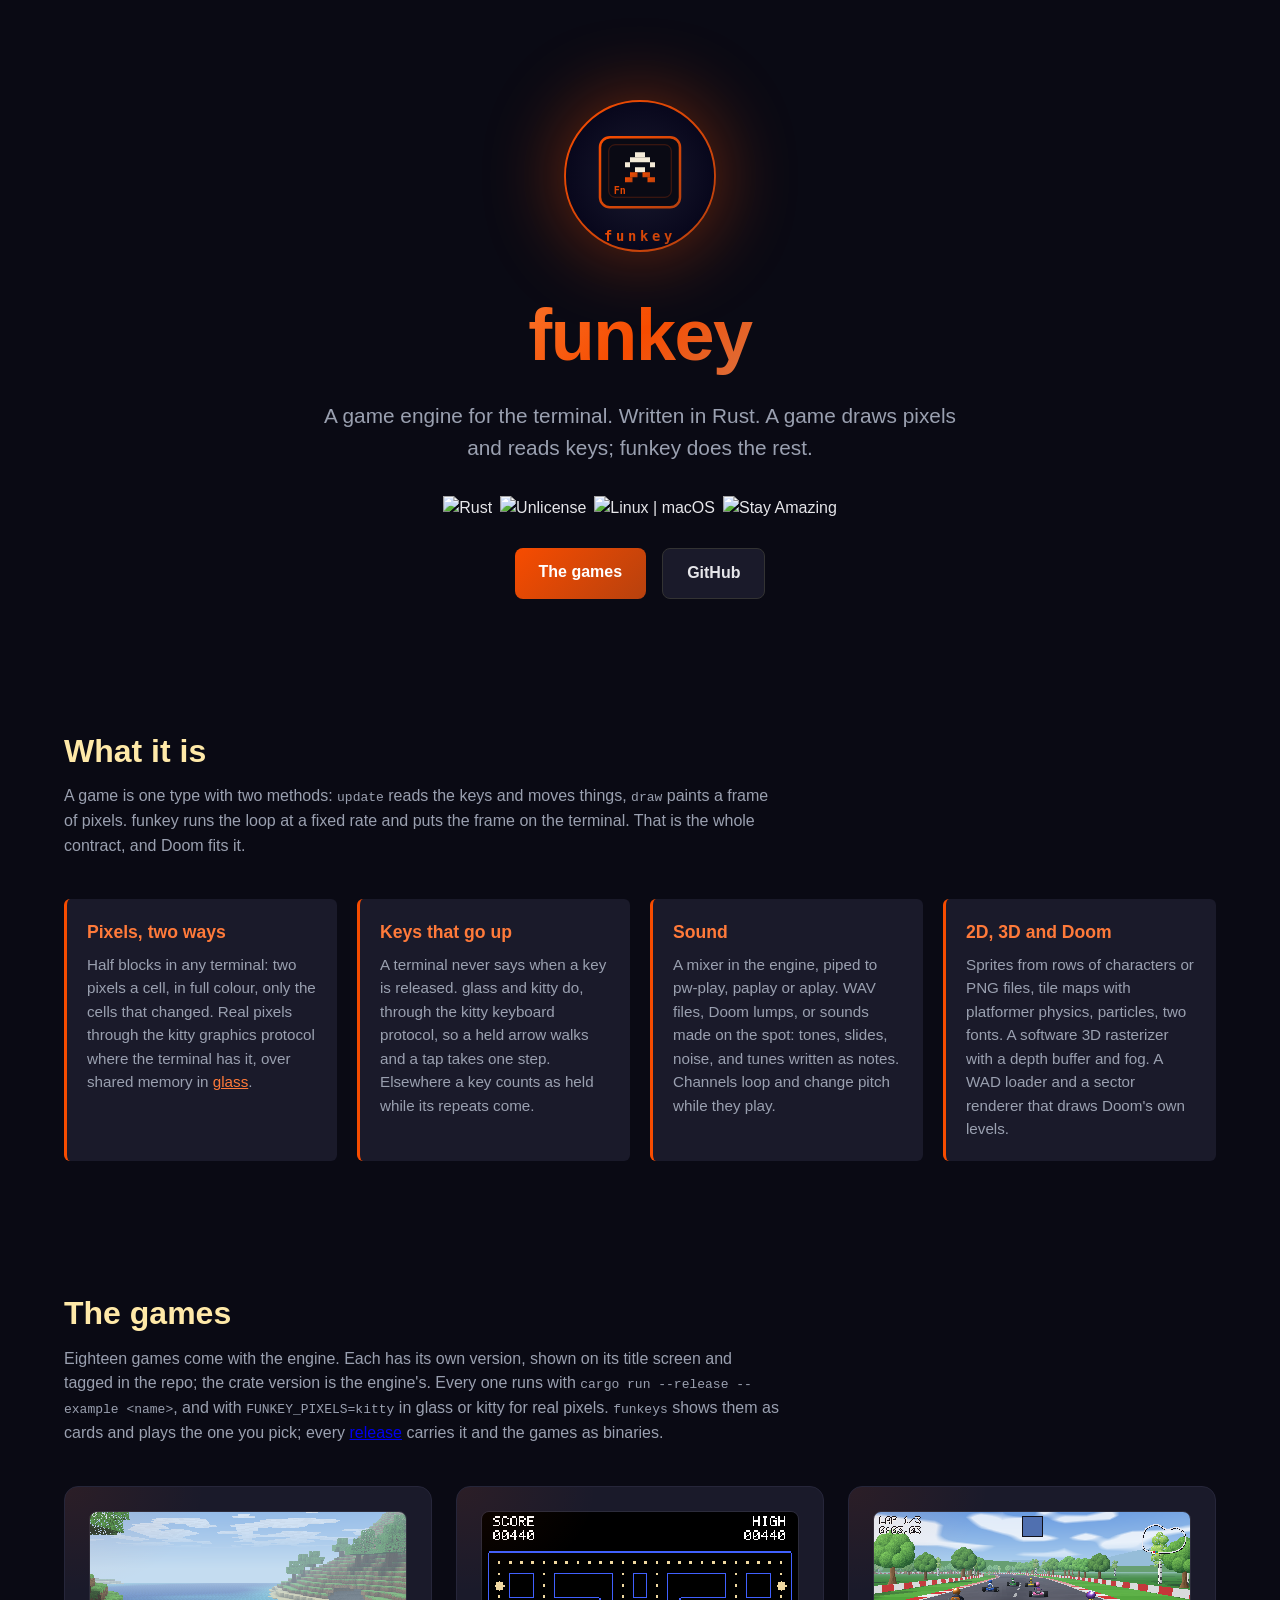
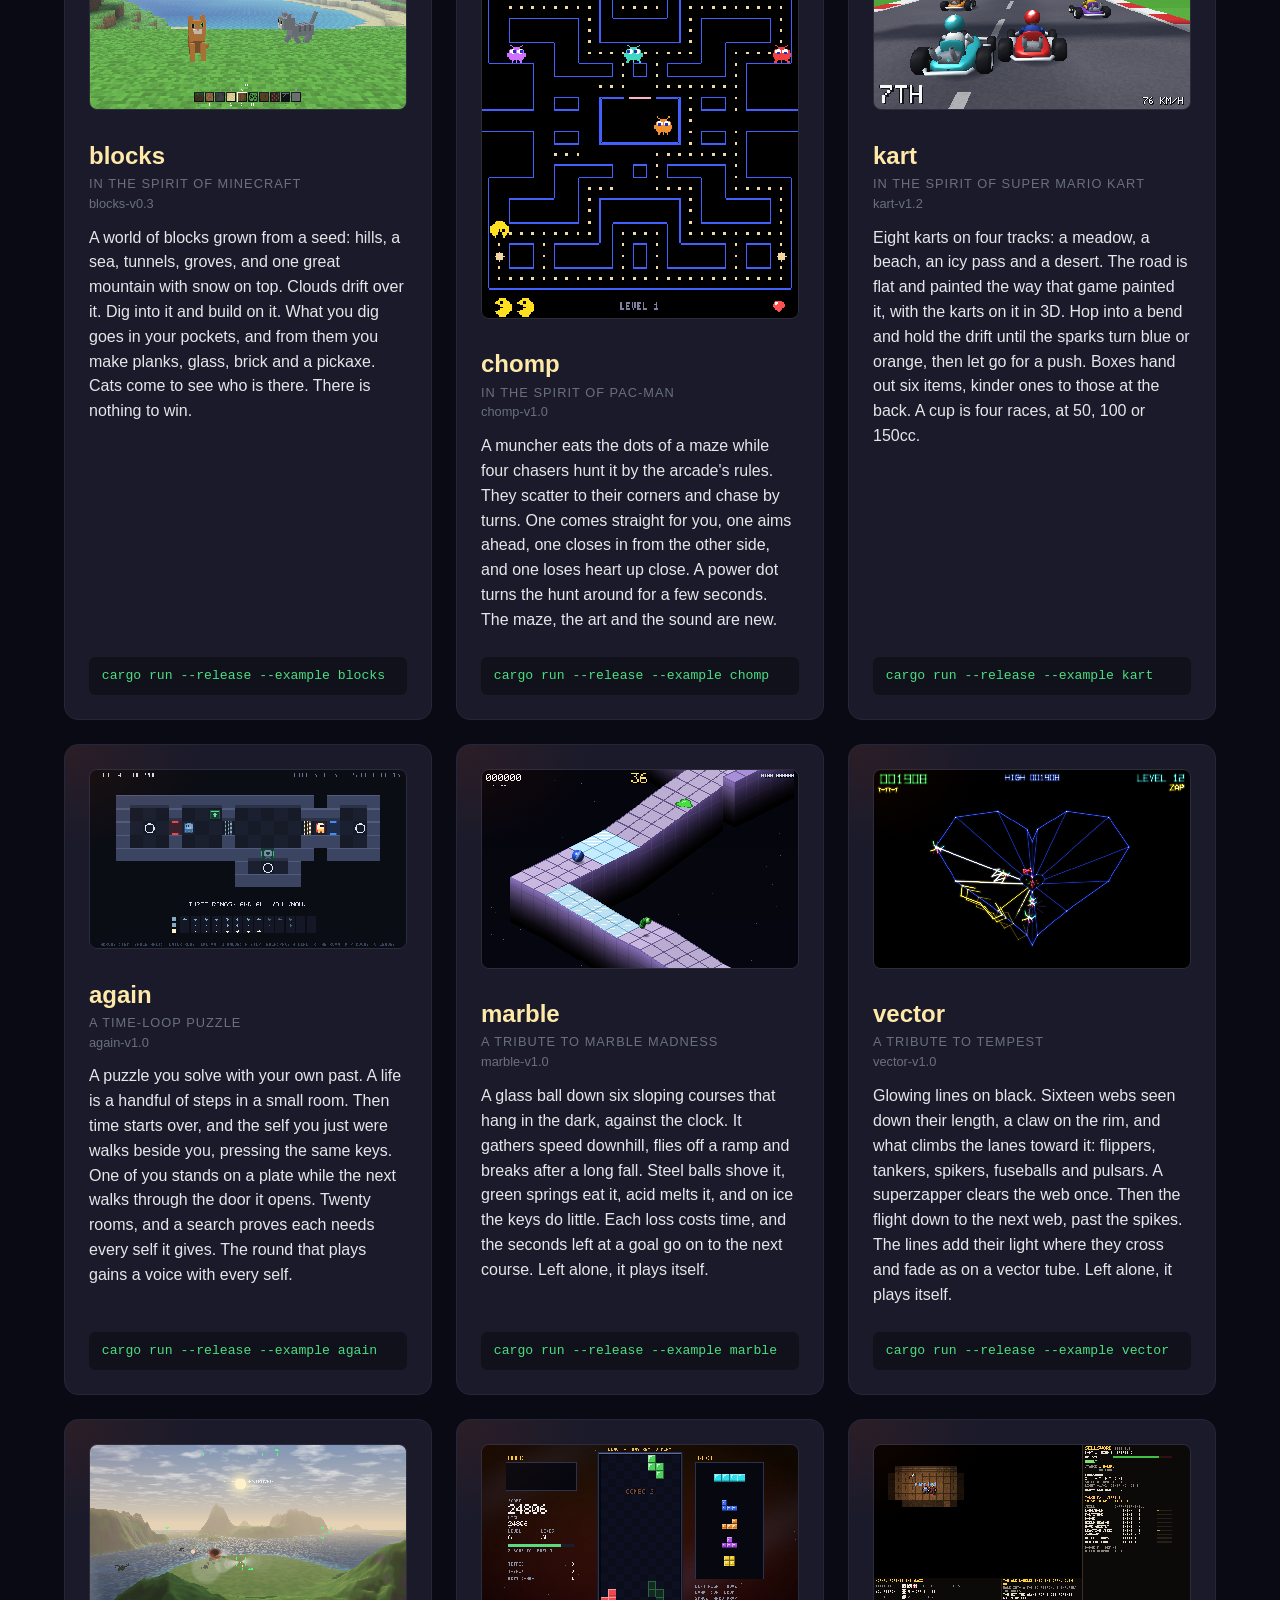
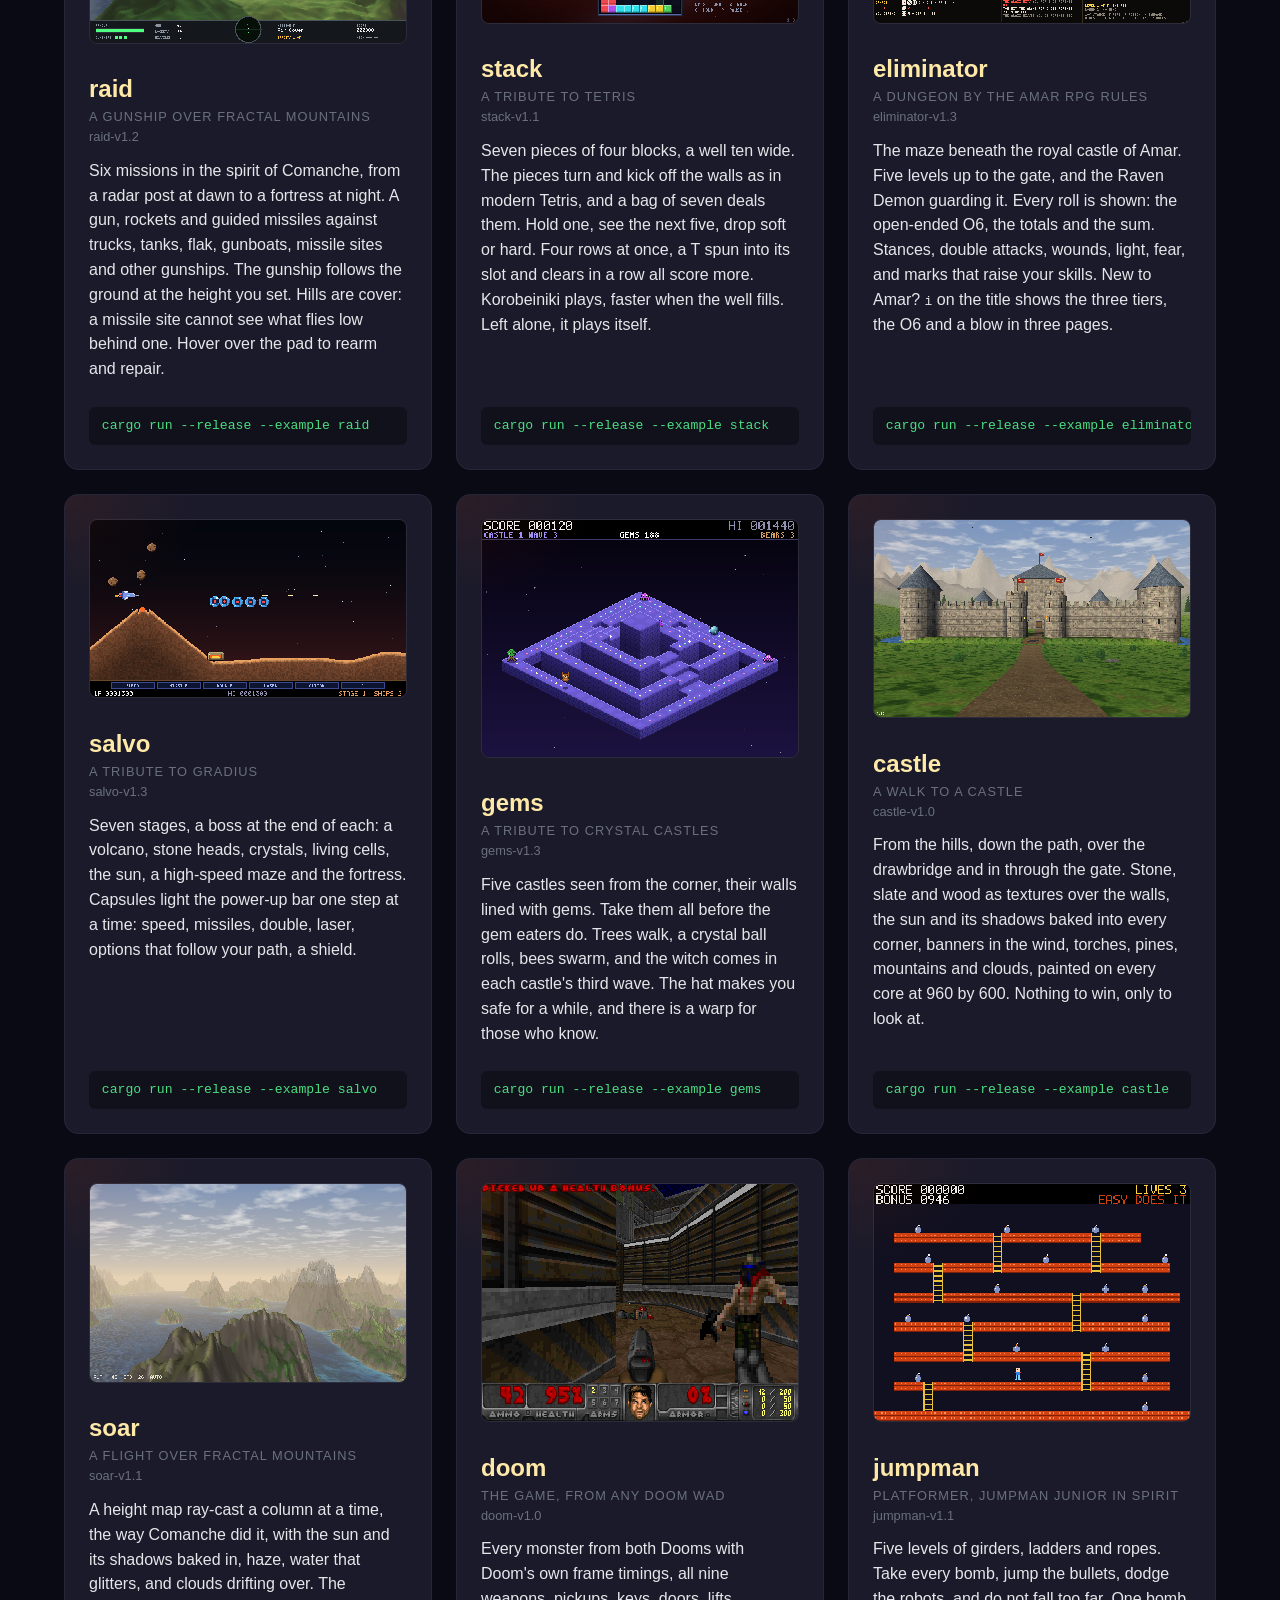
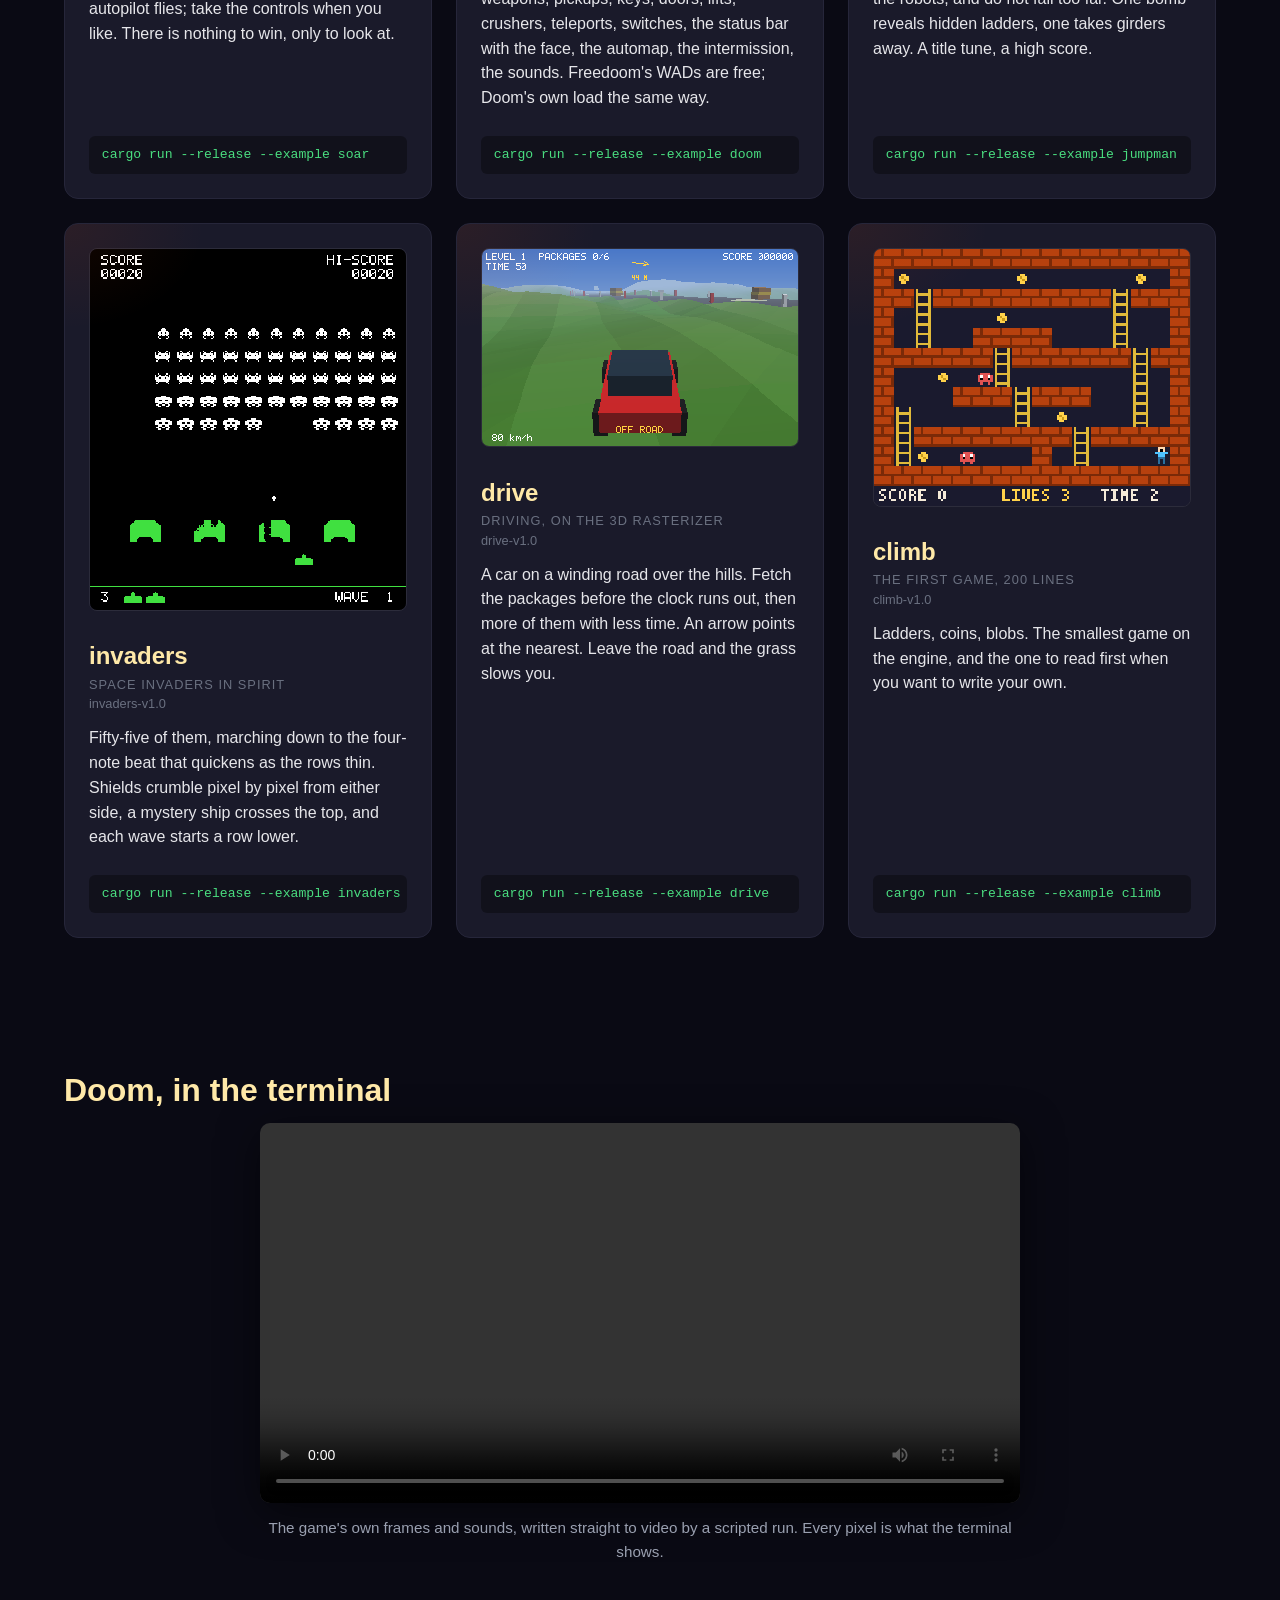
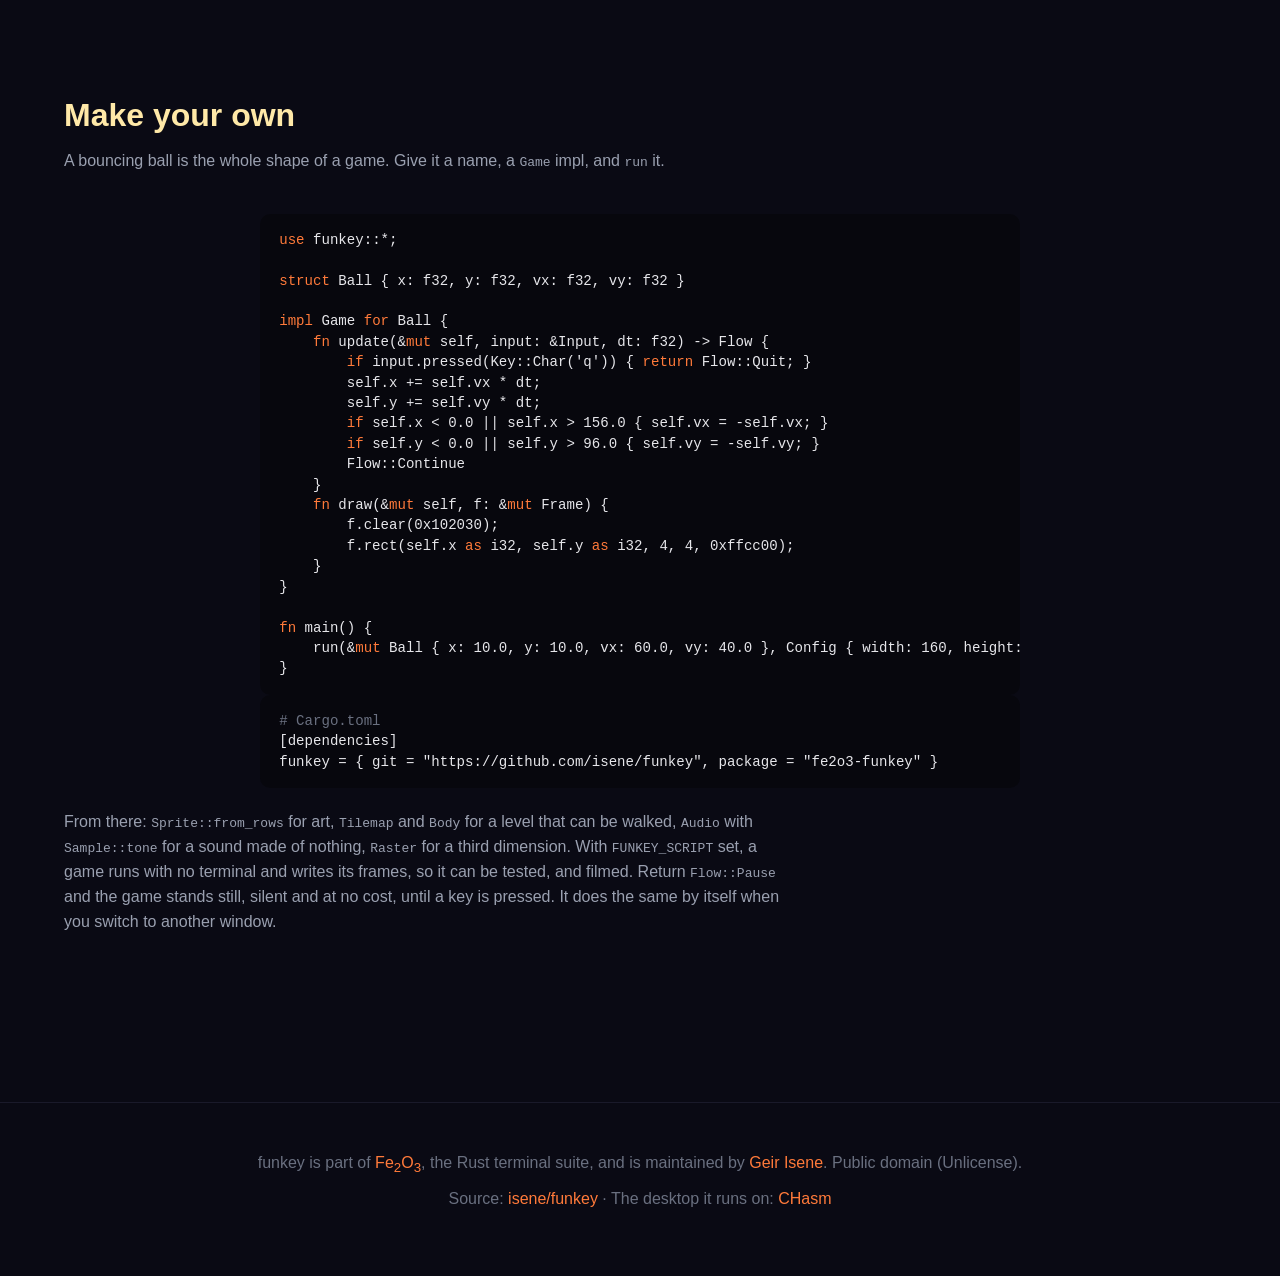
==== docs/index.html @ 66397eb6 "salvo 1.3: the first boss dies when its core is hit A shot moves 7.7 pixels a tick and the laser 10." ====
<!doctype html>
<html lang="en">
<head>
  <meta charset="utf-8">
  <meta name="viewport" content="width=device-width, initial-scale=1">
  <title>funkey - a game engine for the terminal</title>
  <meta name="description" content="funkey is a game engine for the terminal, written in Rust: pixels, sound, sprites, tiles, a 3D rasterizer and a Doom renderer. The games on it: Doom, an Amar RPG dungeon, a Gradius tribute, a Crystal Castles tribute, a Jumpman Junior, Space Invaders, a driving game.">
  <link rel="icon" href="img/funkey.svg" type="image/svg+xml">
  <link rel="stylesheet" href="style.css">
  <meta property="og:title" content="funkey - a game engine for the terminal">
  <meta property="og:description" content="Doom, Jumpman, Space Invaders and a driving game, in the terminal, in Rust.">
  <meta property="og:type" content="website">
  <meta property="og:image" content="img/castle.png">
  <style>
    .card .shot { width: 100%; display: block; border-radius: 8px; margin: 0 0 0.9rem; image-rendering: pixelated; image-rendering: crisp-edges; border: 1px solid rgba(255,255,255,0.08); }
    .card pre { margin: 0.8rem 0 0; padding: 0.55rem 0.8rem; font-size: 0.82rem; background: rgba(0,0,0,0.35); border-radius: 6px; overflow-x: auto; }
    .card pre .cmd { color: var(--green); }
    .card-version { font-size: 0.8rem; color: var(--fg-mute); }
    .film { max-width: 760px; margin: 0 auto; }
    .film video { width: 100%; border-radius: 10px; display: block; box-shadow: 0 10px 40px rgba(0,0,0,0.5); }
    .film p { text-align: center; color: var(--fg-dim); margin-top: 0.8rem; font-size: 0.95rem; }
    .code { max-width: 760px; margin: 1.2rem auto 0; }
    .code pre { padding: 1rem 1.2rem; background: rgba(0,0,0,0.35); border-radius: 10px; overflow-x: auto; font-size: 0.88rem; line-height: 1.45; }
    .code .kw { color: var(--rust-glow); }
    .code .comment { color: var(--fg-mute); }
  </style>
</head>
<body>

  <header class="hero">
    <div class="container">
      <img src="img/funkey.svg" alt="funkey logo" class="hero-logo">
      <h1>funkey</h1>
      <p class="tagline">
        A game engine for the terminal. Written in Rust.
        A game draws pixels and reads keys; funkey does the rest.
      </p>
      <div class="badges">
        <img src="https://img.shields.io/badge/language-Rust-f74c00" alt="Rust">
        <img src="https://img.shields.io/badge/license-Unlicense-green" alt="Unlicense">
        <img src="https://img.shields.io/badge/platform-Linux%20%7C%20macOS-blue" alt="Linux | macOS">
        <img src="https://img.shields.io/badge/Stay-Amazing-important" alt="Stay Amazing">
      </div>
      <div class="cta">
        <a href="#games" class="primary">The games</a>
        <a href="https://github.com/isene/funkey" class="secondary">GitHub</a>
      </div>
    </div>
  </header>

  <section id="what">
    <div class="container">
      <h2>What it is</h2>
      <p class="section-intro">
        A game is one type with two methods: <code>update</code> reads the keys
        and moves things, <code>draw</code> paints a frame of pixels. funkey runs
        the loop at a fixed rate and puts the frame on the terminal. That is the
        whole contract, and Doom fits it.
      </p>
      <div class="features">
        <div class="feature">
          <h3>Pixels, two ways</h3>
          <p>
            Half blocks in any terminal: two pixels a cell, in full colour, only
            the cells that changed. Real pixels through the kitty graphics protocol
            where the terminal has it, over shared memory in
            <a href="https://github.com/isene/chasm" style="color:var(--rust-glow)">glass</a>.
          </p>
        </div>
        <div class="feature">
          <h3>Keys that go up</h3>
          <p>
            A terminal never says when a key is released. glass and kitty do,
            through the kitty keyboard protocol, so a held arrow walks and a tap
            takes one step. Elsewhere a key counts as held while its repeats come.
          </p>
        </div>
        <div class="feature">
          <h3>Sound</h3>
          <p>
            A mixer in the engine, piped to pw-play, paplay or aplay. WAV files,
            Doom lumps, or sounds made on the spot: tones, slides, noise, and tunes
            written as notes. Channels loop and change pitch while they play.
          </p>
        </div>
        <div class="feature">
          <h3>2D, 3D and Doom</h3>
          <p>
            Sprites from rows of characters or PNG files, tile maps with platformer
            physics, particles, two fonts. A software 3D rasterizer with a depth
            buffer and fog. A WAD loader and a sector renderer that draws Doom's
            own levels.
          </p>
        </div>
      </div>
    </div>
  </section>

  <section id="games">
    <div class="container">
      <h2>The games</h2>
      <p class="section-intro">
        Eighteen games come with the engine. Each has its own version, shown on its
        title screen and tagged in the repo; the crate version is the engine's.
        Every one runs with <code>cargo run --release --example &lt;name&gt;</code>,
        and with <code>FUNKEY_PIXELS=kitty</code> in glass or kitty for real pixels.
        <code>funkeys</code> shows them as cards and plays the one you pick; every
        <a href="https://github.com/isene/funkey/releases/latest">release</a>
        carries it and the games as binaries.
      </p>

      <div class="grid">
        <div class="card">
          <img class="shot" src="img/blocks.png" alt="blocks: two cats on the grass above a blue bay, one sitting and one walking, with a wooded hill and clouds behind them">
          <div class="card-head">
            <div>
              <h3 class="card-title"><a class="card-link" href="https://github.com/isene/funkey/blob/master/examples/blocks.rs">blocks</a></h3>
              <div class="card-kind">In the spirit of Minecraft</div>
              <div class="card-version">blocks-v0.3</div>
            </div>
          </div>
          <p class="card-desc">
            A world of blocks grown from a seed: hills, a sea, tunnels,
            groves, and one great mountain with snow on top. Clouds drift
            over it. Dig into it and build on it. What you dig goes in
            your pockets, and from them you make planks, glass, brick and
            a pickaxe. Cats come to see who is there. There is nothing to
            win.
          </p>
          <pre><span class="cmd">cargo run --release --example blocks</span></pre>
        </div>

        <div class="card">
          <img class="shot" src="img/chomp.png" alt="chomp: a yellow muncher in a blue maze of dots, three chasers out in the corridors and one still in its house">
          <div class="card-head">
            <div>
              <h3 class="card-title"><a class="card-link" href="https://github.com/isene/funkey/blob/master/examples/chomp.rs">chomp</a></h3>
              <div class="card-kind">In the spirit of Pac-Man</div>
              <div class="card-version">chomp-v1.0</div>
            </div>
          </div>
          <p class="card-desc">
            A muncher eats the dots of a maze while four chasers hunt it
            by the arcade's rules. They scatter to their corners and chase
            by turns. One comes straight for you, one aims ahead, one
            closes in from the other side, and one loses heart up close.
            A power dot turns the hunt around for a few seconds.
            The maze, the art and the sound are new.
          </p>
          <pre><span class="cmd">cargo run --release --example chomp</span></pre>
        </div>

        <div class="card">
          <img class="shot" src="img/kart.png" alt="kart: a red and a cyan kart side by side on a grey road, in the long shadow of a tree, with more karts ahead and oaks and birches behind the red and white barrier">
          <div class="card-head">
            <div>
              <h3 class="card-title"><a class="card-link" href="https://github.com/isene/funkey/blob/master/examples/kart.rs">kart</a></h3>
              <div class="card-kind">In the spirit of Super Mario Kart</div>
              <div class="card-version">kart-v1.2</div>
            </div>
          </div>
          <p class="card-desc">
            Eight karts on four tracks: a meadow, a beach, an icy pass and
            a desert. The road is flat and painted the way that game
            painted it, with the karts on it in 3D. Hop into a bend and
            hold the drift until the sparks turn blue or orange, then let
            go for a push. Boxes hand out six items, kinder ones to those
            at the back. A cup is four races, at 50, 100 or 150cc.
          </p>
          <pre><span class="cmd">cargo run --release --example kart</span></pre>
        </div>

        <div class="card">
          <img class="shot" src="img/again.png" alt="again: three selves in a room of doors and gates, and under it their steps as rows of arrows">
          <div class="card-head">
            <div>
              <h3 class="card-title"><a class="card-link" href="https://github.com/isene/funkey/blob/master/examples/again.rs">again</a></h3>
              <div class="card-kind">A time-loop puzzle</div>
              <div class="card-version">again-v1.0</div>
            </div>
          </div>
          <p class="card-desc">
            A puzzle you solve with your own past. A life is a handful of
            steps in a small room. Then time starts over, and the self you
            just were walks beside you, pressing the same keys. One of you
            stands on a plate while the next walks through the door it
            opens. Twenty rooms, and a search proves each needs every self
            it gives. The round that plays gains a voice with every self.
          </p>
          <pre><span class="cmd">cargo run --release --example again</span></pre>
        </div>

        <div class="card">
          <img class="shot" src="img/marble.png" alt="marble: a blue marble on a patch of ice, a pool of acid on the road behind it and a green spring waiting ahead">
          <div class="card-head">
            <div>
              <h3 class="card-title"><a class="card-link" href="https://github.com/isene/funkey/blob/master/examples/marble.rs">marble</a></h3>
              <div class="card-kind">A tribute to Marble Madness</div>
              <div class="card-version">marble-v1.0</div>
            </div>
          </div>
          <p class="card-desc">
            A glass ball down six sloping courses that hang in the dark,
            against the clock. It gathers speed downhill, flies off a ramp
            and breaks after a long fall. Steel balls shove it, green springs
            eat it, acid melts it, and on ice the keys do little. Each loss
            costs time, and the seconds left at a goal go on to the next
            course. Left alone, it plays itself.
          </p>
          <pre><span class="cmd">cargo run --release --example marble</span></pre>
        </div>

        <div class="card">
          <img class="shot" src="img/vector.png" alt="vector: a heart-shaped web, a pulsar lighting its lane white, the claw moving off along the rim">
          <div class="card-head">
            <div>
              <h3 class="card-title"><a class="card-link" href="https://github.com/isene/funkey/blob/master/examples/vector.rs">vector</a></h3>
              <div class="card-kind">A tribute to Tempest</div>
              <div class="card-version">vector-v1.0</div>
            </div>
          </div>
          <p class="card-desc">
            Glowing lines on black. Sixteen webs seen down their length, a
            claw on the rim, and what climbs the lanes toward it: flippers,
            tankers, spikers, fuseballs and pulsars. A superzapper clears the
            web once. Then the flight down to the next web, past the spikes.
            The lines add their light where they cross and fade as on a
            vector tube. Left alone, it plays itself.
          </p>
          <pre><span class="cmd">cargo run --release --example vector</span></pre>
        </div>

        <div class="card">
          <img class="shot" src="img/raid.png" alt="raid: a gunship shot down over a lake, a second one coming in, a flak gun in the target box">
          <div class="card-head">
            <div>
              <h3 class="card-title"><a class="card-link" href="https://github.com/isene/funkey/blob/master/examples/raid.rs">raid</a></h3>
              <div class="card-kind">A gunship over fractal mountains</div>
              <div class="card-version">raid-v1.2</div>
            </div>
          </div>
          <p class="card-desc">
            Six missions in the spirit of Comanche, from a radar post at dawn
            to a fortress at night. A gun, rockets and guided missiles against
            trucks, tanks, flak, gunboats, missile sites and other gunships.
            The gunship follows the ground at the height you set. Hills are
            cover: a missile site cannot see what flies low behind one. Hover
            over the pad to rearm and repair.
          </p>
          <pre><span class="cmd">cargo run --release --example raid</span></pre>
        </div>

        <div class="card">
          <img class="shot" src="img/stack.png" alt="stack: the game playing itself, a combo of two, the next five pieces on the right">
          <div class="card-head">
            <div>
              <h3 class="card-title"><a class="card-link" href="https://github.com/isene/funkey/blob/master/examples/stack.rs">stack</a></h3>
              <div class="card-kind">A tribute to Tetris</div>
              <div class="card-version">stack-v1.1</div>
            </div>
          </div>
          <p class="card-desc">
            Seven pieces of four blocks, a well ten wide. The pieces turn and
            kick off the walls as in modern Tetris, and a bag of seven deals
            them. Hold one, see the next five, drop soft or hard. Four rows at
            once, a T spun into its slot and clears in a row all score more.
            Korobeiniki plays, faster when the well fills. Left alone, it
            plays itself.
          </p>
          <pre><span class="cmd">cargo run --release --example stack</span></pre>
        </div>

        <div class="card">
          <img class="shot" src="img/eliminator.png" alt="eliminator: a sellsword fights an Araxi by torchlight, the dice of every roll shown below the map">
          <div class="card-head">
            <div>
              <h3 class="card-title"><a class="card-link" href="https://github.com/isene/funkey/blob/master/examples/eliminator.rs">eliminator</a></h3>
              <div class="card-kind">A dungeon by the Amar RPG rules</div>
              <div class="card-version">eliminator-v1.3</div>
            </div>
          </div>
          <p class="card-desc">
            The maze beneath the royal castle of Amar. Five levels up to the
            gate, and the Raven Demon guarding it. Every roll is shown: the
            open-ended O6, the totals and the sum. Stances, double attacks,
            wounds, light, fear, and marks that raise your skills. New to
            Amar? <code>i</code> on the title shows the three tiers, the O6
            and a blow in three pages.
          </p>
          <pre><span class="cmd">cargo run --release --example eliminator</span></pre>
        </div>

        <div class="card">
          <img class="shot" src="img/salvo.png" alt="salvo: the ship flies past a volcano throwing rocks, a row of fans coming at it">
          <div class="card-head">
            <div>
              <h3 class="card-title"><a class="card-link" href="https://github.com/isene/funkey/blob/master/examples/salvo.rs">salvo</a></h3>
              <div class="card-kind">A tribute to Gradius</div>
              <div class="card-version">salvo-v1.3</div>
            </div>
          </div>
          <p class="card-desc">
            Seven stages, a boss at the end of each: a volcano, stone heads,
            crystals, living cells, the sun, a high-speed maze and the fortress.
            Capsules light the power-up bar one step at a time: speed, missiles,
            double, laser, options that follow your path, a shield.
          </p>
          <pre><span class="cmd">cargo run --release --example salvo</span></pre>
        </div>

        <div class="card">
          <img class="shot" src="img/gems.png" alt="gems: a bear jumps on the wall of an isometric castle lined with gems">
          <div class="card-head">
            <div>
              <h3 class="card-title"><a class="card-link" href="https://github.com/isene/funkey/blob/master/examples/gems.rs">gems</a></h3>
              <div class="card-kind">A tribute to Crystal Castles</div>
              <div class="card-version">gems-v1.3</div>
            </div>
          </div>
          <p class="card-desc">
            Five castles seen from the corner, their walls lined with gems. Take
            them all before the gem eaters do. Trees walk, a crystal ball rolls,
            bees swarm, and the witch comes in each castle's third wave. The hat
            makes you safe for a while, and there is a warp for those who know.
          </p>
          <pre><span class="cmd">cargo run --release --example gems</span></pre>
        </div>

        <div class="card">
          <img class="shot" src="img/castle.png" alt="castle: the gatehouse and keep across the moat, banners flying">
          <div class="card-head">
            <div>
              <h3 class="card-title"><a class="card-link" href="https://github.com/isene/funkey/blob/master/examples/castle.rs">castle</a></h3>
              <div class="card-kind">A walk to a castle</div>
              <div class="card-version">castle-v1.0</div>
            </div>
          </div>
          <p class="card-desc">
            From the hills, down the path, over the drawbridge and in through
            the gate. Stone, slate and wood as textures over the walls, the sun
            and its shadows baked into every corner, banners in the wind,
            torches, pines, mountains and clouds, painted on every core at
            960 by 600. Nothing to win, only to look at.
          </p>
          <pre><span class="cmd">cargo run --release --example castle</span></pre>
        </div>

        <div class="card">
          <img class="shot" src="img/soar.png" alt="soar: mountains, water and clouds under a low sun">
          <div class="card-head">
            <div>
              <h3 class="card-title"><a class="card-link" href="https://github.com/isene/funkey/blob/master/examples/soar.rs">soar</a></h3>
              <div class="card-kind">A flight over fractal mountains</div>
              <div class="card-version">soar-v1.1</div>
            </div>
          </div>
          <p class="card-desc">
            A height map ray-cast a column at a time, the way Comanche did it,
            with the sun and its shadows baked in, haze, water that glitters, and
            clouds drifting over. The autopilot flies; take the controls when you
            like. There is nothing to win, only to look at.
          </p>
          <pre><span class="cmd">cargo run --release --example soar</span></pre>
        </div>

        <div class="card">
          <img class="shot" src="img/doom.png" alt="Doom: a zombie approaches down a corridor, the pistol raised">
          <div class="card-head">
            <div>
              <h3 class="card-title"><a class="card-link" href="https://github.com/isene/funkey/tree/master/examples/doom">doom</a></h3>
              <div class="card-kind">The game, from any Doom WAD</div>
              <div class="card-version">doom-v1.0</div>
            </div>
          </div>
          <p class="card-desc">
            Every monster from both Dooms with Doom's own frame timings, all nine
            weapons, pickups, keys, doors, lifts, crushers, teleports, switches,
            the status bar with the face, the automap, the intermission, the
            sounds. Freedoom's WADs are free; Doom's own load the same way.
          </p>
          <pre><span class="cmd">cargo run --release --example doom</span></pre>
        </div>

        <div class="card">
          <img class="shot" src="img/jumpman.png" alt="jumpman: girders, ladders and bombs">
          <div class="card-head">
            <div>
              <h3 class="card-title"><a class="card-link" href="https://github.com/isene/funkey/blob/master/examples/jumpman.rs">jumpman</a></h3>
              <div class="card-kind">Platformer, Jumpman Junior in spirit</div>
              <div class="card-version">jumpman-v1.1</div>
            </div>
          </div>
          <p class="card-desc">
            Five levels of girders, ladders and ropes. Take every bomb, jump the
            bullets, dodge the robots, and do not fall too far. One bomb reveals
            hidden ladders, one takes girders away. A title tune, a high score.
          </p>
          <pre><span class="cmd">cargo run --release --example jumpman</span></pre>
        </div>

        <div class="card">
          <img class="shot" src="img/invaders.png" alt="invaders: five rows of eleven above four shields">
          <div class="card-head">
            <div>
              <h3 class="card-title"><a class="card-link" href="https://github.com/isene/funkey/blob/master/examples/invaders.rs">invaders</a></h3>
              <div class="card-kind">Space Invaders in spirit</div>
              <div class="card-version">invaders-v1.0</div>
            </div>
          </div>
          <p class="card-desc">
            Fifty-five of them, marching down to the four-note beat that quickens
            as the rows thin. Shields crumble pixel by pixel from either side, a
            mystery ship crosses the top, and each wave starts a row lower.
          </p>
          <pre><span class="cmd">cargo run --release --example invaders</span></pre>
        </div>

        <div class="card">
          <img class="shot" src="img/drive.png" alt="drive: a red car on a road over green hills">
          <div class="card-head">
            <div>
              <h3 class="card-title"><a class="card-link" href="https://github.com/isene/funkey/blob/master/examples/drive.rs">drive</a></h3>
              <div class="card-kind">Driving, on the 3D rasterizer</div>
              <div class="card-version">drive-v1.0</div>
            </div>
          </div>
          <p class="card-desc">
            A car on a winding road over the hills. Fetch the packages before the
            clock runs out, then more of them with less time. An arrow points at
            the nearest. Leave the road and the grass slows you.
          </p>
          <pre><span class="cmd">cargo run --release --example drive</span></pre>
        </div>

        <div class="card">
          <img class="shot" src="img/climb.png" alt="climb: bricks, ladders and coins">
          <div class="card-head">
            <div>
              <h3 class="card-title"><a class="card-link" href="https://github.com/isene/funkey/blob/master/examples/climb.rs">climb</a></h3>
              <div class="card-kind">The first game, 200 lines</div>
              <div class="card-version">climb-v1.0</div>
            </div>
          </div>
          <p class="card-desc">
            Ladders, coins, blobs. The smallest game on the engine, and the one to
            read first when you want to write your own.
          </p>
          <pre><span class="cmd">cargo run --release --example climb</span></pre>
        </div>
      </div>
    </div>
  </section>

  <section id="film">
    <div class="container">
      <h2>Doom, in the terminal</h2>
      <div class="film">
        <video src="doom.mp4" controls playsinline preload="metadata"></video>
        <p>
          The game's own frames and sounds, written straight to video by a
          scripted run. Every pixel is what the terminal shows.
        </p>
      </div>
    </div>
  </section>

  <section id="own">
    <div class="container">
      <h2>Make your own</h2>
      <p class="section-intro">
        A bouncing ball is the whole shape of a game. Give it a name, a
        <code>Game</code> impl, and <code>run</code> it.
      </p>
      <div class="code">
<pre><span class="kw">use</span> funkey::*;

<span class="kw">struct</span> Ball { x: f32, y: f32, vx: f32, vy: f32 }

<span class="kw">impl</span> Game <span class="kw">for</span> Ball {
    <span class="kw">fn</span> update(&amp;<span class="kw">mut</span> self, input: &amp;Input, dt: f32) -&gt; Flow {
        <span class="kw">if</span> input.pressed(Key::Char('q')) { <span class="kw">return</span> Flow::Quit; }
        self.x += self.vx * dt;
        self.y += self.vy * dt;
        <span class="kw">if</span> self.x &lt; 0.0 || self.x &gt; 156.0 { self.vx = -self.vx; }
        <span class="kw">if</span> self.y &lt; 0.0 || self.y &gt; 96.0 { self.vy = -self.vy; }
        Flow::Continue
    }
    <span class="kw">fn</span> draw(&amp;<span class="kw">mut</span> self, f: &amp;<span class="kw">mut</span> Frame) {
        f.clear(0x102030);
        f.rect(self.x <span class="kw">as</span> i32, self.y <span class="kw">as</span> i32, 4, 4, 0xffcc00);
    }
}

<span class="kw">fn</span> main() {
    run(&amp;<span class="kw">mut</span> Ball { x: 10.0, y: 10.0, vx: 60.0, vy: 40.0 }, Config { width: 160, height: 100, fps: 60 });
}</pre>
<pre><span class="comment"># Cargo.toml</span>
[dependencies]
funkey = { git = "https://github.com/isene/funkey", package = "fe2o3-funkey" }</pre>
      </div>
      <p class="section-intro" style="margin-top:1.4rem">
        From there: <code>Sprite::from_rows</code> for art, <code>Tilemap</code>
        and <code>Body</code> for a level that can be walked, <code>Audio</code>
        with <code>Sample::tone</code> for a sound made of nothing,
        <code>Raster</code> for a third dimension. With <code>FUNKEY_SCRIPT</code>
        set, a game runs with no terminal and writes its frames, so it can be
        tested, and filmed. Return <code>Flow::Pause</code> and the game stands
        still, silent and at no cost, until a key is pressed. It does the same
        by itself when you switch to another window.
      </p>
    </div>
  </section>

  <footer>
    <div class="container">
      <p>
        funkey is part of <a href="https://isene.github.io/fe2o3/">Fe<sub>2</sub>O<sub>3</sub></a>,
        the Rust terminal suite, and is maintained by
        <a href="https://isene.com">Geir Isene</a>. Public domain (Unlicense).
      </p>
      <p style="margin-top: 0.5rem;">
        Source:
        <a href="https://github.com/isene/funkey">isene/funkey</a>
         &middot;
        The desktop it runs on:
        <a href="https://github.com/isene/chasm">CHasm</a>
      </p>
    </div>
  </footer>

</body>
</html>
---- docs/style.css ----
/* Fe2O3 site - dark starfield with rust accent */

:root {
  --rust: #f74c00;
  --rust-dark: #b7410e;
  --rust-glow: #ff7a3a;
  --bg: #0a0a14;
  --bg-elev: #161622;
  --bg-card: #1a1a2a;
  --fg: #e6e6ea;
  --fg-dim: #9aa0b0;
  --fg-mute: #6a7080;
  --cyan: #80dfff;
  --green: #4ade80;
  --yellow: #ffe9a8;
}

* { box-sizing: border-box; margin: 0; padding: 0; }

html, body {
  background: var(--bg);
  color: var(--fg);
  font-family: -apple-system, BlinkMacSystemFont, "Segoe UI", Roboto, sans-serif;
  line-height: 1.55;
  min-height: 100vh;
  overflow-x: hidden;
}

/* Starfield backdrop (CSS-only, no JS) */
body::before {
  content: "";
  position: fixed;
  inset: 0;
  background:
    radial-gradient(1px 1px at 20% 30%,  rgba(255,255,255,0.6), transparent 50%),
    radial-gradient(1px 1px at 60% 20%,  rgba(255,255,255,0.4), transparent 50%),
    radial-gradient(1px 1px at 80% 60%,  rgba(255,255,255,0.7), transparent 50%),
    radial-gradient(1px 1px at 30% 80%,  rgba(255,255,255,0.5), transparent 50%),
    radial-gradient(1px 1px at 70% 90%,  rgba(255,255,255,0.6), transparent 50%),
    radial-gradient(1px 1px at 90% 40%,  rgba(128,223,255,0.5), transparent 50%),
    radial-gradient(2px 2px at 10% 70%,  rgba(255,233,168,0.5), transparent 50%),
    radial-gradient(1px 1px at 50% 50%,  rgba(255,255,255,0.4), transparent 50%),
    radial-gradient(1200px 800px at 80% -10%, rgba(247,76,0,0.12), transparent 60%),
    radial-gradient(900px 600px at -10% 100%, rgba(128,223,255,0.08), transparent 60%);
  pointer-events: none;
  z-index: -1;
}

.container {
  max-width: 1200px;
  margin: 0 auto;
  padding: 0 1.5rem;
}

/* Hero */
.hero {
  padding: 6rem 0 4rem;
  text-align: center;
}

.hero-logo {
  width: 160px;
  height: 160px;
  margin: 0 auto 1.5rem;
  display: block;
  filter: drop-shadow(0 0 40px rgba(247, 76, 0, 0.45));
}

.hero h1 {
  font-size: clamp(2.5rem, 6vw, 4.5rem);
  font-weight: 800;
  letter-spacing: -0.02em;
  background: linear-gradient(135deg, #ffe9a8 0%, var(--rust) 50%, var(--cyan) 100%);
  -webkit-background-clip: text;
  background-clip: text;
  color: transparent;
  margin-bottom: 0.5rem;
}

.hero .formula {
  font-family: "Times New Roman", serif;
  font-style: italic;
  font-size: 1.1em;
}
.hero .formula sub { font-size: 0.65em; }

.tagline {
  font-size: clamp(1rem, 2vw, 1.3rem);
  color: var(--fg-dim);
  margin-bottom: 2rem;
  max-width: 640px;
  margin-left: auto;
  margin-right: auto;
}

.badges {
  display: flex;
  justify-content: center;
  gap: 0.5rem;
  flex-wrap: wrap;
  margin-bottom: 2rem;
}
.badges img { height: 20px; }

.cta {
  display: inline-flex;
  gap: 1rem;
  flex-wrap: wrap;
  justify-content: center;
}
.cta a {
  display: inline-block;
  padding: 0.75rem 1.5rem;
  border-radius: 8px;
  text-decoration: none;
  font-weight: 600;
  transition: transform 0.15s, box-shadow 0.15s;
}
.cta a:hover { transform: translateY(-2px); box-shadow: 0 10px 30px rgba(0,0,0,0.4); }
.cta .primary {
  background: linear-gradient(135deg, var(--rust), var(--rust-dark));
  color: white;
}
.cta .secondary {
  background: var(--bg-card);
  color: var(--fg);
  border: 1px solid #333;
}

/* Section headers */
section {
  padding: 4rem 0;
}
section h2 {
  font-size: 2rem;
  font-weight: 700;
  margin-bottom: 0.5rem;
  color: var(--yellow);
}
section .section-intro {
  color: var(--fg-dim);
  max-width: 720px;
  margin-bottom: 2.5rem;
}

/* Grid of tool cards */
.grid {
  display: grid;
  grid-template-columns: repeat(auto-fit, minmax(300px, 1fr));
  gap: 1.5rem;
}

/* Visual break between the apps grid and the libraries grid: a thin
   horizontal rule on each side with a centered label. The rule
   colours follow the rust accent at low opacity to match the page. */
.grid-divider {
  display: flex;
  align-items: center;
  gap: 1rem;
  margin: 2.5rem 0 1.25rem;
  color: var(--fg-mute);
  font-size: 0.85rem;
  text-transform: uppercase;
  letter-spacing: 0.18em;
}
.grid-divider.first {
  margin-top: 1.25rem;
}
.grid-divider::before,
.grid-divider::after {
  content: "";
  flex: 1;
  height: 1px;
  background: linear-gradient(to right, transparent, rgba(247, 76, 0, 0.35), transparent);
}
.grid-divider-label {
  white-space: nowrap;
  color: var(--rust-glow, #f74c00);
  font-weight: 600;
}

.card {
  background: var(--bg-card);
  border: 1px solid #26263a;
  border-radius: 14px;
  padding: 1.5rem;
  transition: transform 0.2s, border-color 0.2s, box-shadow 0.2s;
  position: relative;
  overflow: hidden;
  text-decoration: none;
  color: inherit;
  display: flex;
  flex-direction: column;
  gap: 0.75rem;
}
.card:hover {
  transform: translateY(-4px);
  border-color: var(--rust);
  box-shadow: 0 20px 50px rgba(247, 76, 0, 0.2);
}
.card::before {
  content: "";
  position: absolute;
  inset: 0;
  background: radial-gradient(200px 150px at 0% 0%, rgba(247, 76, 0, 0.08), transparent 70%);
  pointer-events: none;
}

.card-head {
  display: flex;
  align-items: center;
  gap: 1rem;
}
.card-logo {
  width: 64px;
  height: 64px;
  flex-shrink: 0;
  border-radius: 10px;
  background: #0a0a14;
}
.card-title {
  font-size: 1.5rem;
  font-weight: 700;
  color: var(--yellow);
  margin: 0;
}
/* Stretched-link pattern: the title is the actual link, but its
   ::after overlays the whole .card so the entire surface clicks
   through to the repo. Required because <a class="card"> can't
   contain a nested <a> (e.g. the Ruby-equivalent reference) — the
   HTML5 parser otherwise yanks every block element after the inner
   <a> out of the card and into the grid as a sibling. */
.card-link {
  color: inherit;
  text-decoration: none;
}
.card-link::after {
  content: "";
  position: absolute;
  inset: 0;
  z-index: 1;
}
.card-ruby a {
  position: relative;
  z-index: 2;
}
.card-kind {
  font-size: 0.8rem;
  color: var(--fg-mute);
  text-transform: uppercase;
  letter-spacing: 0.08em;
}
.card-kind.lib { color: var(--cyan); }
.card-kind.companion { color: #a78bfa; }

/* Companion cards: visually distinct from the Rust suite proper.
   Left-edge accent in Kotlin/Android purple, faint border tint,
   hover stays in the same family rather than the rust glow. */
.card.companion {
  border-color: #2d2640;
  border-left: 3px solid #7f52ff;
}
.card.companion::before {
  background: radial-gradient(200px 150px at 0% 0%, rgba(127, 82, 255, 0.10), transparent 70%);
}
.card.companion:hover {
  border-color: #a78bfa;
  box-shadow: 0 20px 50px rgba(127, 82, 255, 0.18);
}

.card-ruby {
  font-size: 0.78rem;
  color: var(--fg-mute);
  margin-top: 0.15rem;
}
.card-ruby a {
  color: #e2544a;  /* faint Ruby red */
  text-decoration: none;
  font-family: ui-monospace, "SF Mono", Menlo, monospace;
}
.card-ruby a:hover { text-decoration: underline; }

.card-desc {
  color: var(--fg);
  flex-grow: 1;
}

.card-meta {
  display: flex;
  align-items: center;
  justify-content: space-between;
  gap: 0.5rem;
  margin-top: 0.5rem;
  padding-top: 0.75rem;
  border-top: 1px solid #26263a;
}
.card-meta img { height: 20px; }
.card-meta .repo {
  color: var(--fg-mute);
  font-size: 0.85rem;
  font-family: ui-monospace, "SF Mono", Menlo, monospace;
}

/* Install section */
.install pre {
  background: #05050a;
  border: 1px solid #26263a;
  border-radius: 10px;
  padding: 1.25rem 1.5rem;
  overflow-x: auto;
  font-family: ui-monospace, "SF Mono", Menlo, monospace;
  font-size: 0.92rem;
  color: #e6e6ea;
  line-height: 1.6;
}
.install pre .comment { color: var(--fg-mute); }
.install pre .cmd { color: var(--green); }

/* Features / why */
.features {
  display: grid;
  grid-template-columns: repeat(auto-fit, minmax(260px, 1fr));
  gap: 1.25rem;
}
.feature {
  background: var(--bg-card);
  border-left: 3px solid var(--rust);
  border-radius: 6px;
  padding: 1.25rem;
}
.feature h3 {
  color: var(--rust-glow);
  font-size: 1.1rem;
  margin-bottom: 0.4rem;
}
.feature p { color: var(--fg-dim); font-size: 0.95rem; }

/* Footer */
footer {
  padding: 3rem 0 4rem;
  text-align: center;
  color: var(--fg-mute);
  border-top: 1px solid #1a1a2a;
  margin-top: 4rem;
}
footer a { color: var(--rust-glow); text-decoration: none; }
footer a:hover { text-decoration: underline; }

@media (max-width: 600px) {
  .hero { padding: 4rem 0 2rem; }
  .card { padding: 1.25rem; }
  .card-head { flex-direction: column; text-align: center; }
}

/* The launcher block: a wide card with the grid screenshot beside the
   words. Stacks on narrow screens like everything else here. */
.launcher {
  display: flex;
  gap: 1.75rem;
  align-items: center;
  margin: 0 0 2.5rem;
  padding: 1.5rem;
  border: 1px solid rgba(247, 76, 0, 0.35);
  border-radius: 10px;
  background: linear-gradient(135deg, rgba(247, 76, 0, 0.07), rgba(0, 0, 0, 0));
}
.launcher-shot {
  flex: 1 1 52%;
  min-width: 0;
}
.launcher-shot img {
  width: 100%;
  height: auto;
  display: block;
  border-radius: 6px;
  border: 1px solid rgba(255, 255, 255, 0.08);
}
.launcher-copy {
  flex: 1 1 44%;
  min-width: 0;
}
.launcher-copy h3 {
  margin: 0 0 0.5rem;
  color: var(--rust-glow, #f74c00);
  font-size: 1.25rem;
}
.launcher-copy p {
  margin: 0 0 0.75rem;
}
.launcher-copy pre {
  margin: 0;
}
@media (max-width: 760px) {
  .launcher { flex-direction: column; align-items: stretch; }
}
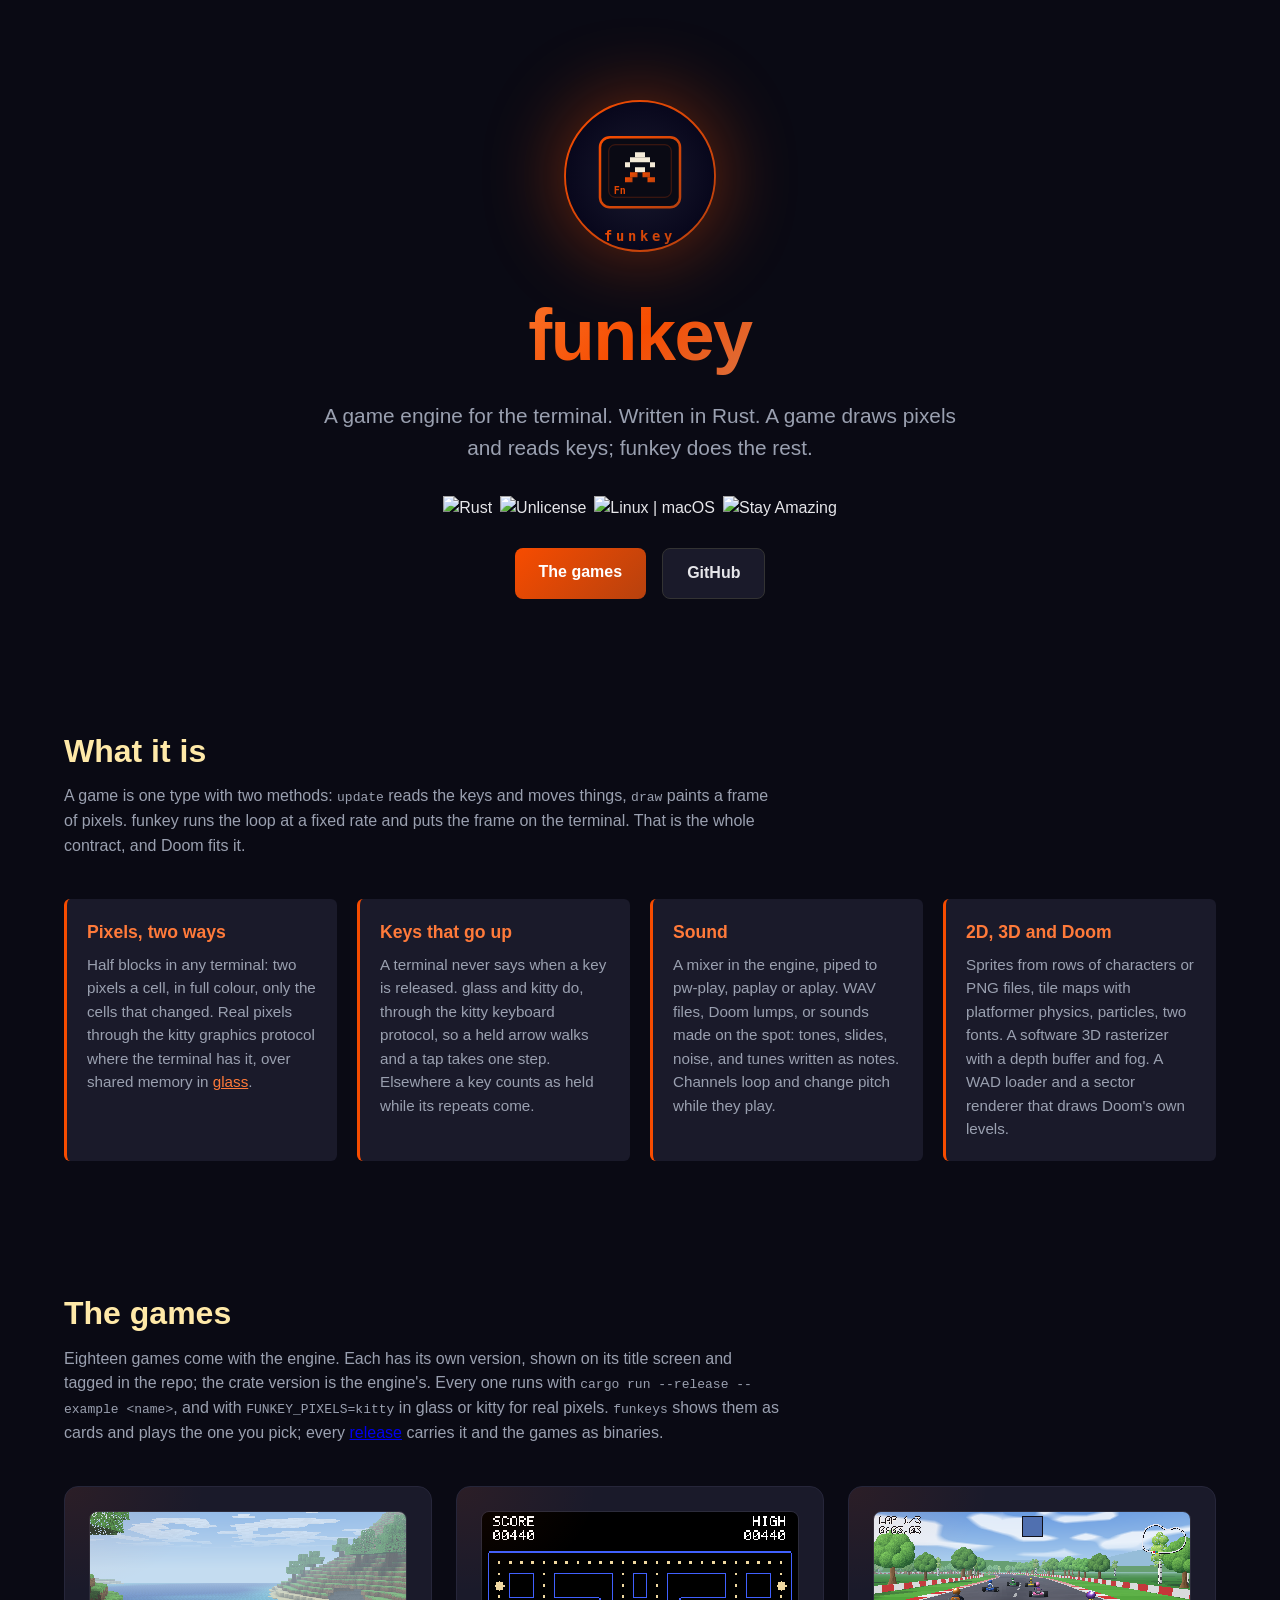
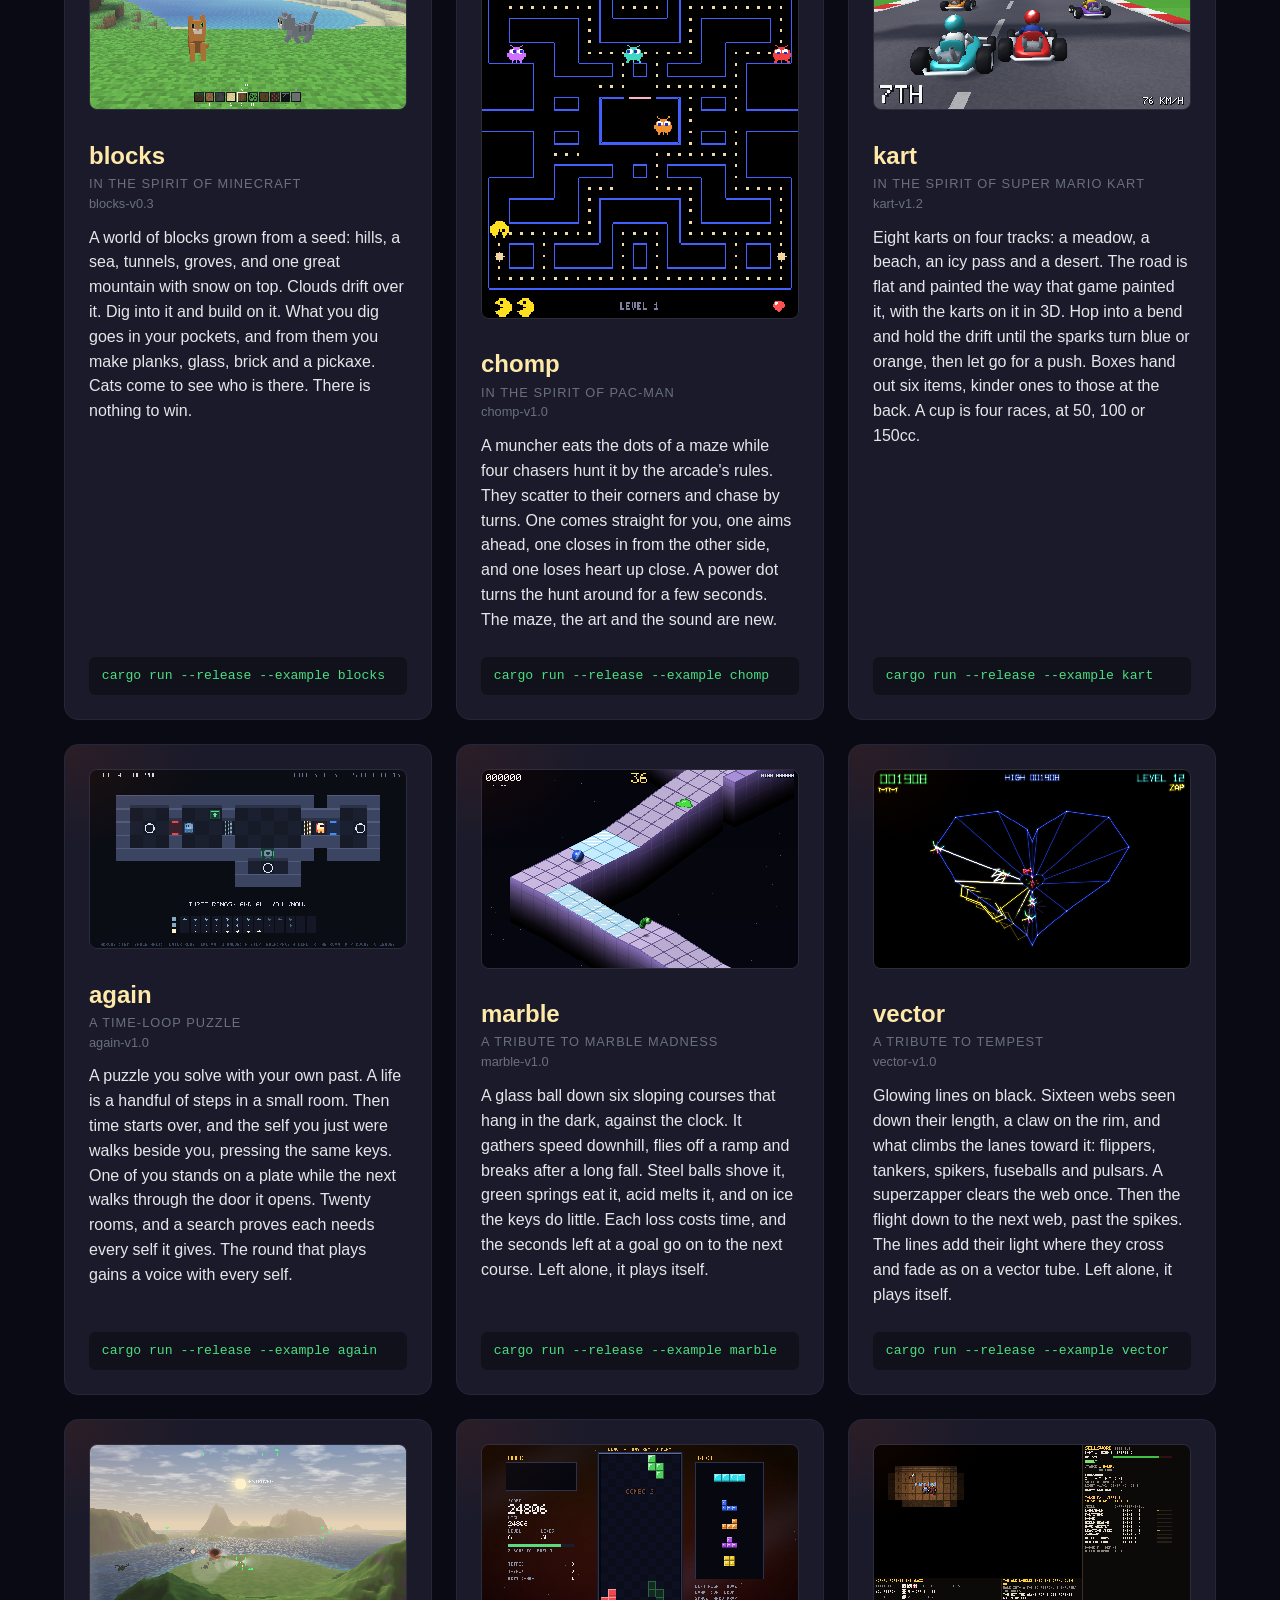
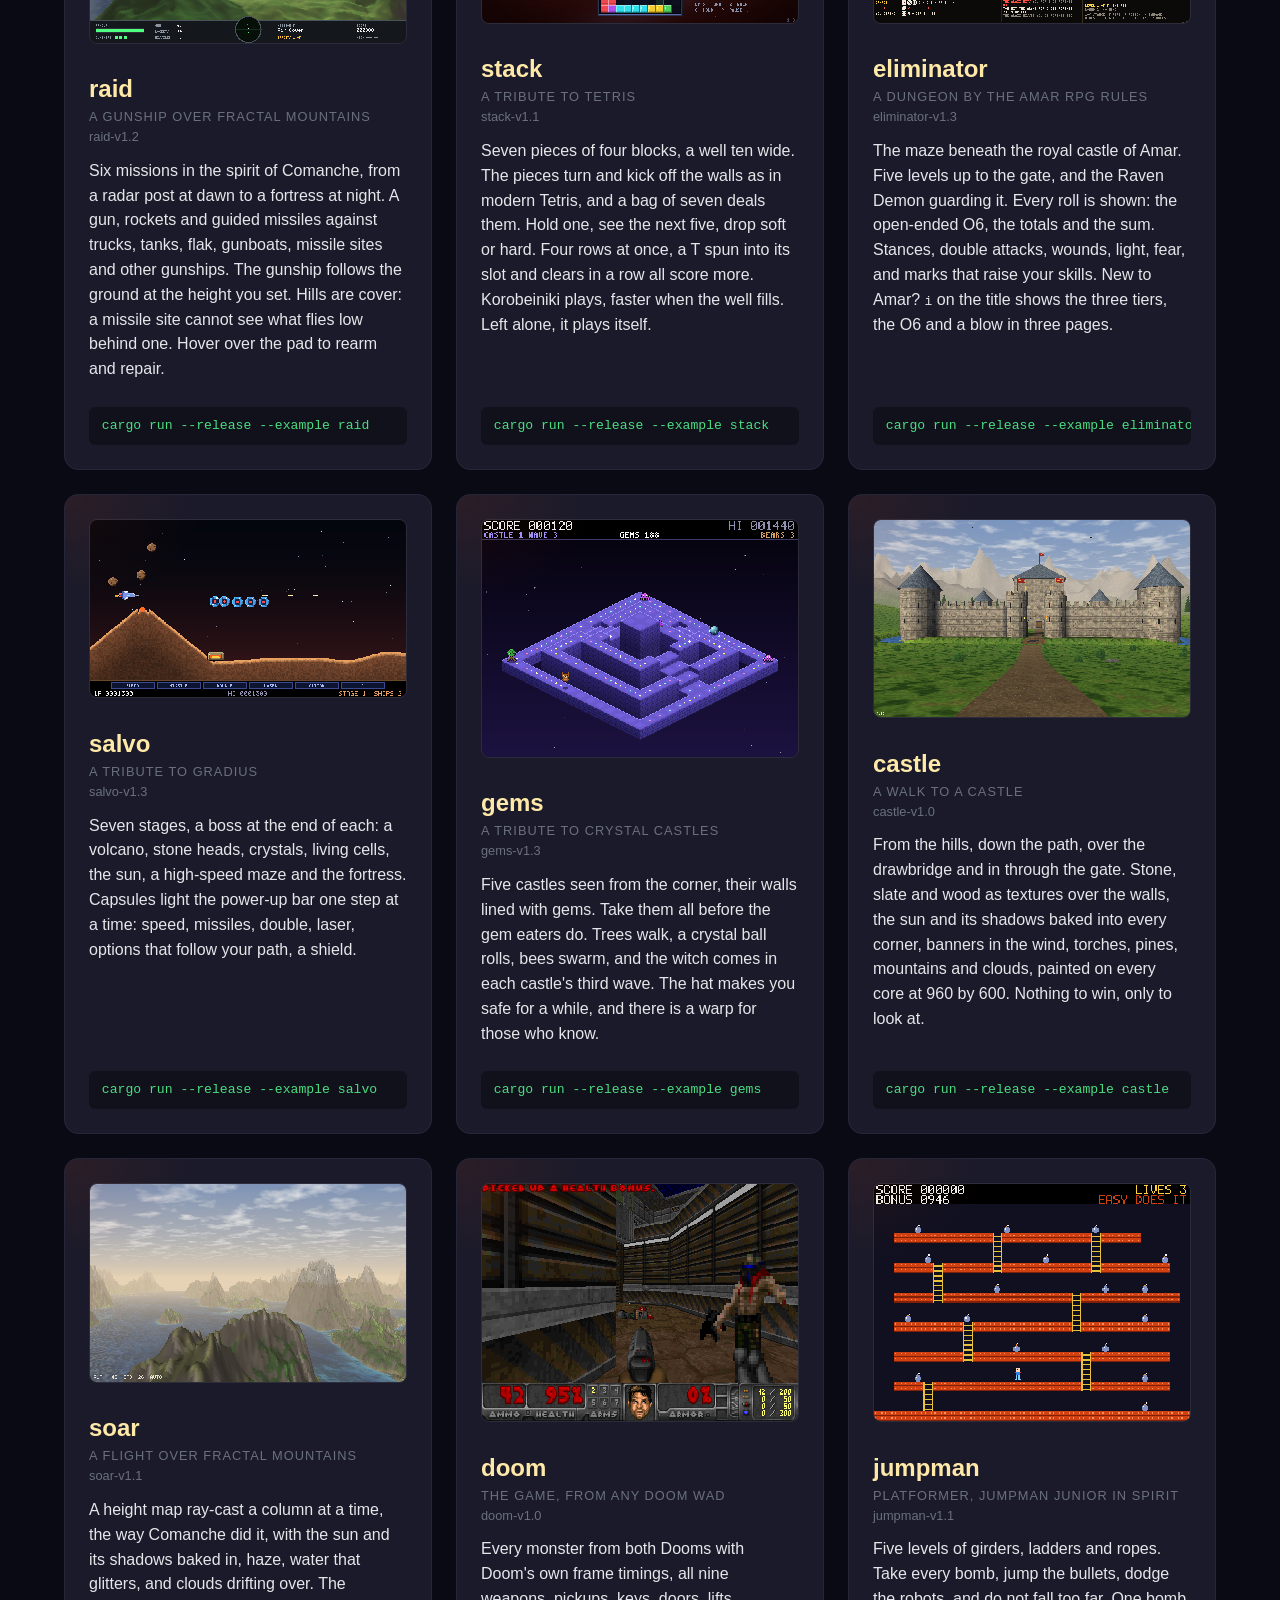
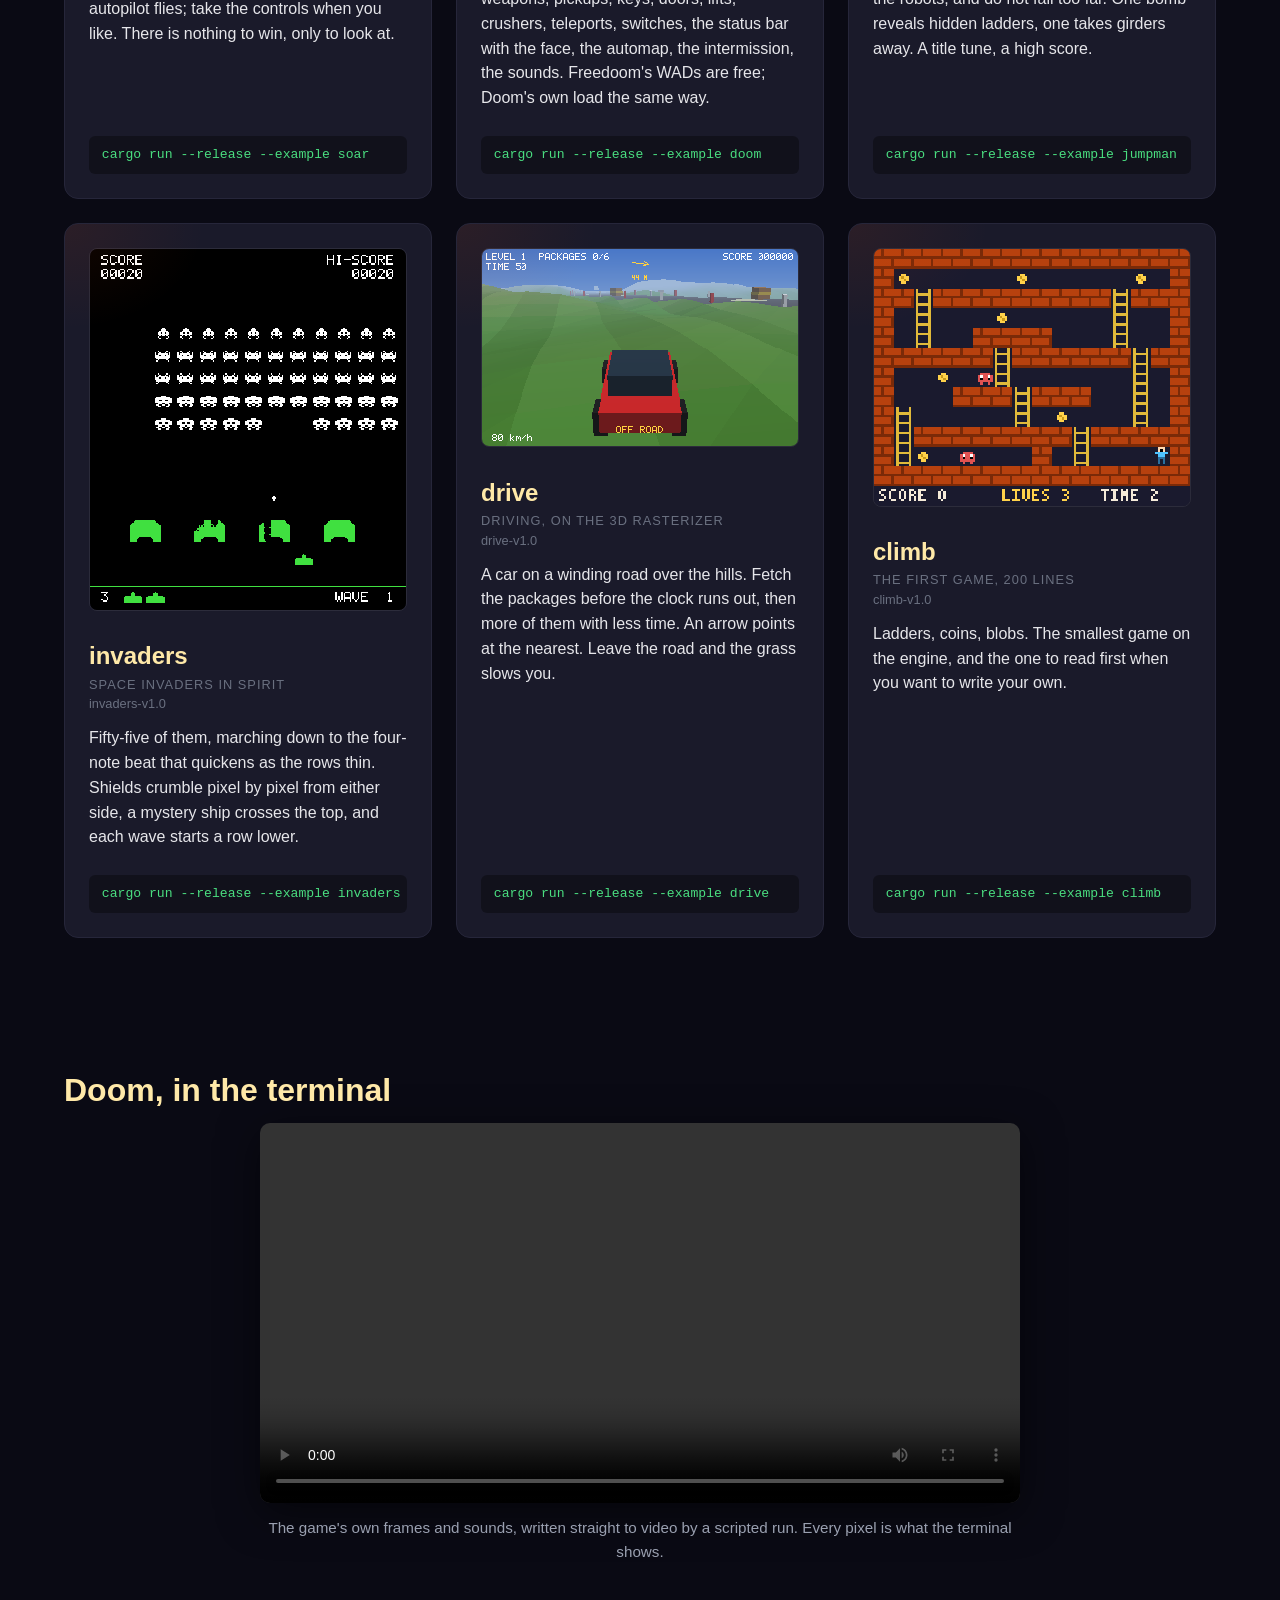
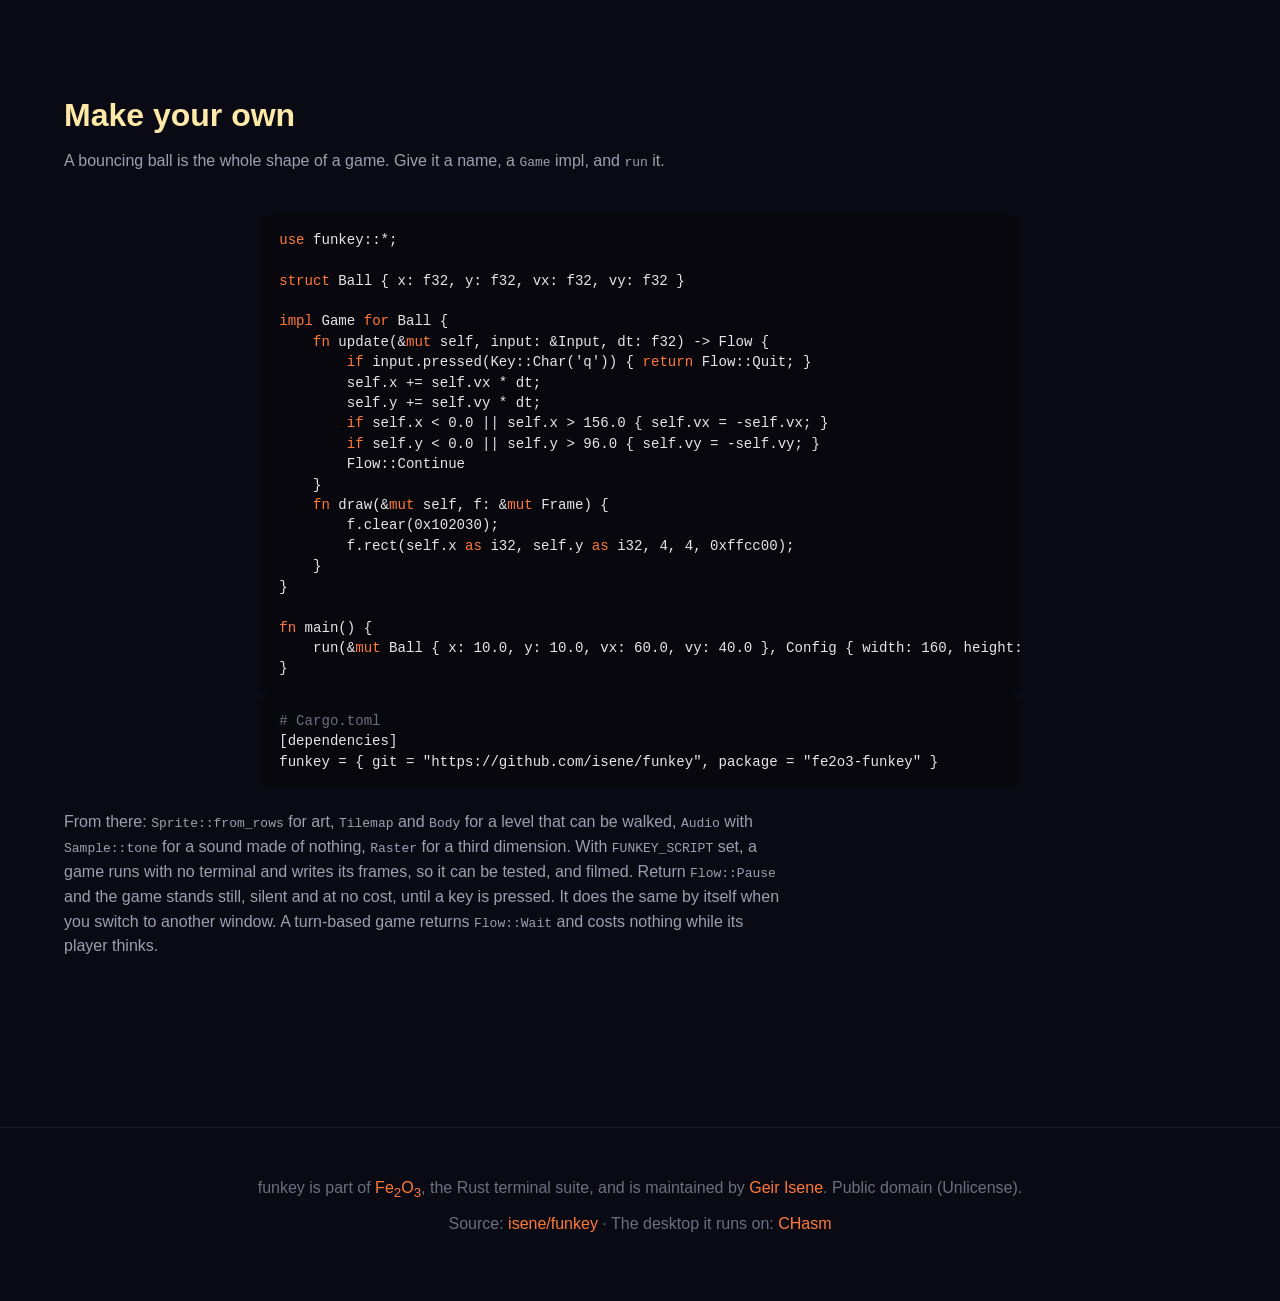
==== commit 3dd6ca93: "eliminator 1.4 and again 1.1 sleep between keys (v0.9.0) A game can now return Flow::Wait: the pictu" ====
--- a/docs/index.html
+++ b/docs/index.html
@@ -506,7 +506,8 @@
         set, a game runs with no terminal and writes its frames, so it can be
         tested, and filmed. Return <code>Flow::Pause</code> and the game stands
         still, silent and at no cost, until a key is pressed. It does the same
-        by itself when you switch to another window.
+        by itself when you switch to another window. A turn-based game returns
+        <code>Flow::Wait</code> and costs nothing while its player thinks.
       </p>
     </div>
   </section>
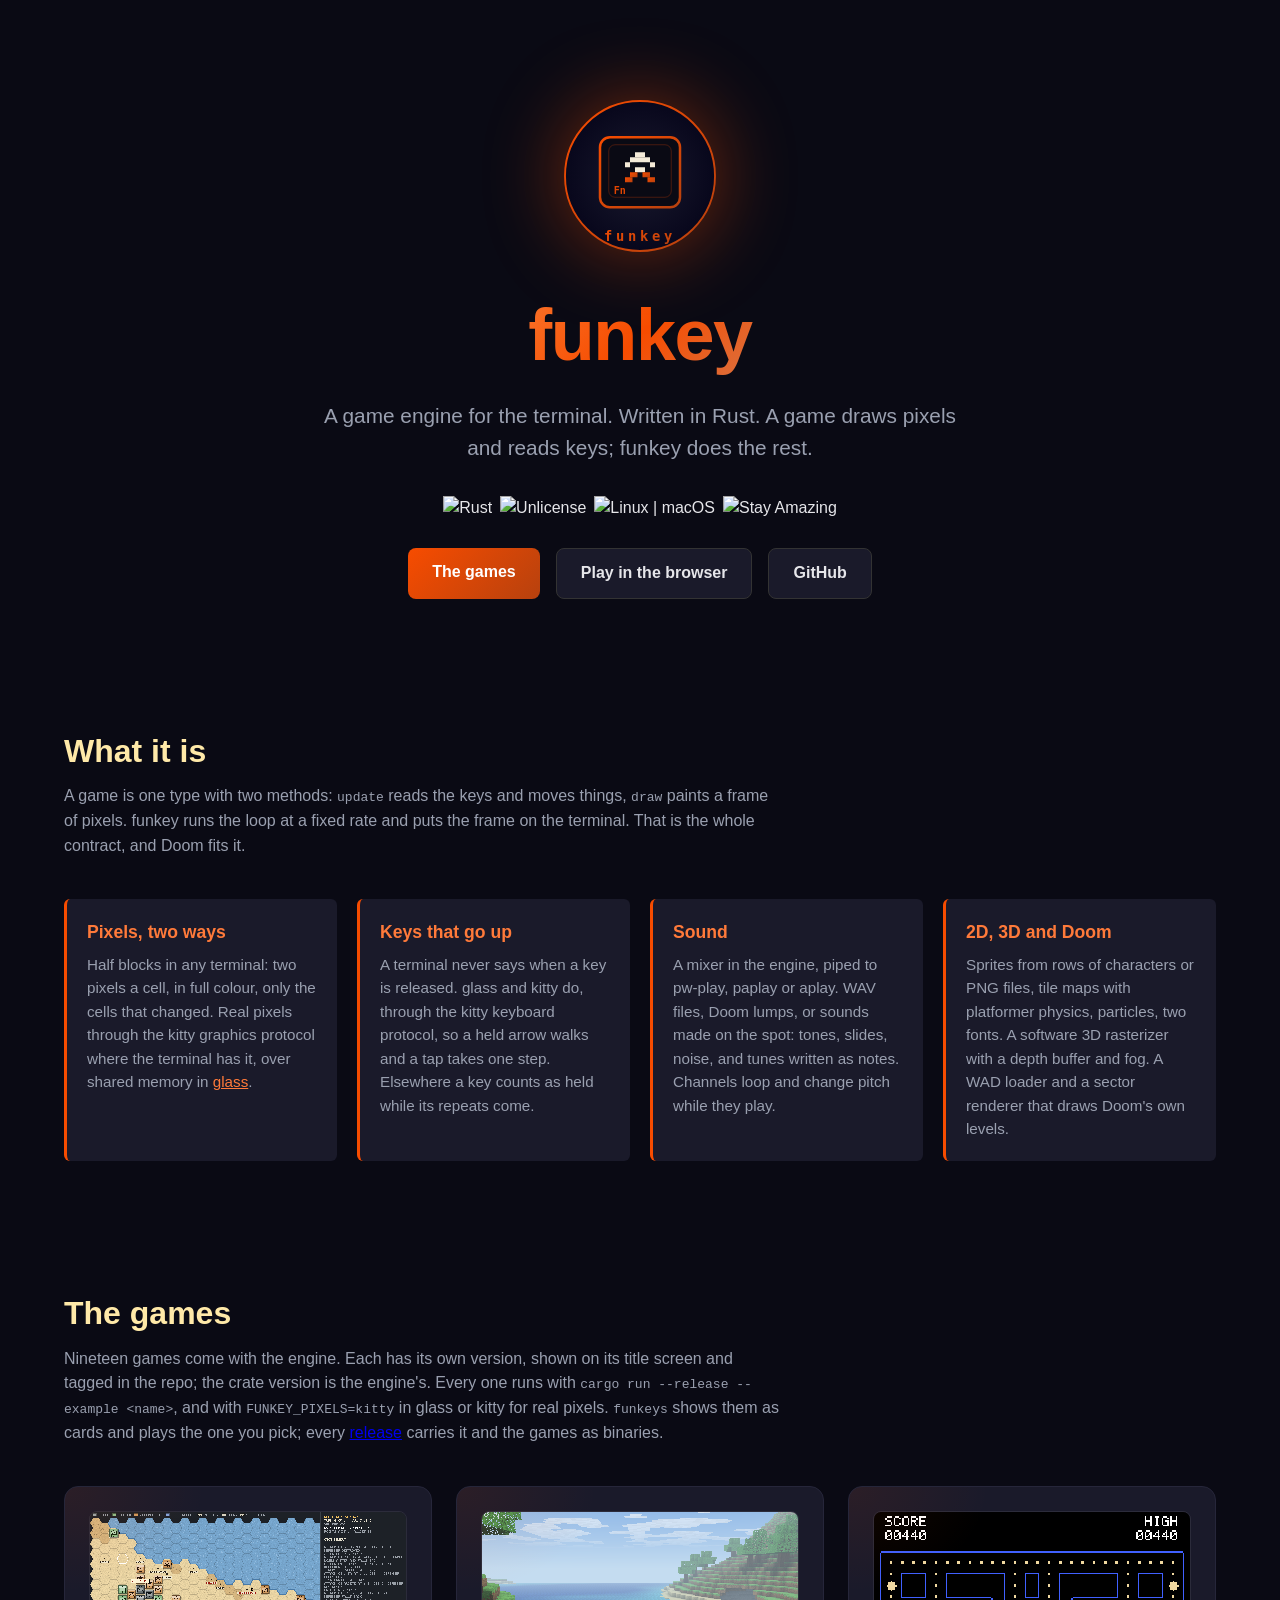
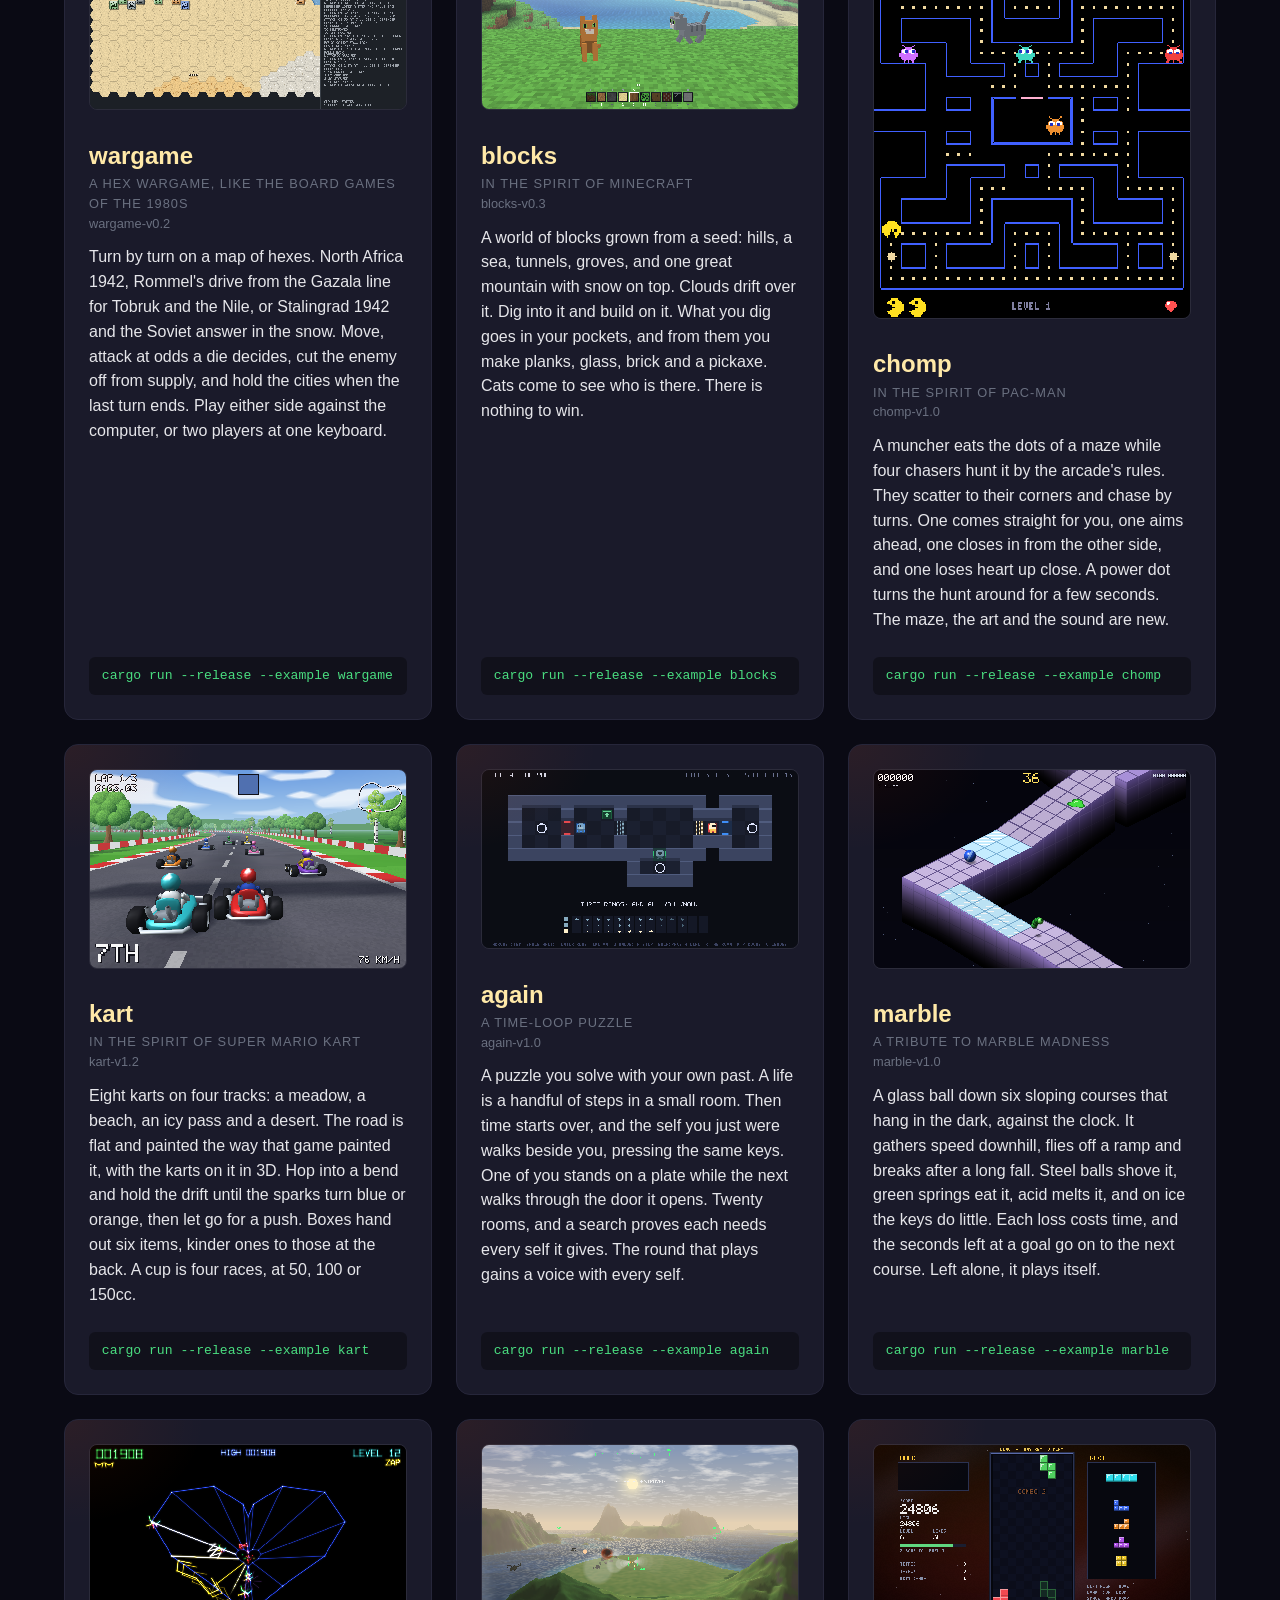
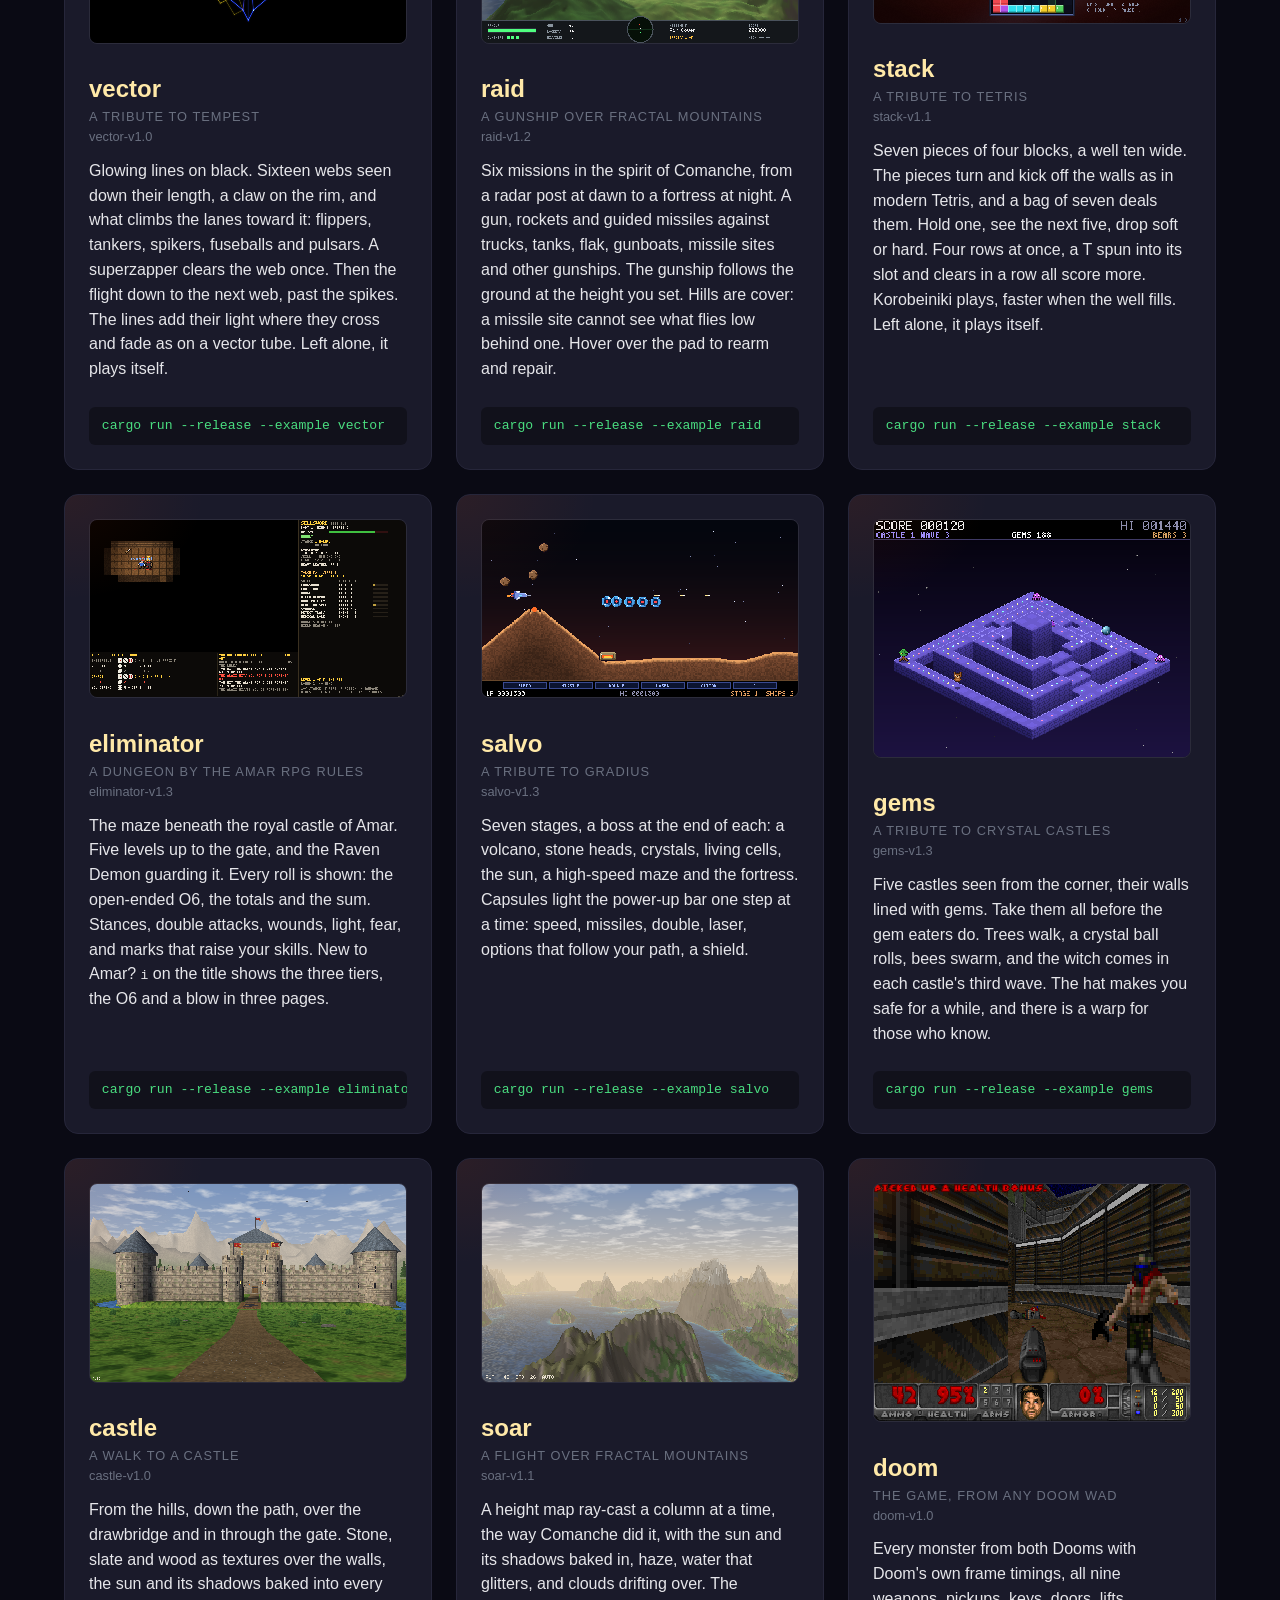
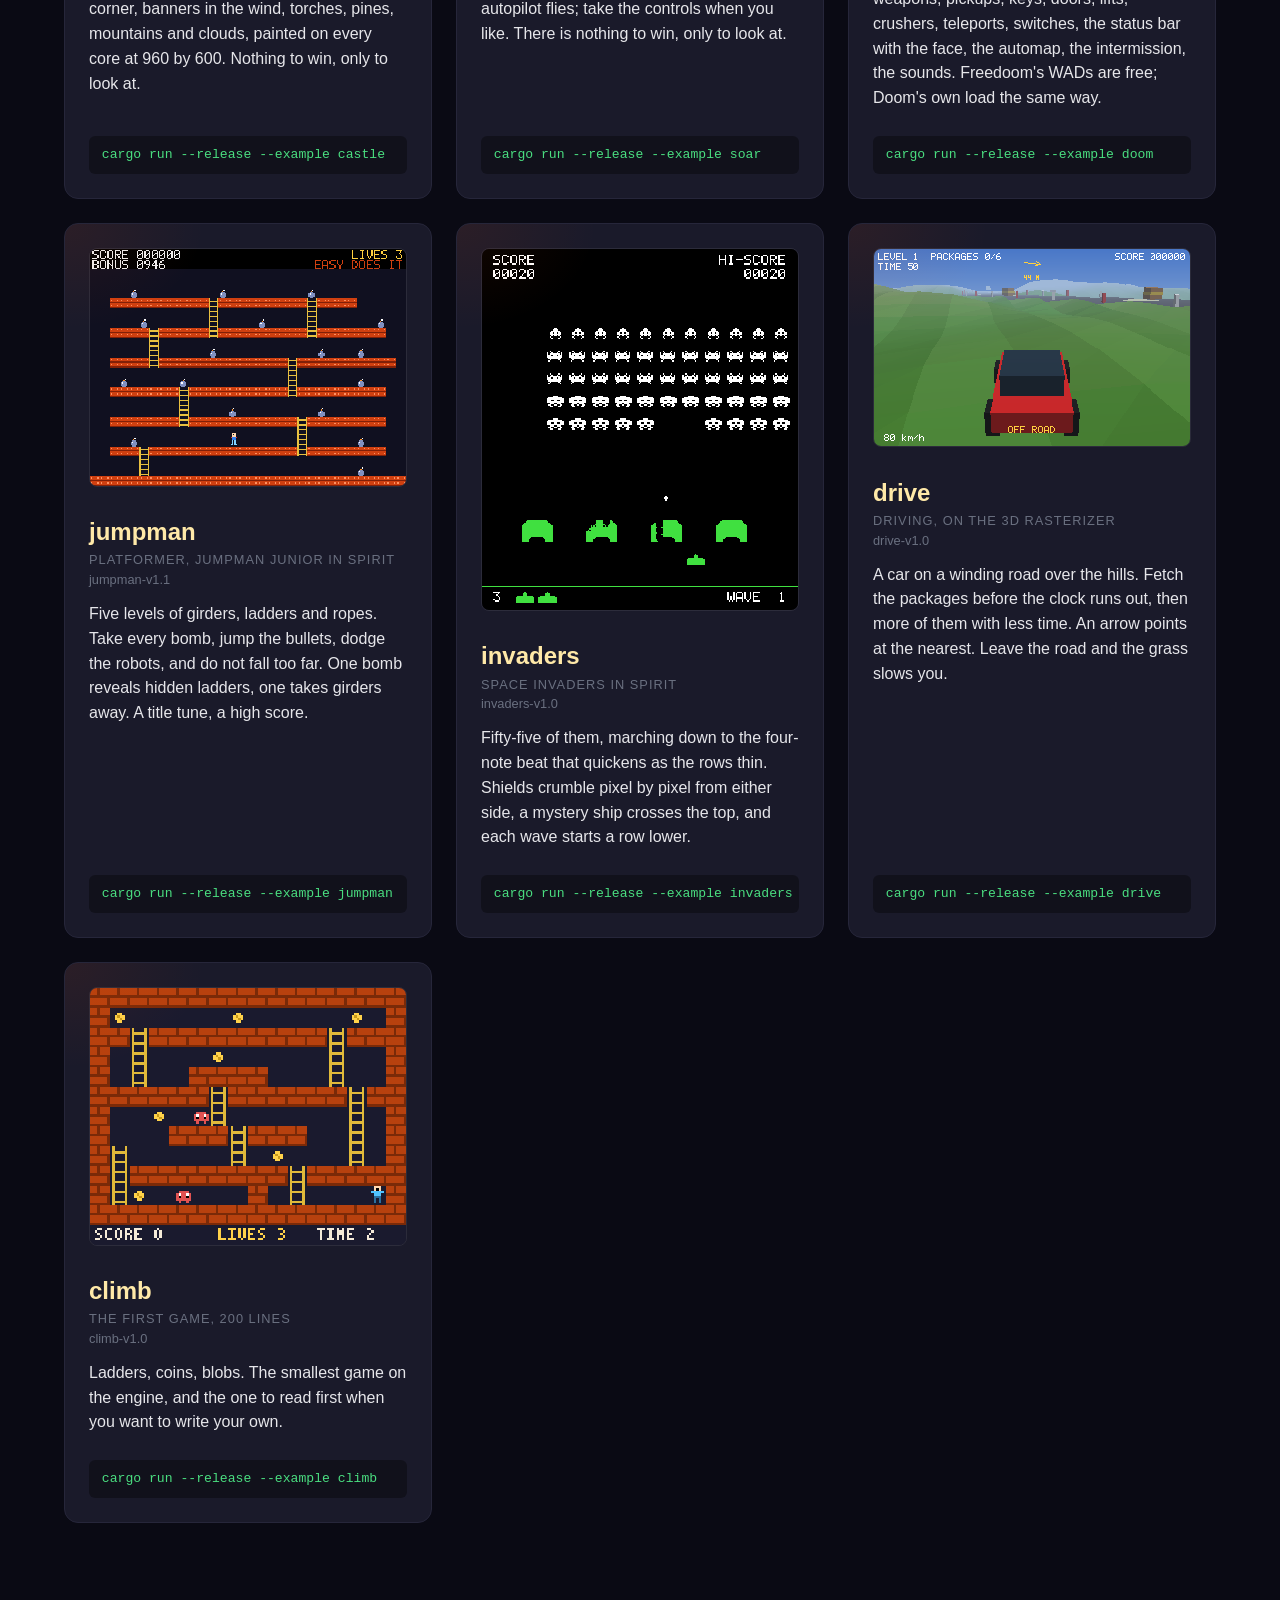
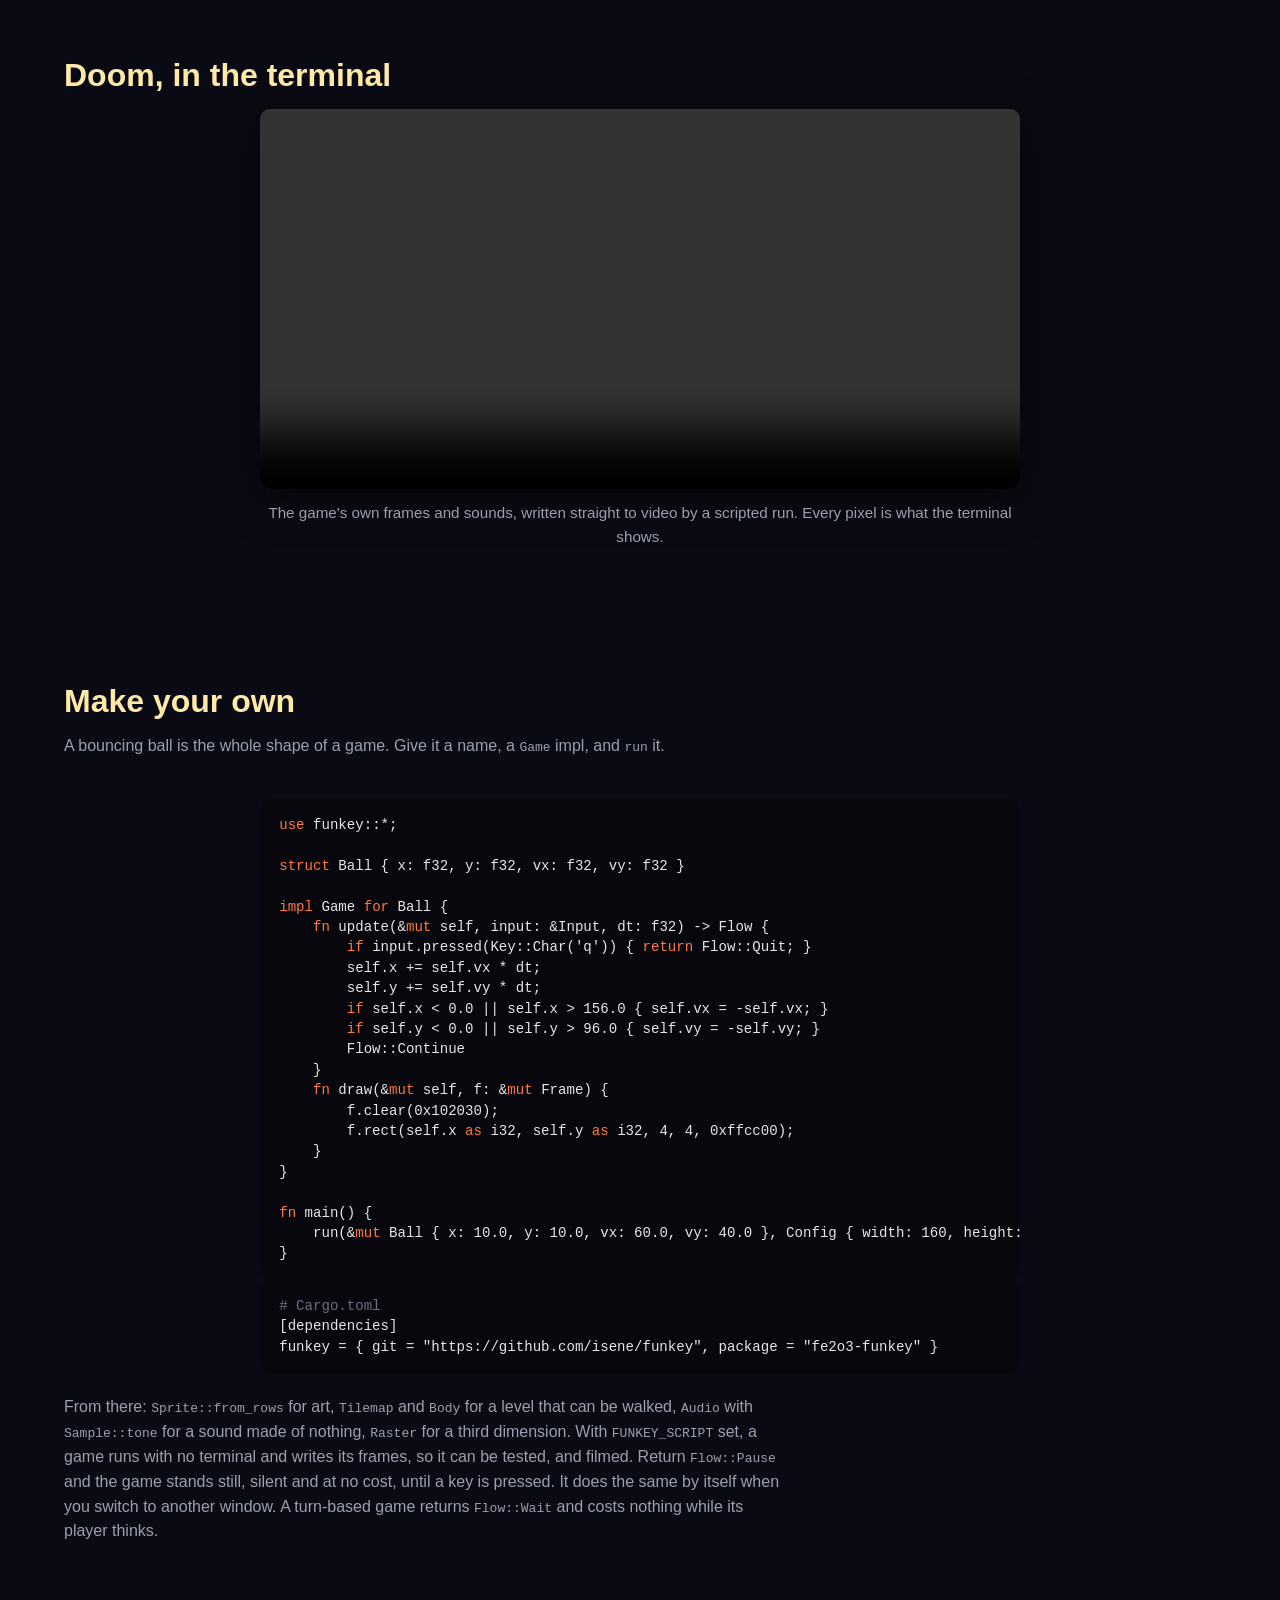
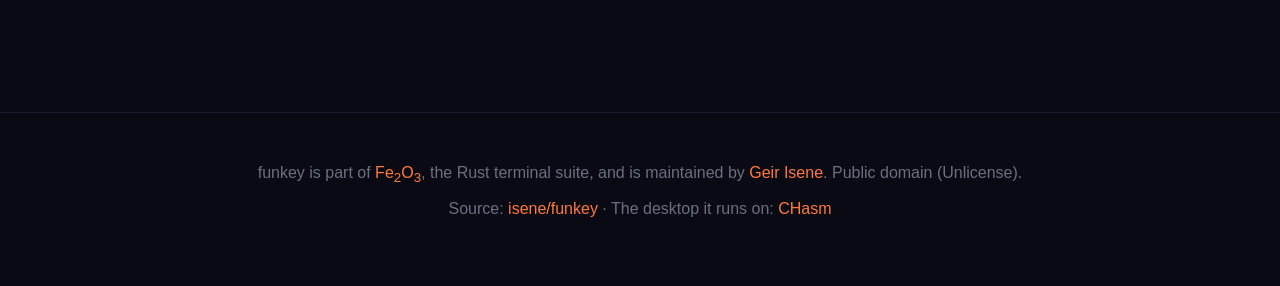
==== commit bd266ff4: "The game room, wargame 0.2 in the browser (v0.9.1) room/ is the site for isene.com/games: twelve gam" ====
--- a/docs/index.html
+++ b/docs/index.html
@@ -43,6 +43,7 @@
       </div>
       <div class="cta">
         <a href="#games" class="primary">The games</a>
+        <a href="https://isene.com/games/" class="secondary">Play in the browser</a>
         <a href="https://github.com/isene/funkey" class="secondary">GitHub</a>
       </div>
     </div>
@@ -100,7 +101,7 @@
     <div class="container">
       <h2>The games</h2>
       <p class="section-intro">
-        Eighteen games come with the engine. Each has its own version, shown on its
+        Nineteen games come with the engine. Each has its own version, shown on its
         title screen and tagged in the repo; the crate version is the engine's.
         Every one runs with <code>cargo run --release --example &lt;name&gt;</code>,
         and with <code>FUNKEY_PIXELS=kitty</code> in glass or kitty for real pixels.
@@ -110,6 +111,26 @@
       </p>
 
       <div class="grid">
+        <div class="card">
+          <img class="shot" src="img/wargame.png" alt="wargame: the desert of North Africa as hexes, German, Italian and British counters around Tobruk, the log of the fighting on the right">
+          <div class="card-head">
+            <div>
+              <h3 class="card-title"><a class="card-link" href="https://github.com/isene/funkey/tree/master/examples/wargame">wargame</a></h3>
+              <div class="card-kind">A hex wargame, like the board games of the 1980s</div>
+              <div class="card-version">wargame-v0.2</div>
+            </div>
+          </div>
+          <p class="card-desc">
+            Turn by turn on a map of hexes. North Africa 1942, Rommel's drive
+            from the Gazala line for Tobruk and the Nile, or Stalingrad 1942
+            and the Soviet answer in the snow. Move, attack at odds a die
+            decides, cut the enemy off from supply, and hold the cities when
+            the last turn ends. Play either side against the computer, or two
+            players at one keyboard.
+          </p>
+          <pre><span class="cmd">cargo run --release --example wargame</span></pre>
+        </div>
+
         <div class="card">
           <img class="shot" src="img/blocks.png" alt="blocks: two cats on the grass above a blue bay, one sitting and one walking, with a wooded hill and clouds behind them">
           <div class="card-head">
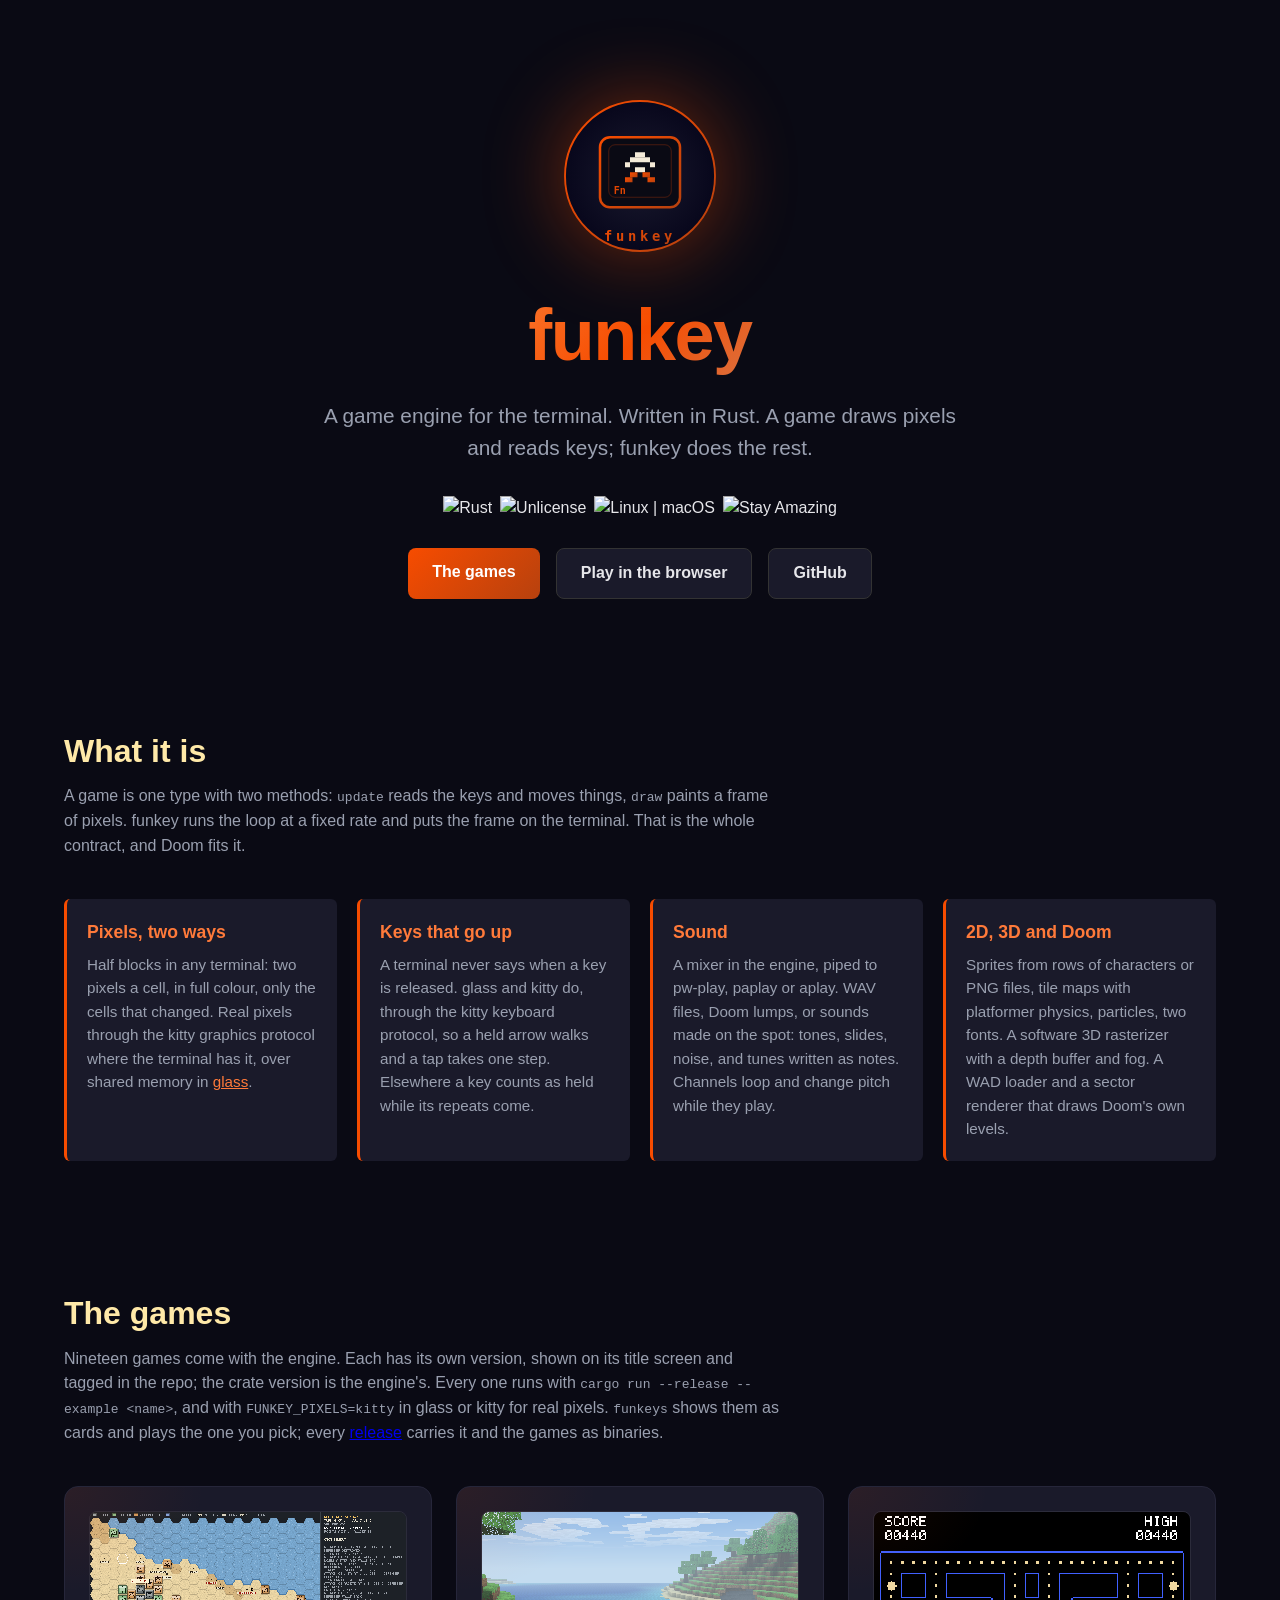
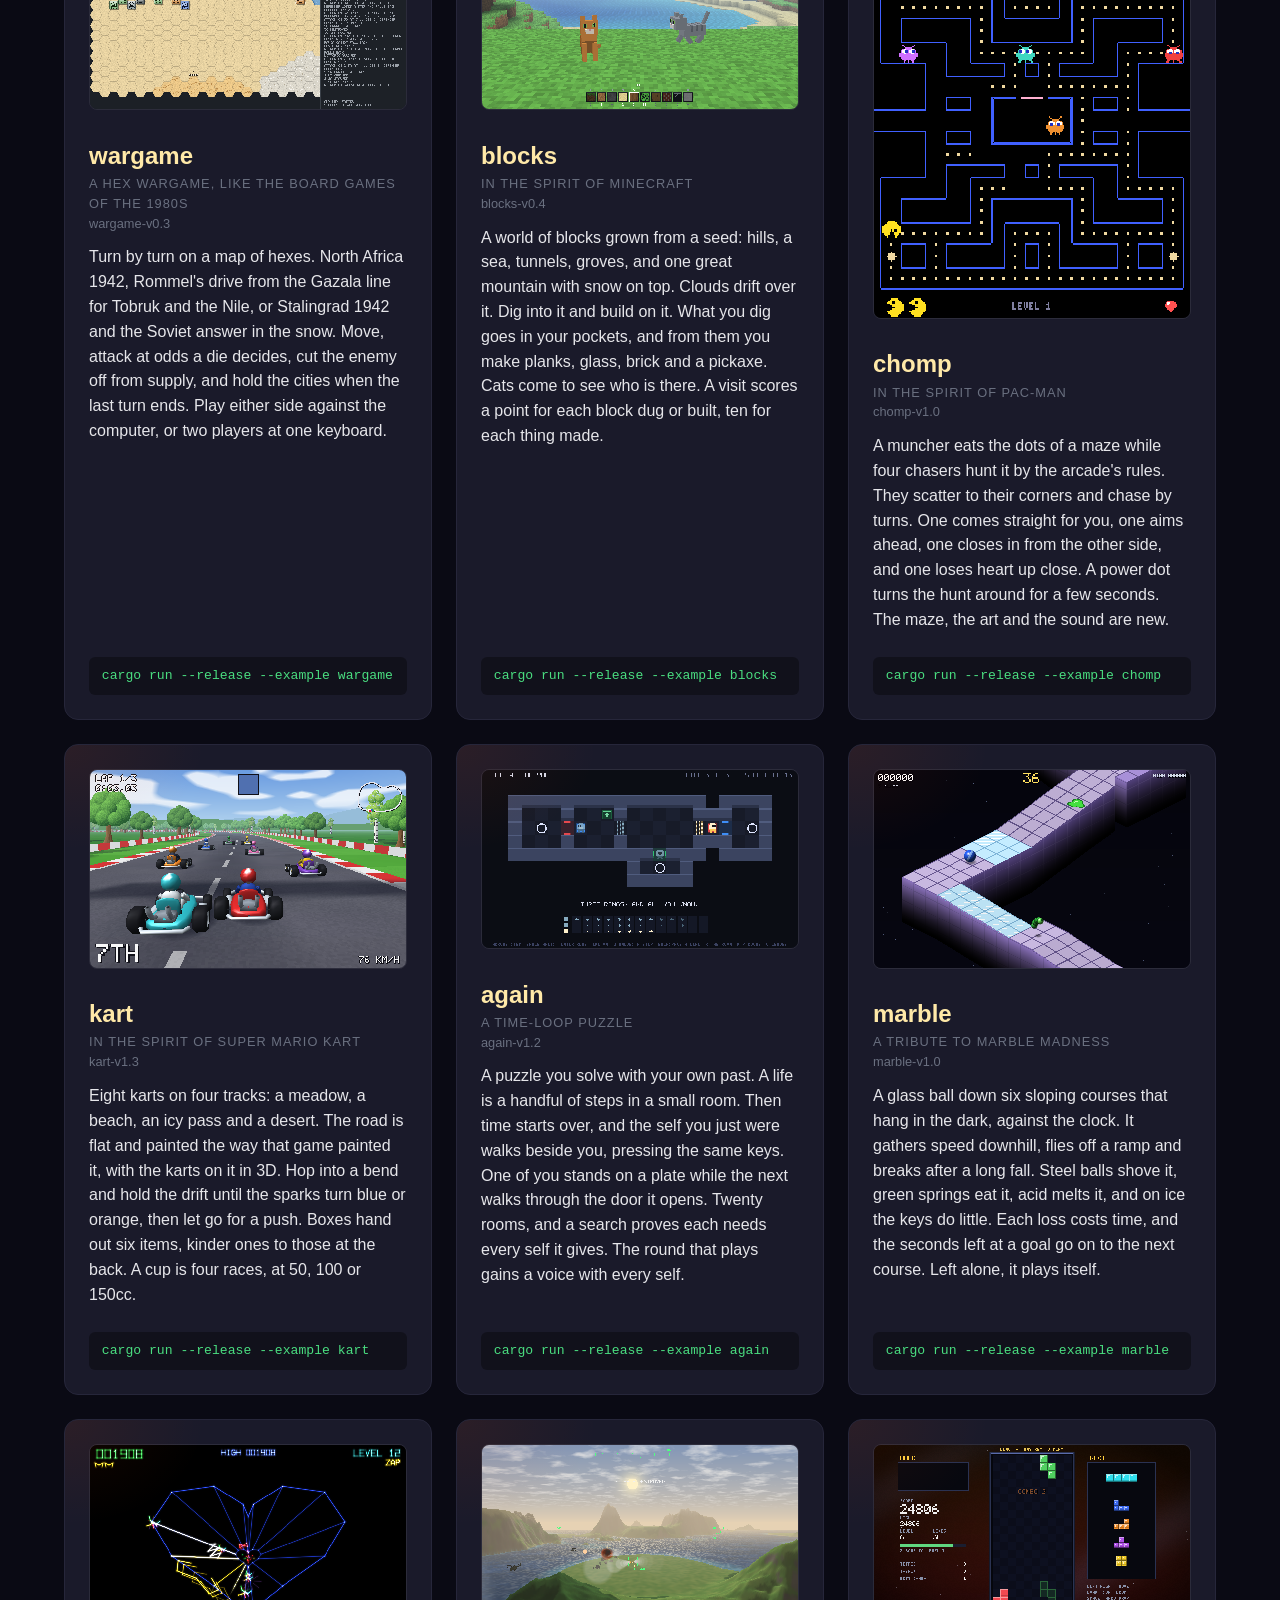
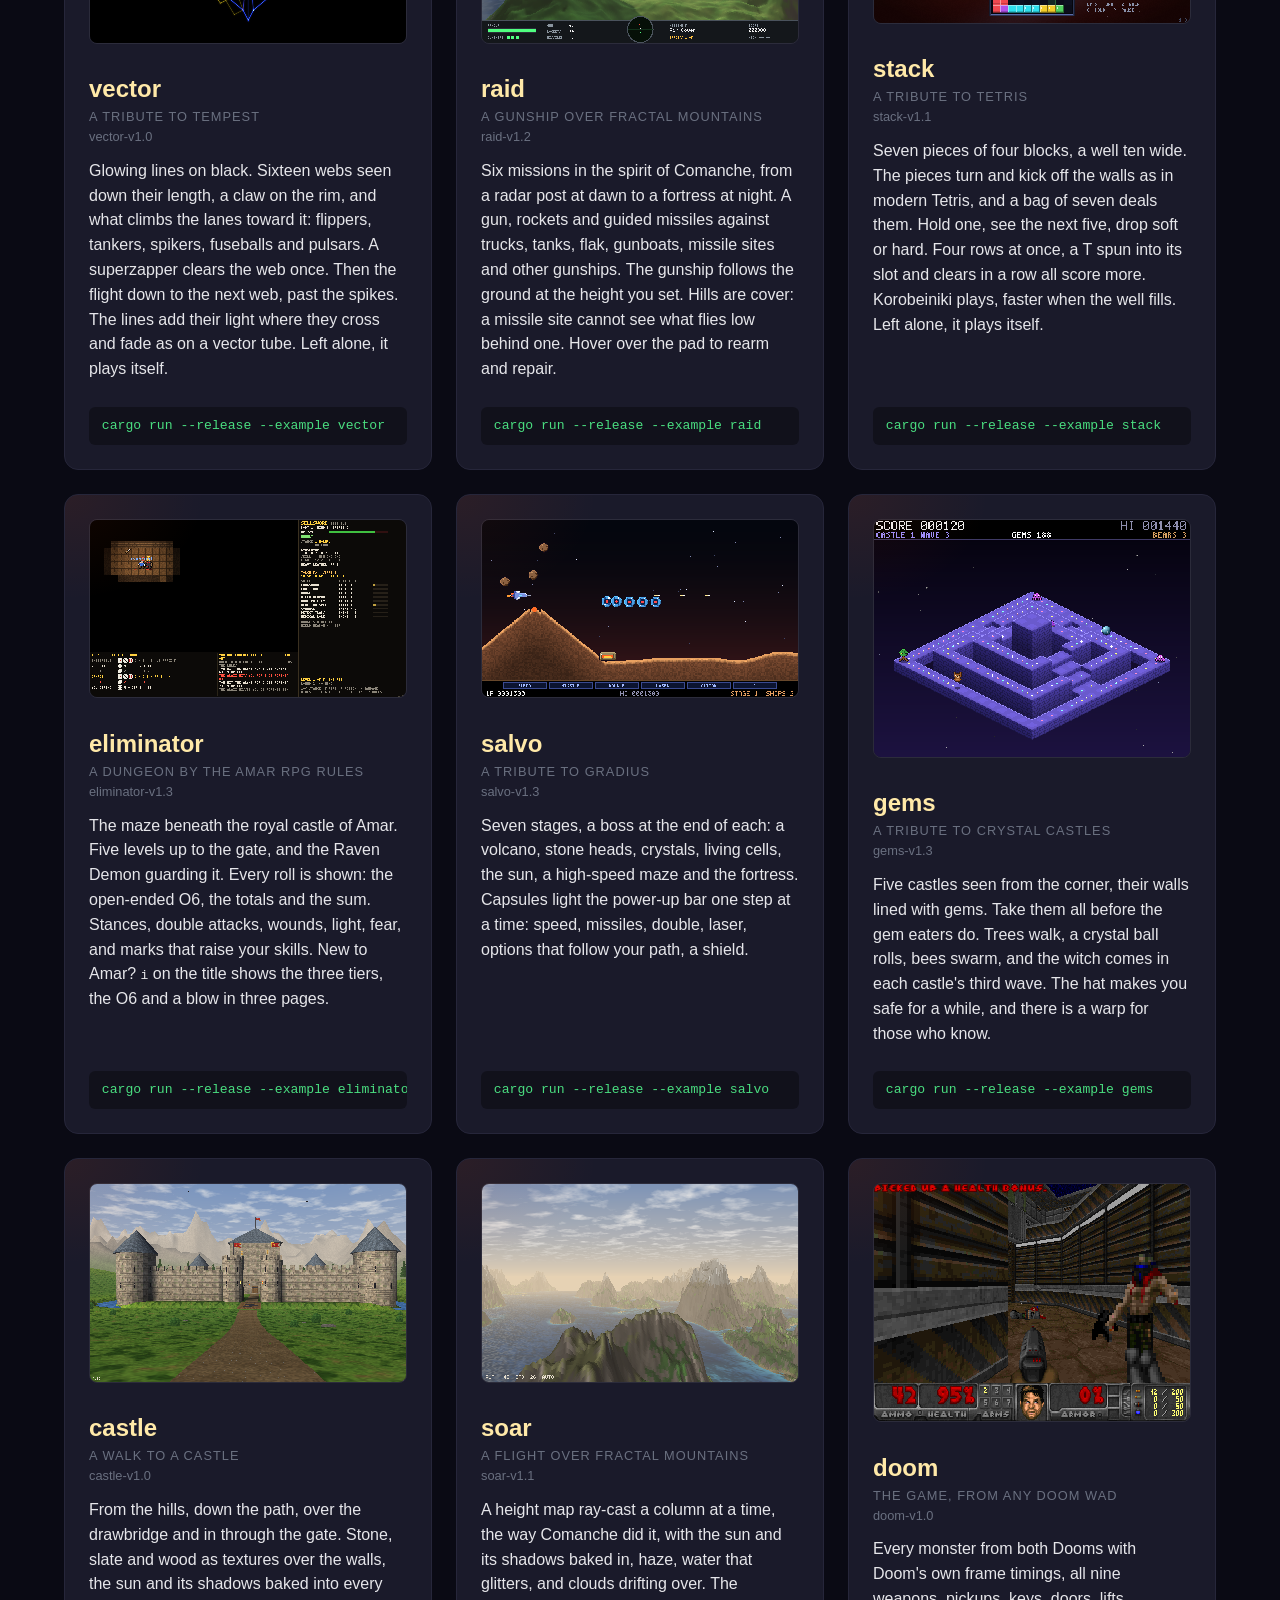
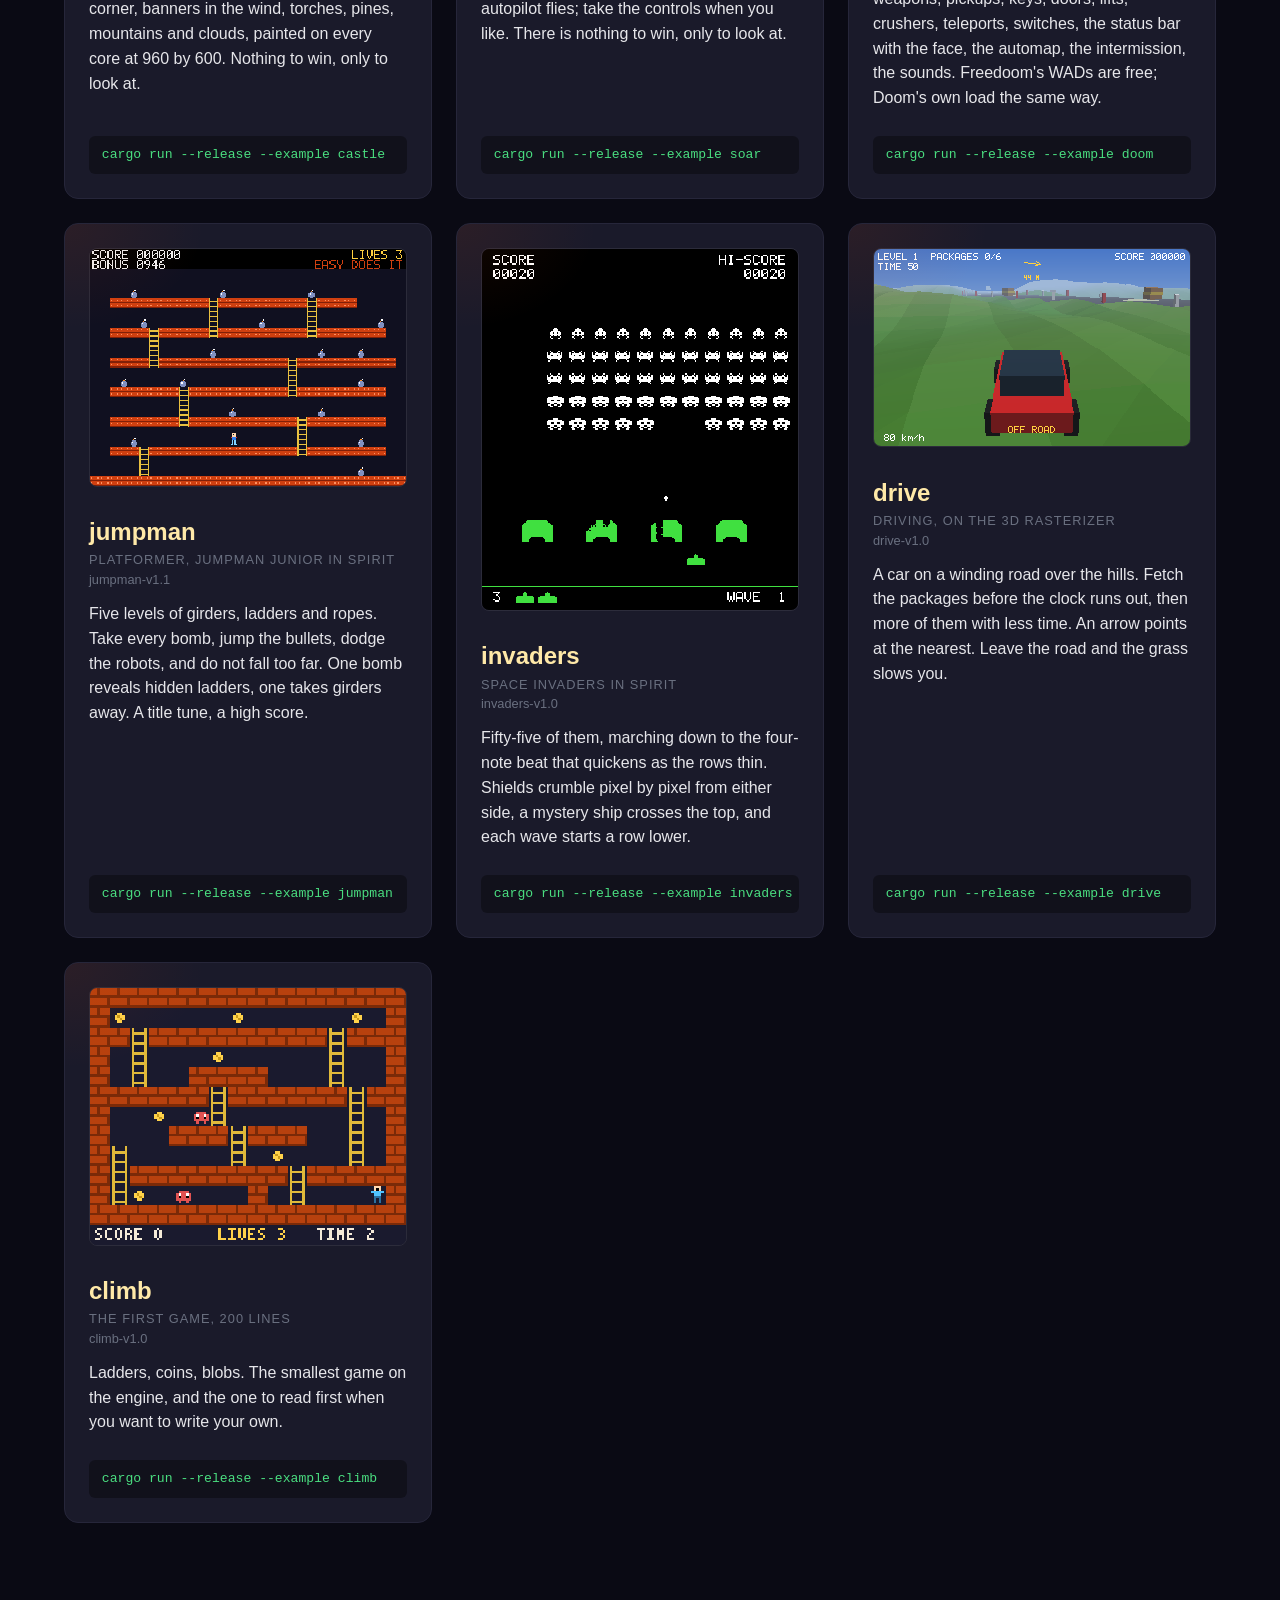
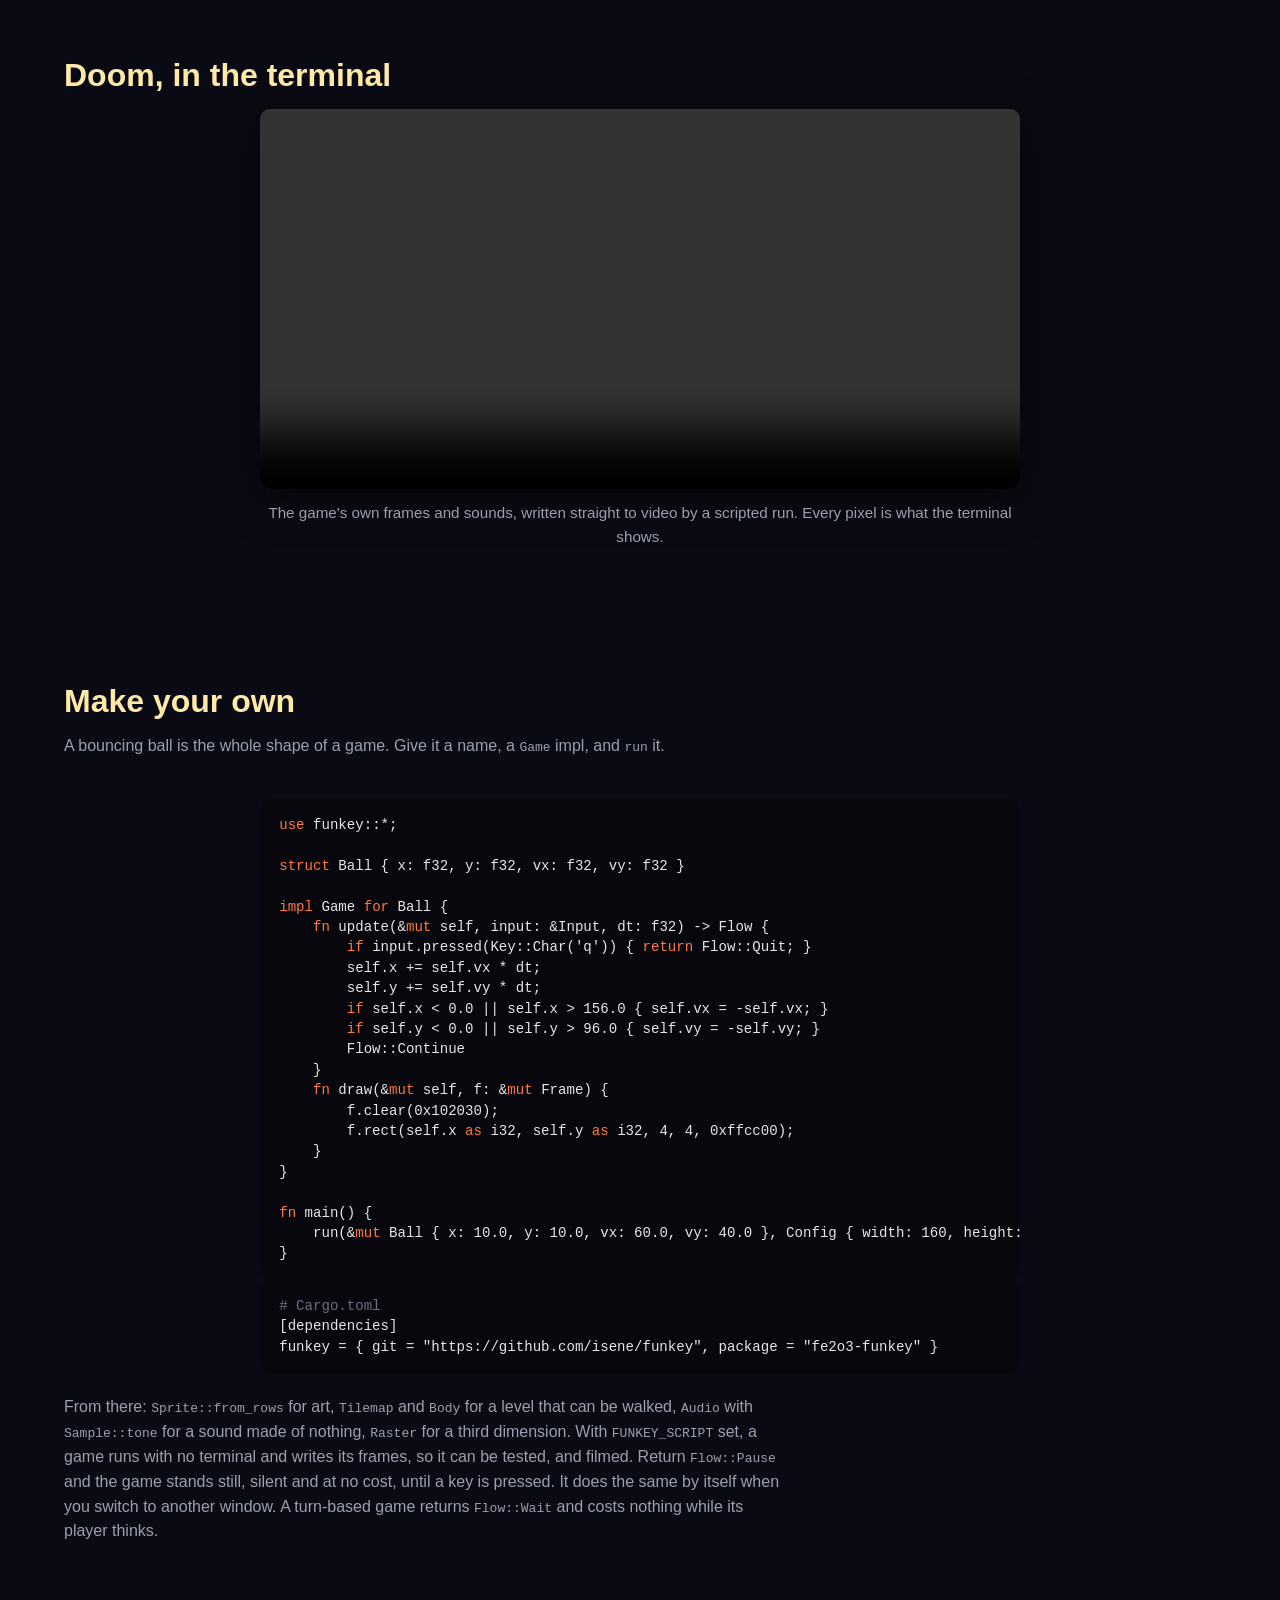
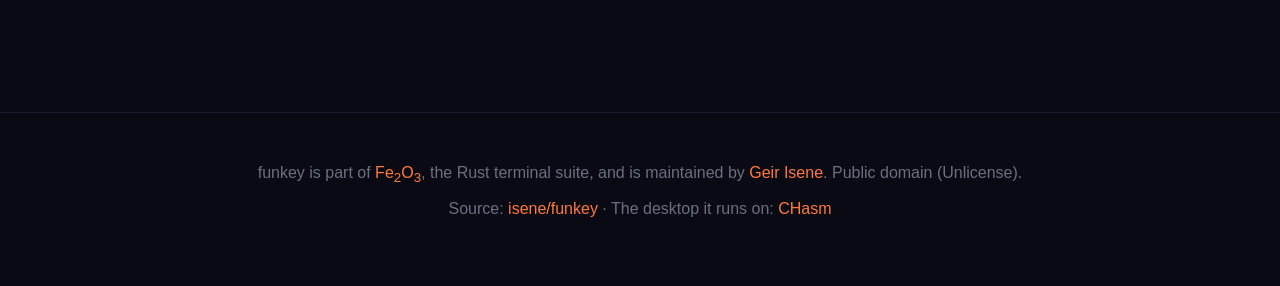
==== commit 6bbf1478: "Game Room: a top ten for all twelve, the banner goes on click - kart 1.3, again 1.2, blocks 0.4 and " ====
--- a/docs/index.html
+++ b/docs/index.html
@@ -117,7 +117,7 @@
             <div>
               <h3 class="card-title"><a class="card-link" href="https://github.com/isene/funkey/tree/master/examples/wargame">wargame</a></h3>
               <div class="card-kind">A hex wargame, like the board games of the 1980s</div>
-              <div class="card-version">wargame-v0.2</div>
+              <div class="card-version">wargame-v0.3</div>
             </div>
           </div>
           <p class="card-desc">
@@ -137,7 +137,7 @@
             <div>
               <h3 class="card-title"><a class="card-link" href="https://github.com/isene/funkey/blob/master/examples/blocks.rs">blocks</a></h3>
               <div class="card-kind">In the spirit of Minecraft</div>
-              <div class="card-version">blocks-v0.3</div>
+              <div class="card-version">blocks-v0.4</div>
             </div>
           </div>
           <p class="card-desc">
@@ -145,8 +145,8 @@
             groves, and one great mountain with snow on top. Clouds drift
             over it. Dig into it and build on it. What you dig goes in
             your pockets, and from them you make planks, glass, brick and
-            a pickaxe. Cats come to see who is there. There is nothing to
-            win.
+            a pickaxe. Cats come to see who is there. A visit scores a
+            point for each block dug or built, ten for each thing made.
           </p>
           <pre><span class="cmd">cargo run --release --example blocks</span></pre>
         </div>
@@ -177,7 +177,7 @@
             <div>
               <h3 class="card-title"><a class="card-link" href="https://github.com/isene/funkey/blob/master/examples/kart.rs">kart</a></h3>
               <div class="card-kind">In the spirit of Super Mario Kart</div>
-              <div class="card-version">kart-v1.2</div>
+              <div class="card-version">kart-v1.3</div>
             </div>
           </div>
           <p class="card-desc">
@@ -197,7 +197,7 @@
             <div>
               <h3 class="card-title"><a class="card-link" href="https://github.com/isene/funkey/blob/master/examples/again.rs">again</a></h3>
               <div class="card-kind">A time-loop puzzle</div>
-              <div class="card-version">again-v1.0</div>
+              <div class="card-version">again-v1.2</div>
             </div>
           </div>
           <p class="card-desc">
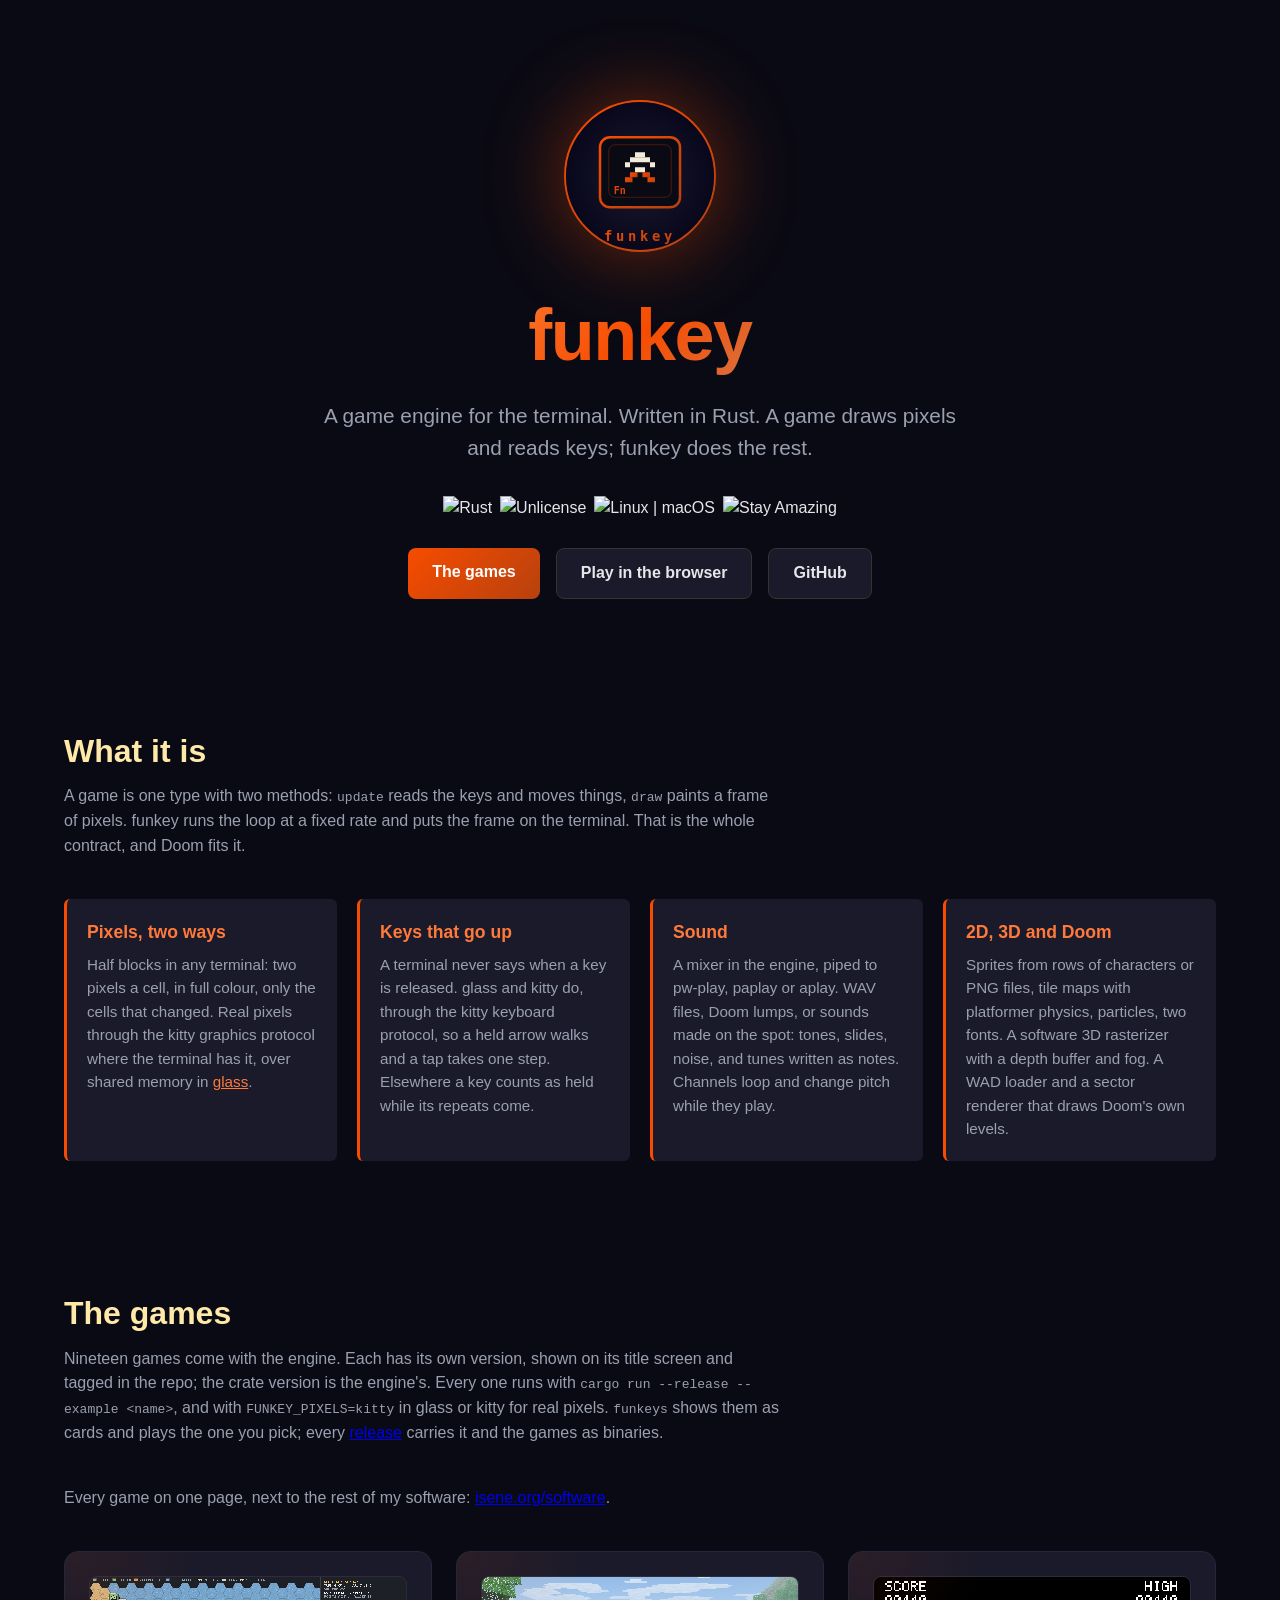
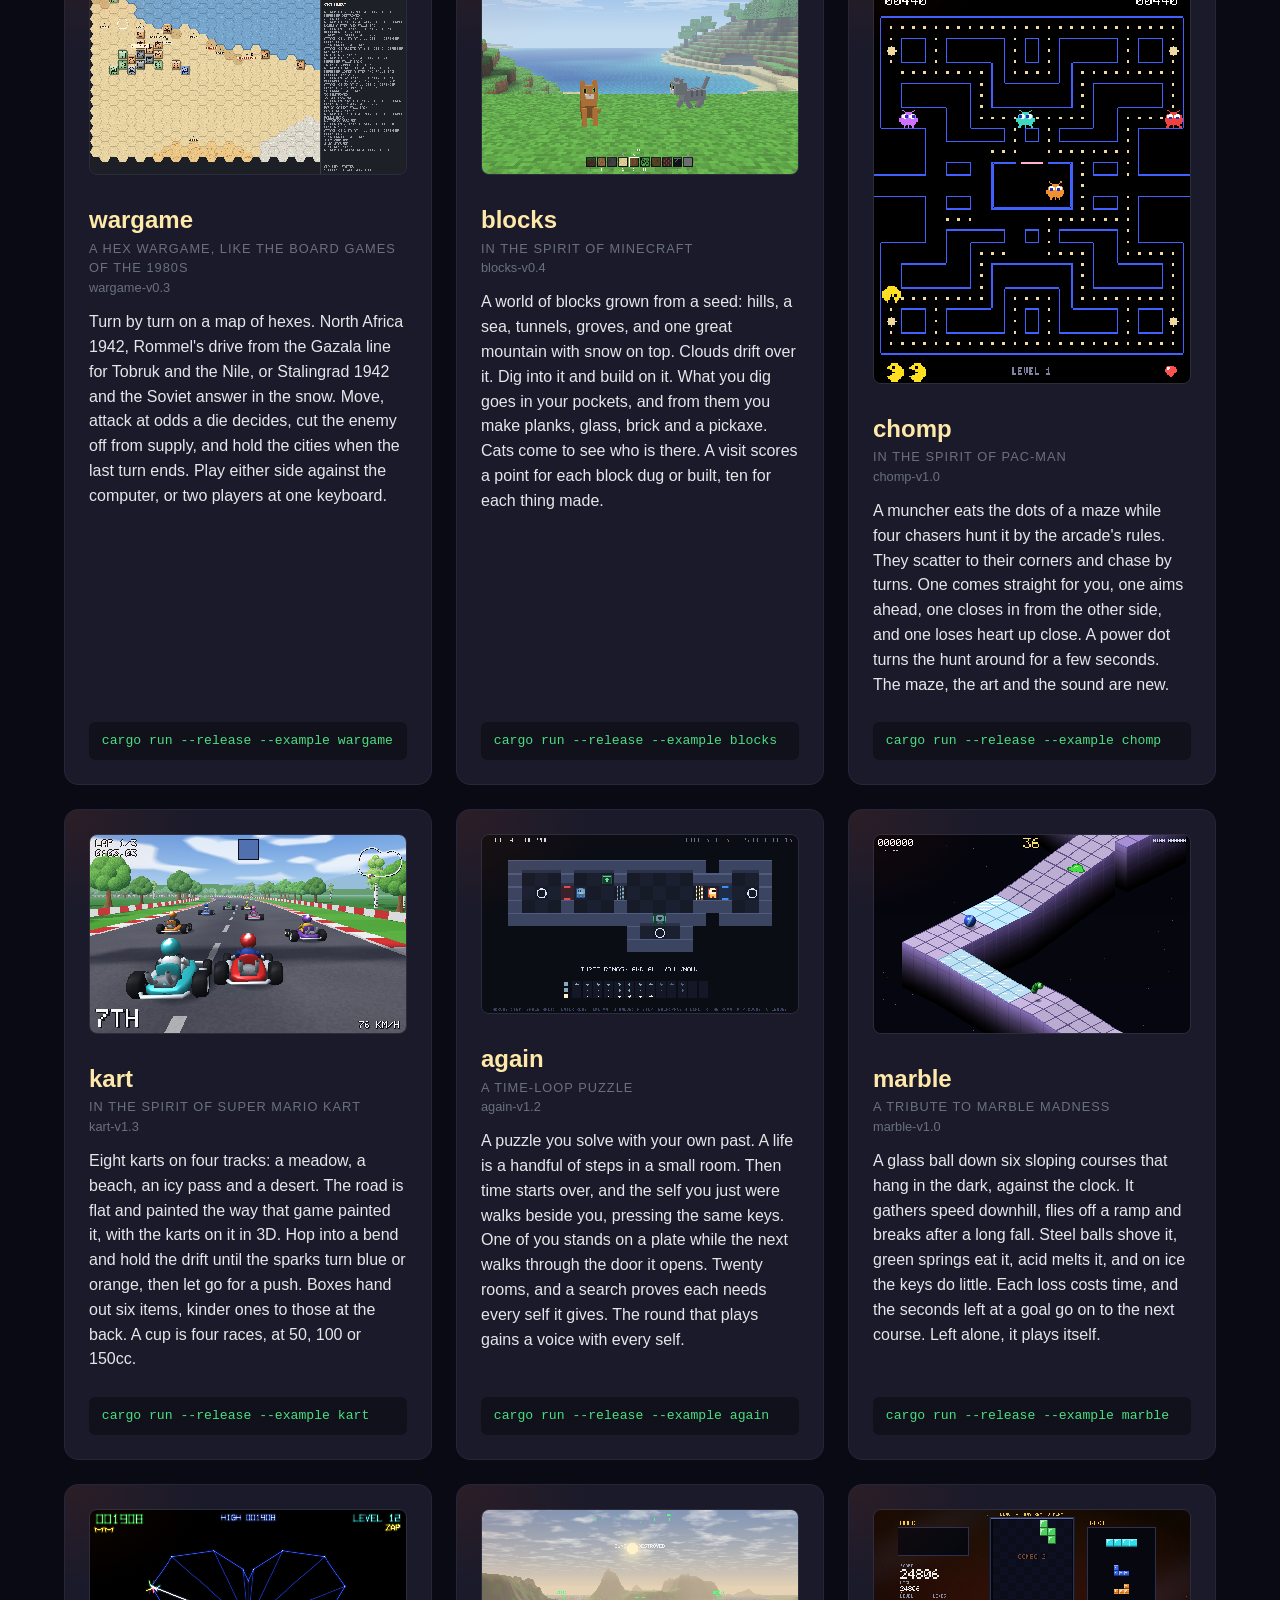
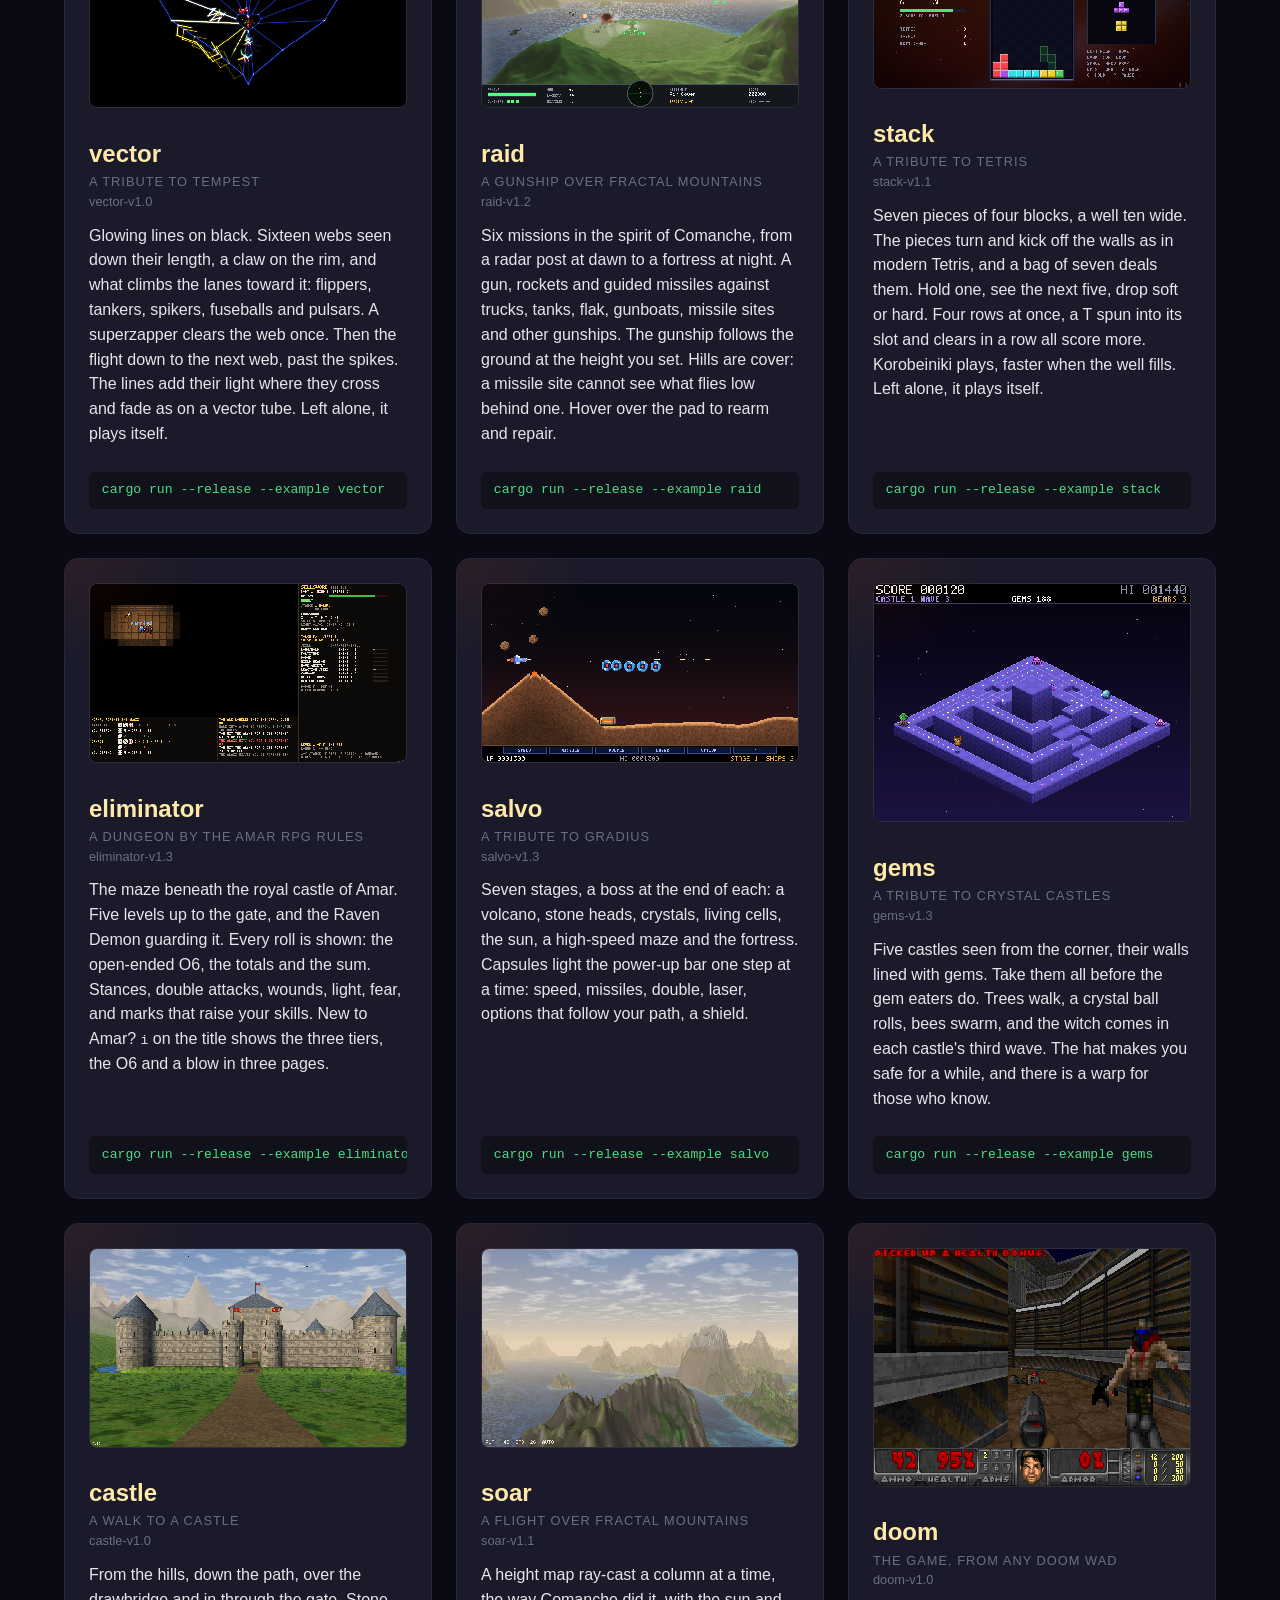
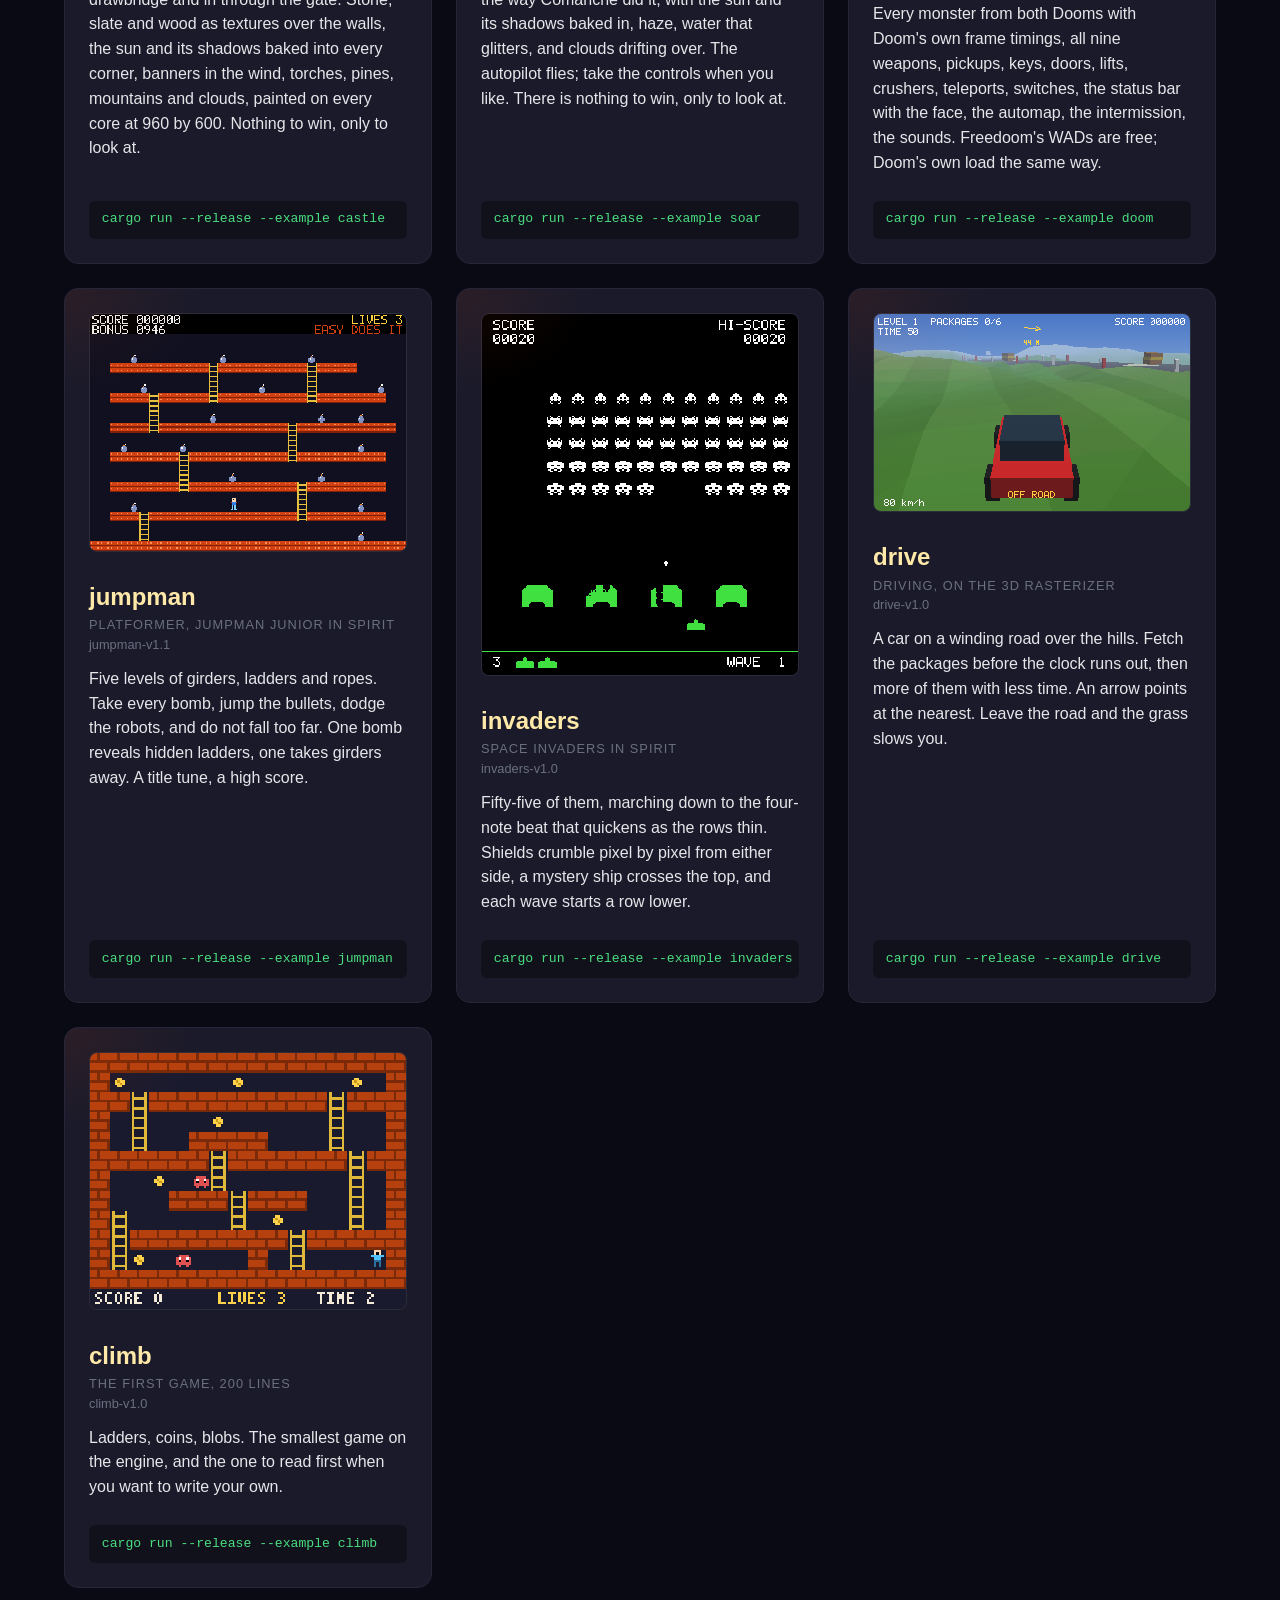
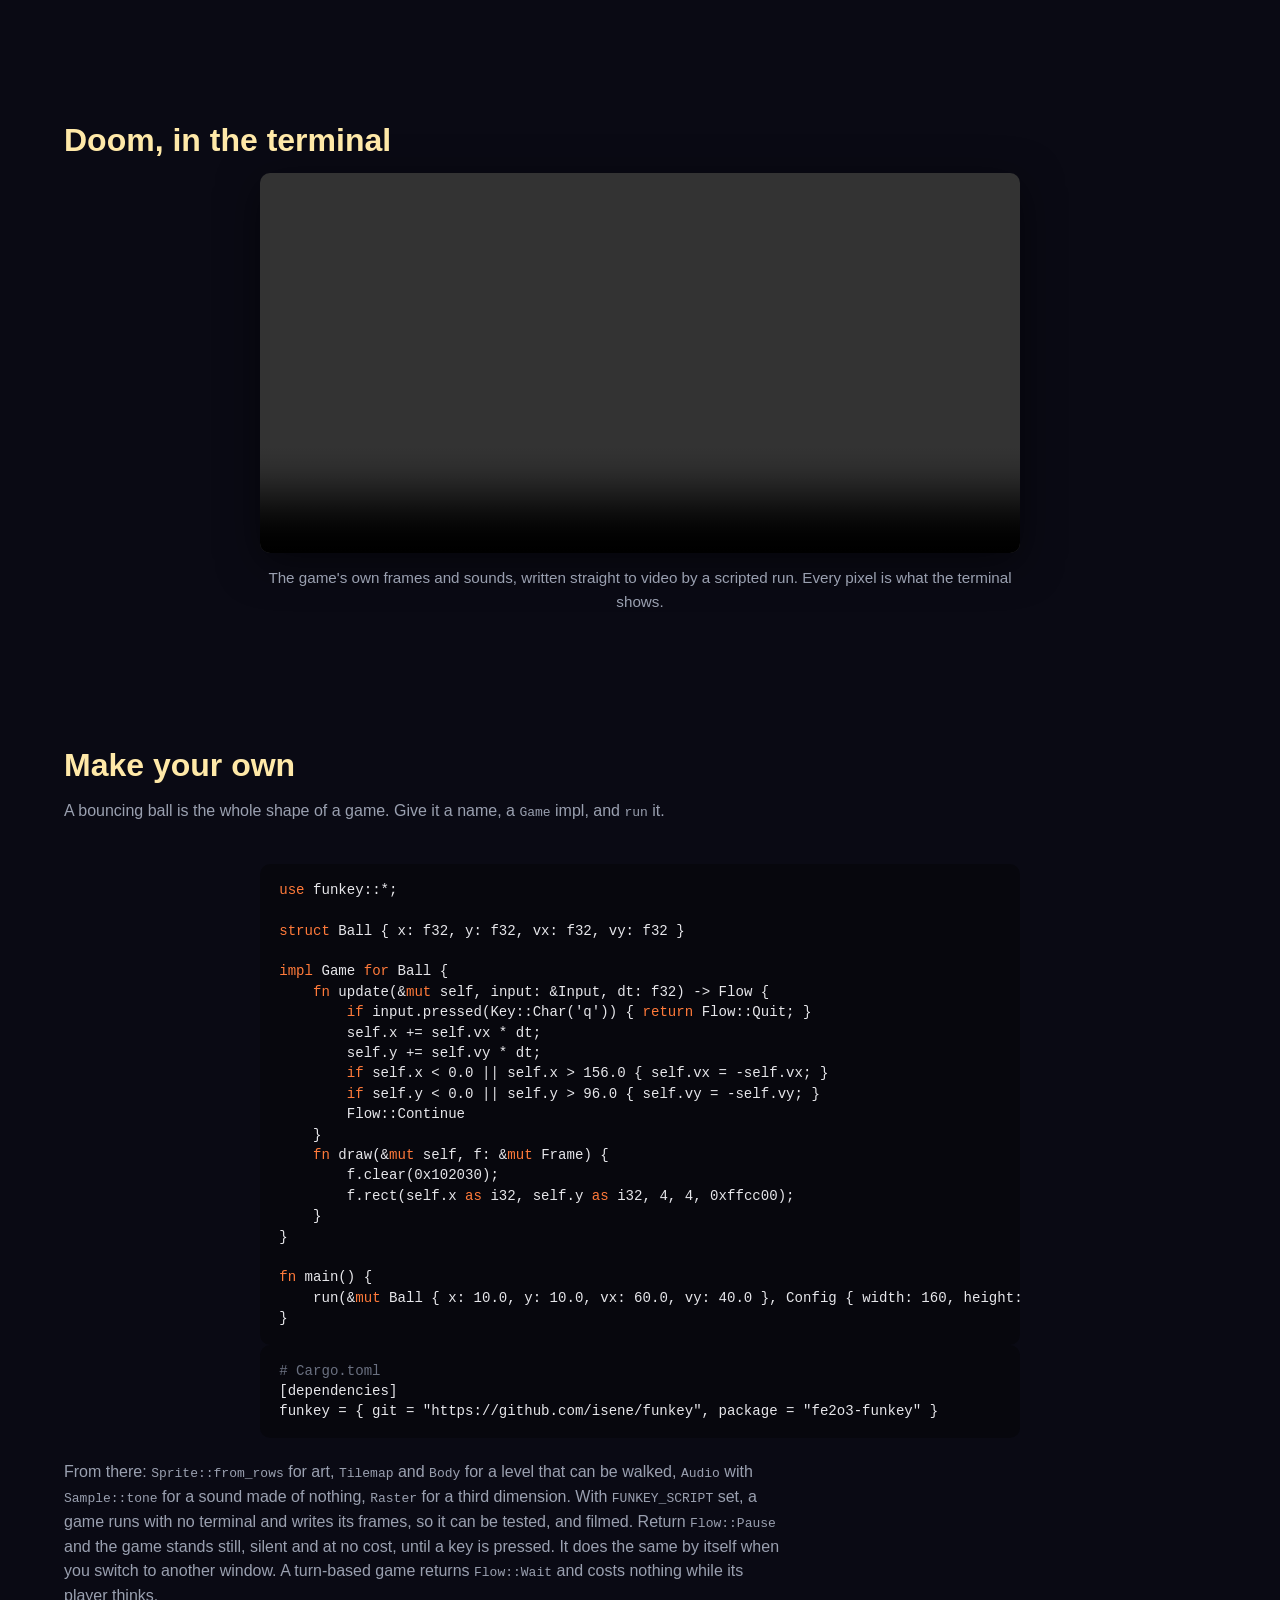
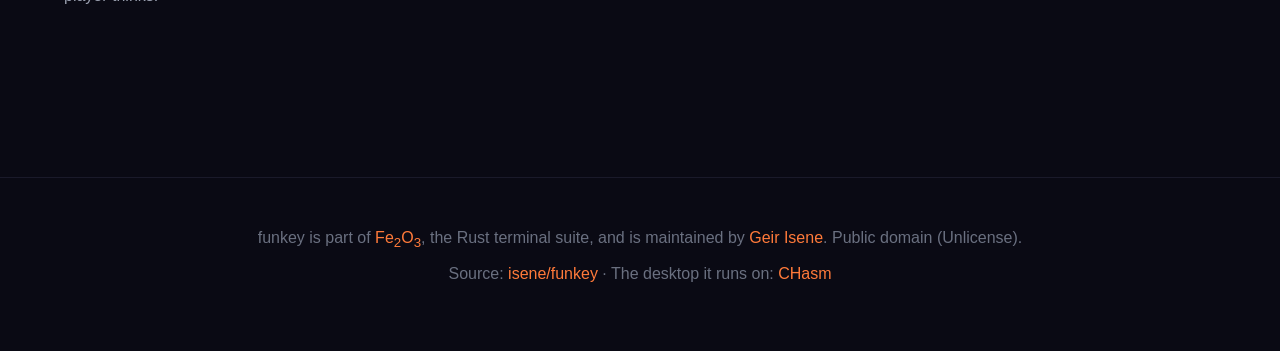
==== commit afd7498e: "Landing page: link to the game cards on the software page; Fe2O3 link at isene.org Co-Authored-By: C" ====
--- a/docs/index.html
+++ b/docs/index.html
@@ -109,6 +109,7 @@
         <a href="https://github.com/isene/funkey/releases/latest">release</a>
         carries it and the games as binaries.
       </p>
+      <p class="section-intro">Every game on one page, next to the rest of my software: <a href="https://isene.org/software/?tag=games">isene.org/software</a>.</p>
 
       <div class="grid">
         <div class="card">
@@ -536,7 +537,7 @@
   <footer>
     <div class="container">
       <p>
-        funkey is part of <a href="https://isene.github.io/fe2o3/">Fe<sub>2</sub>O<sub>3</sub></a>,
+        funkey is part of <a href="https://isene.org/fe2o3/">Fe<sub>2</sub>O<sub>3</sub></a>,
         the Rust terminal suite, and is maintained by
         <a href="https://isene.com">Geir Isene</a>. Public domain (Unlicense).
       </p>
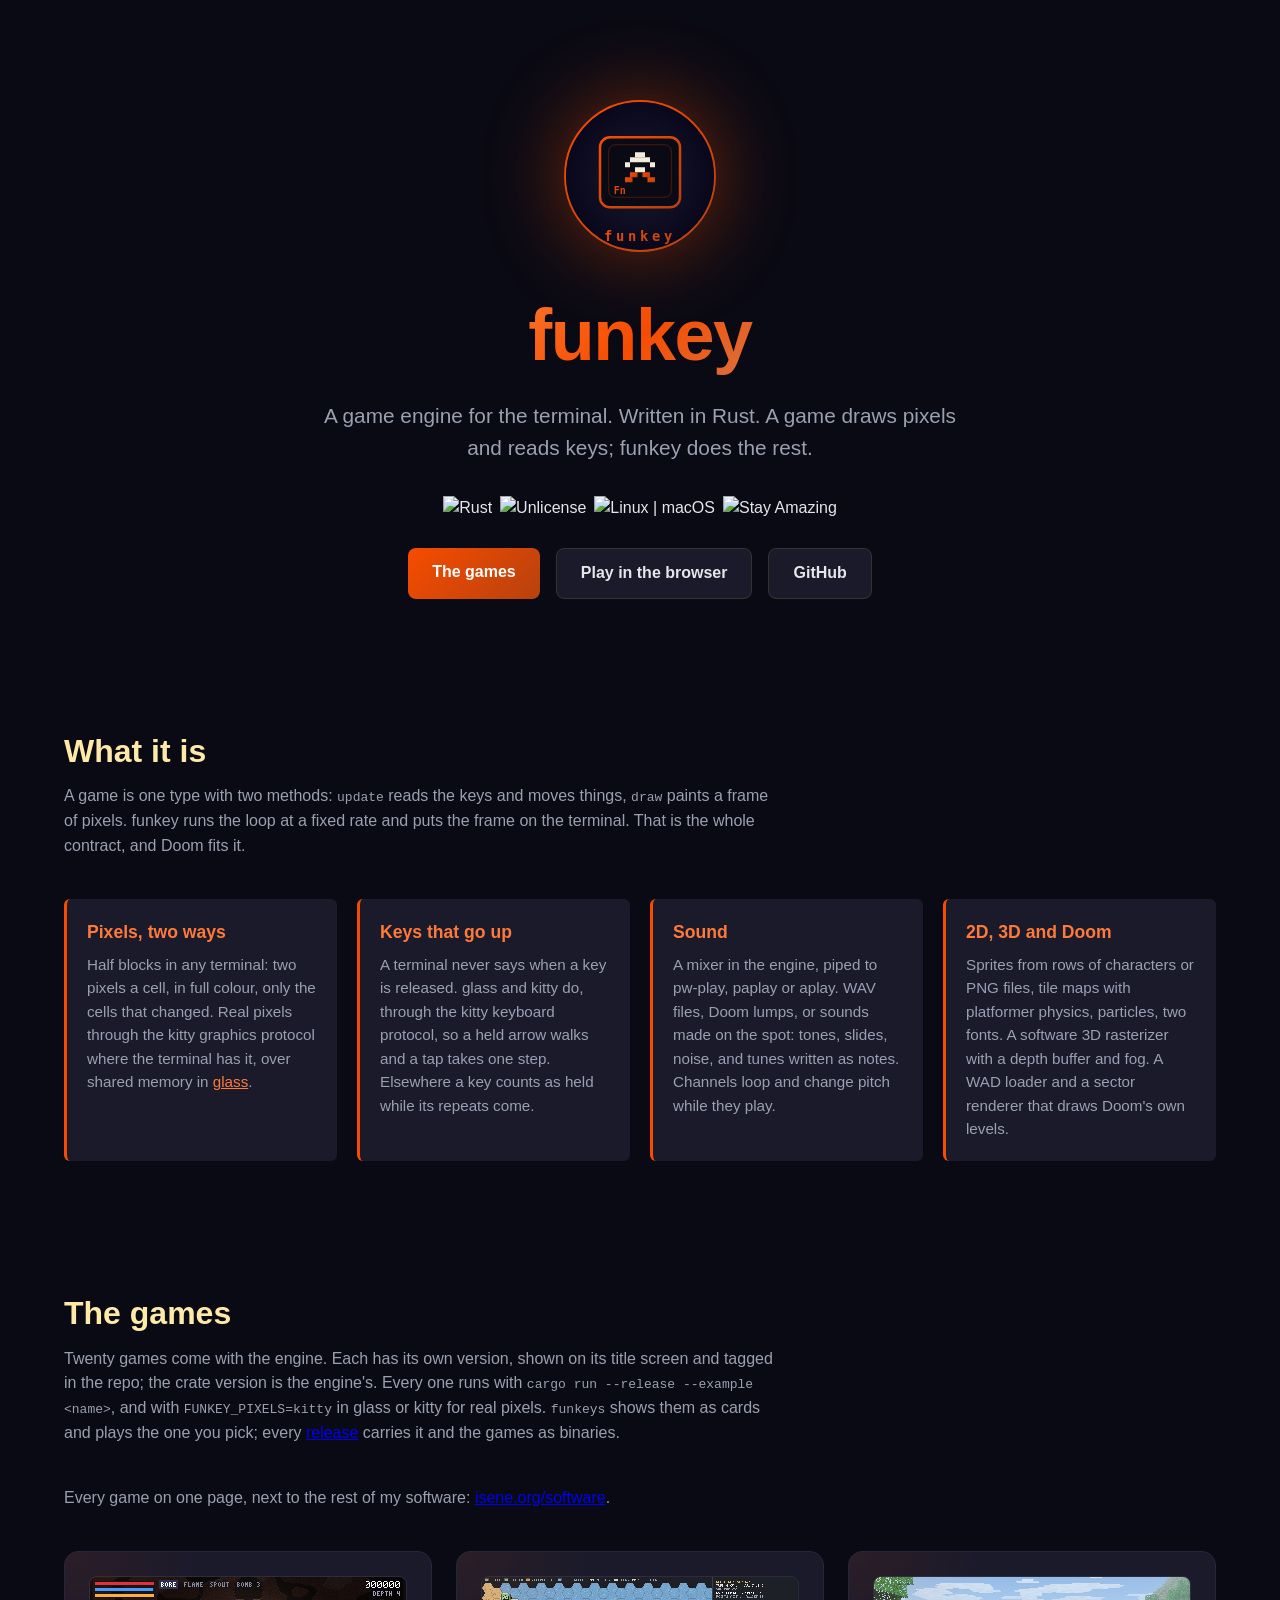
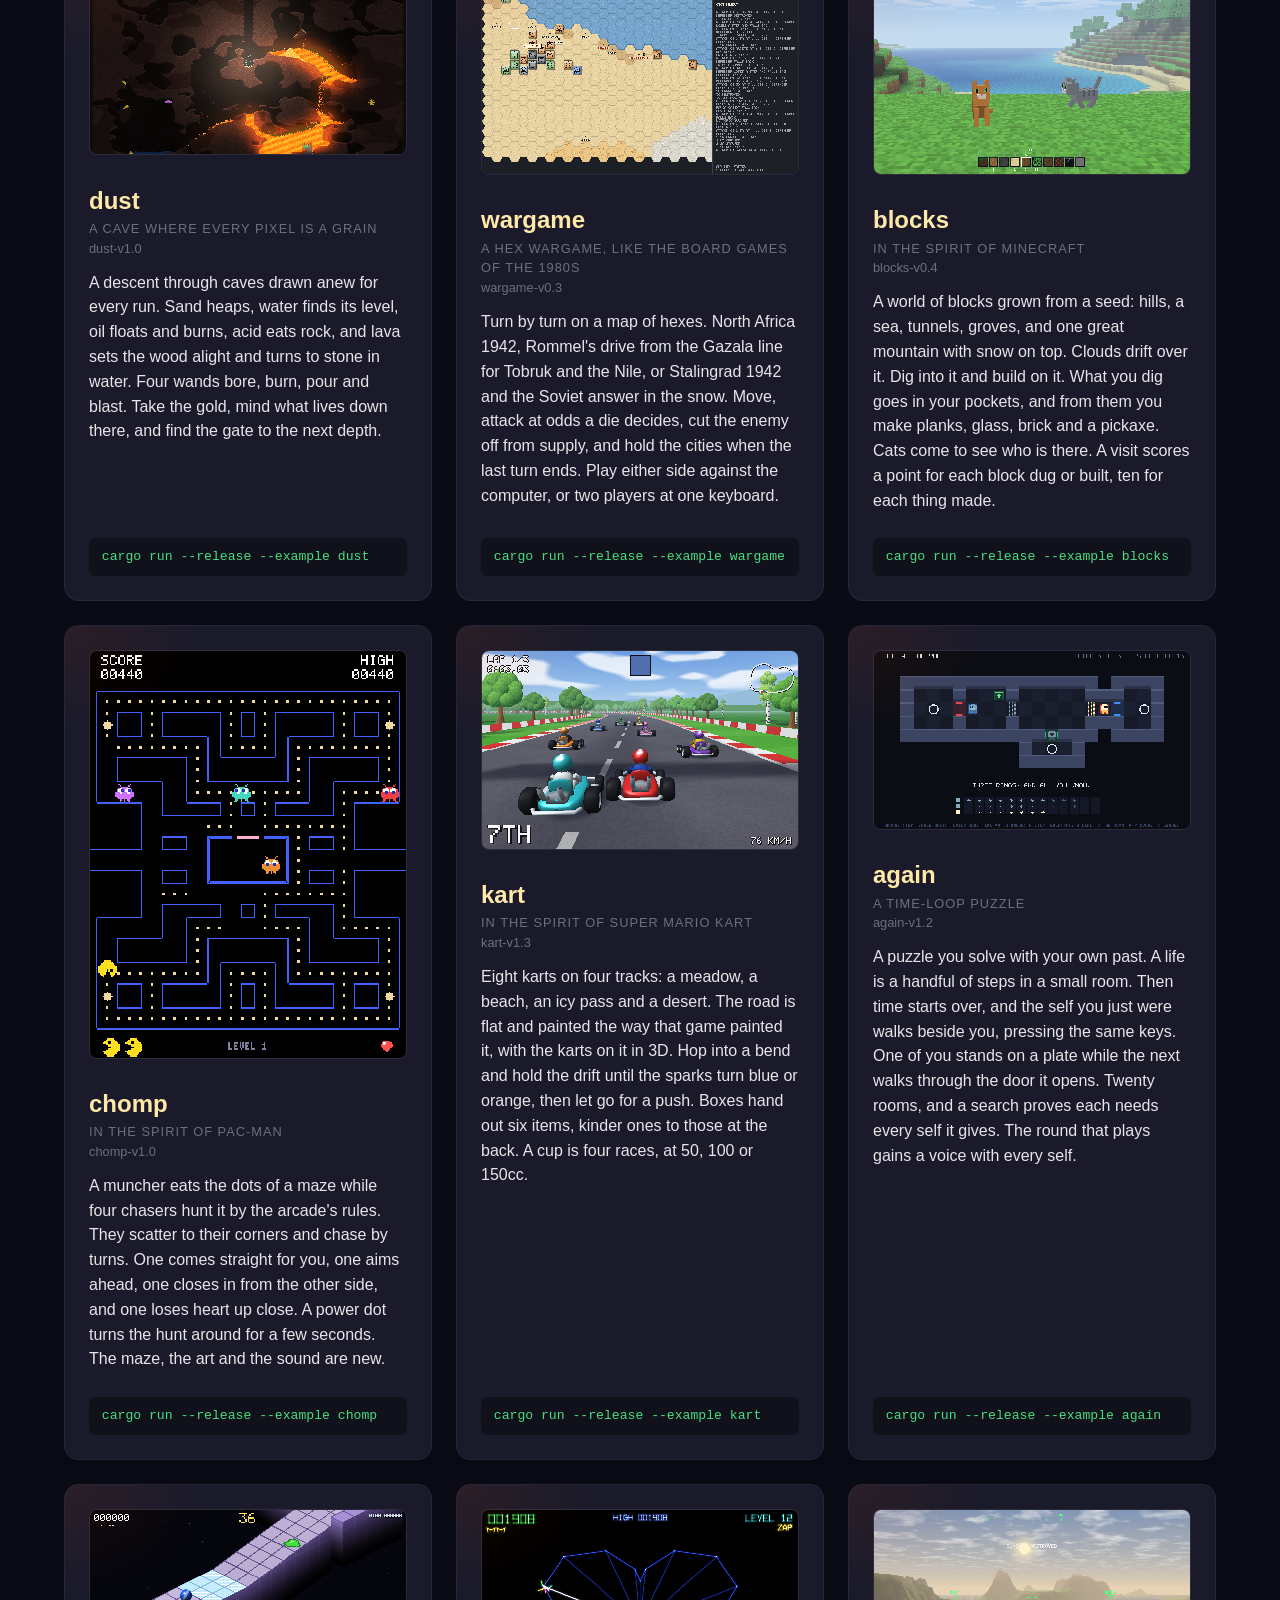
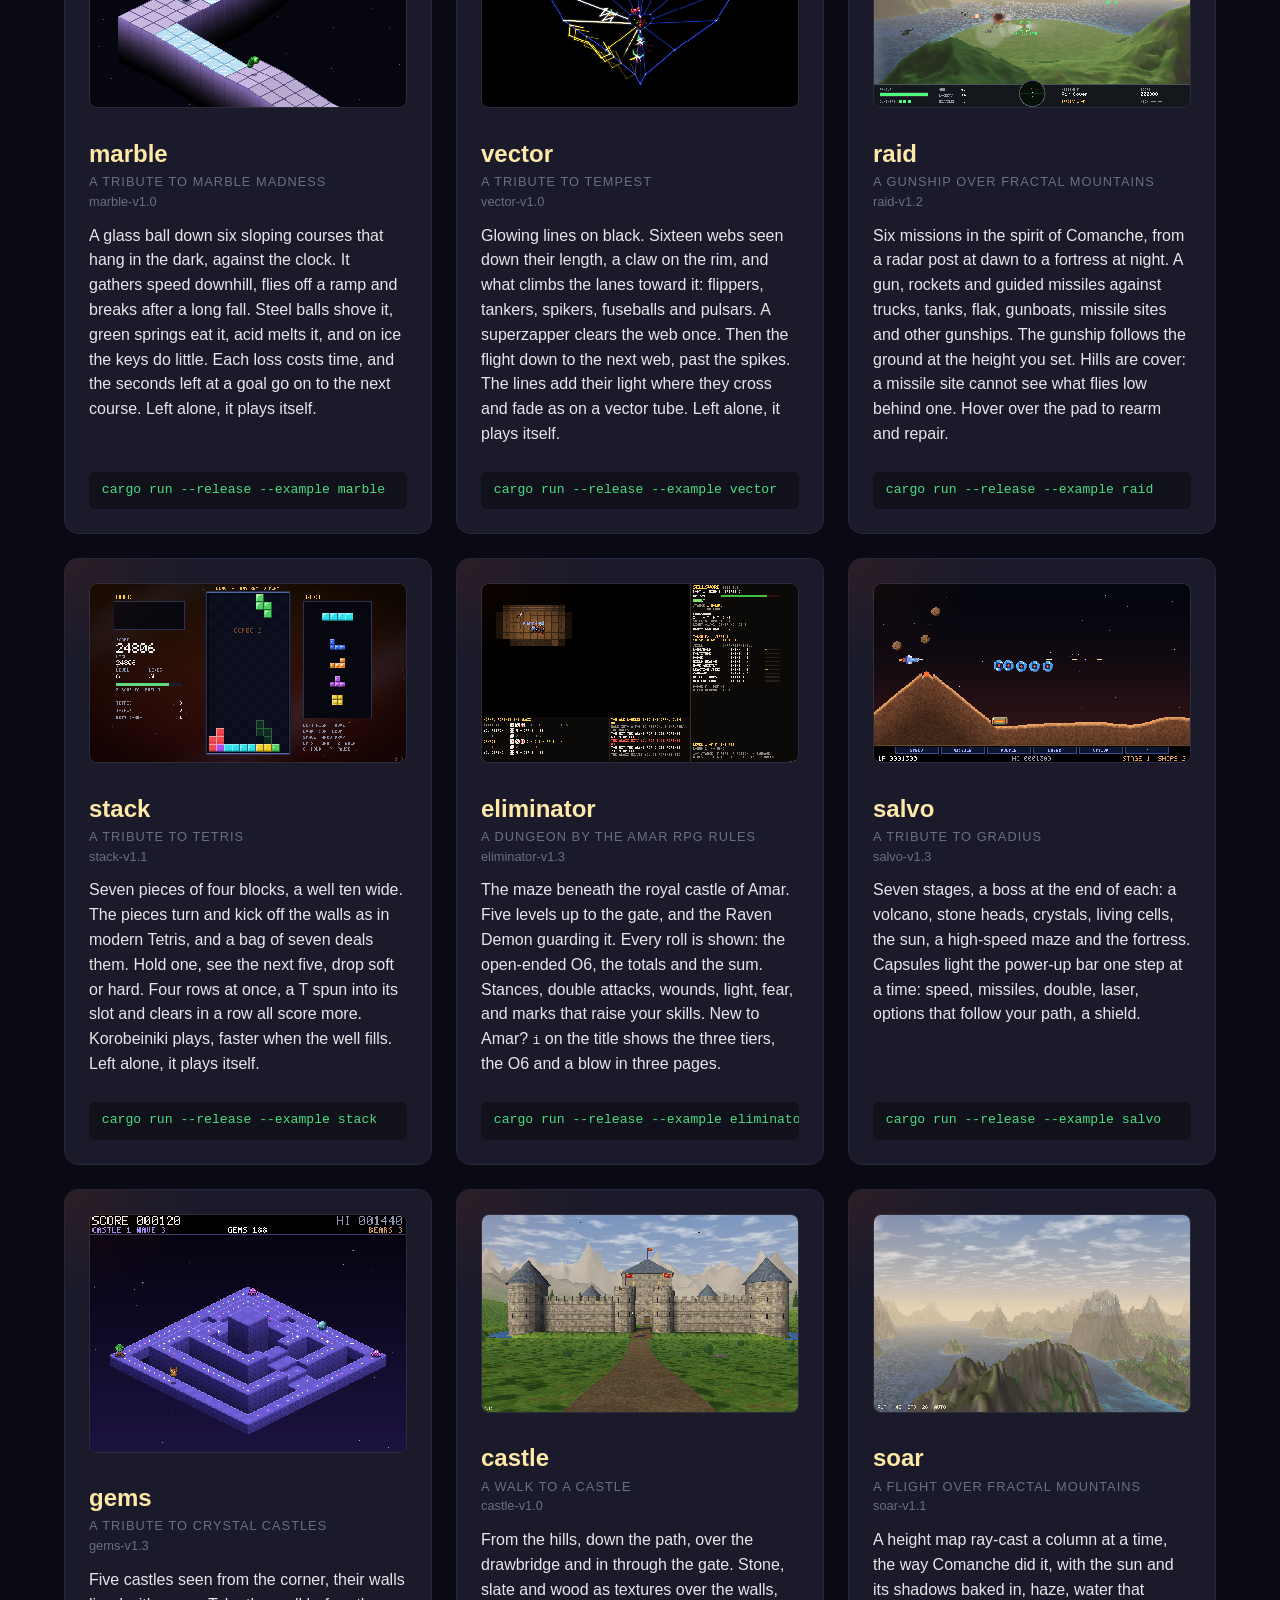
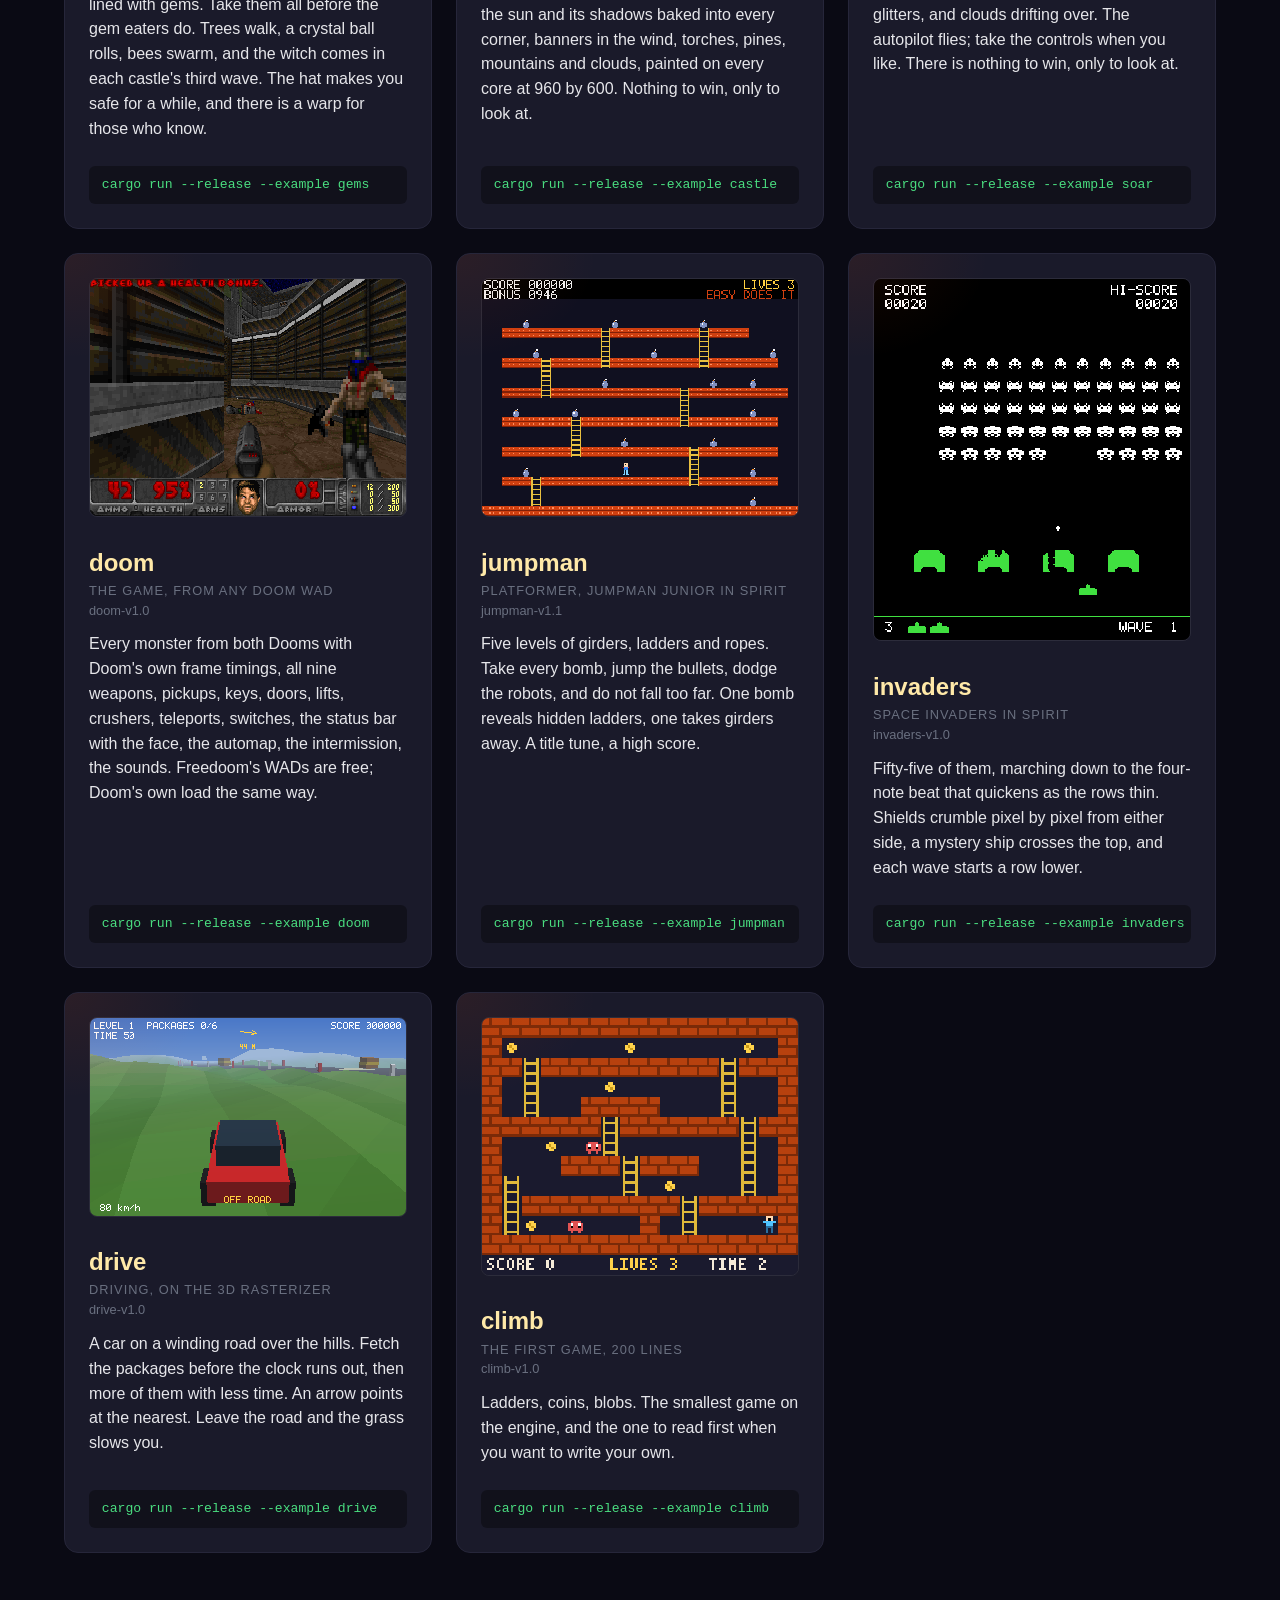
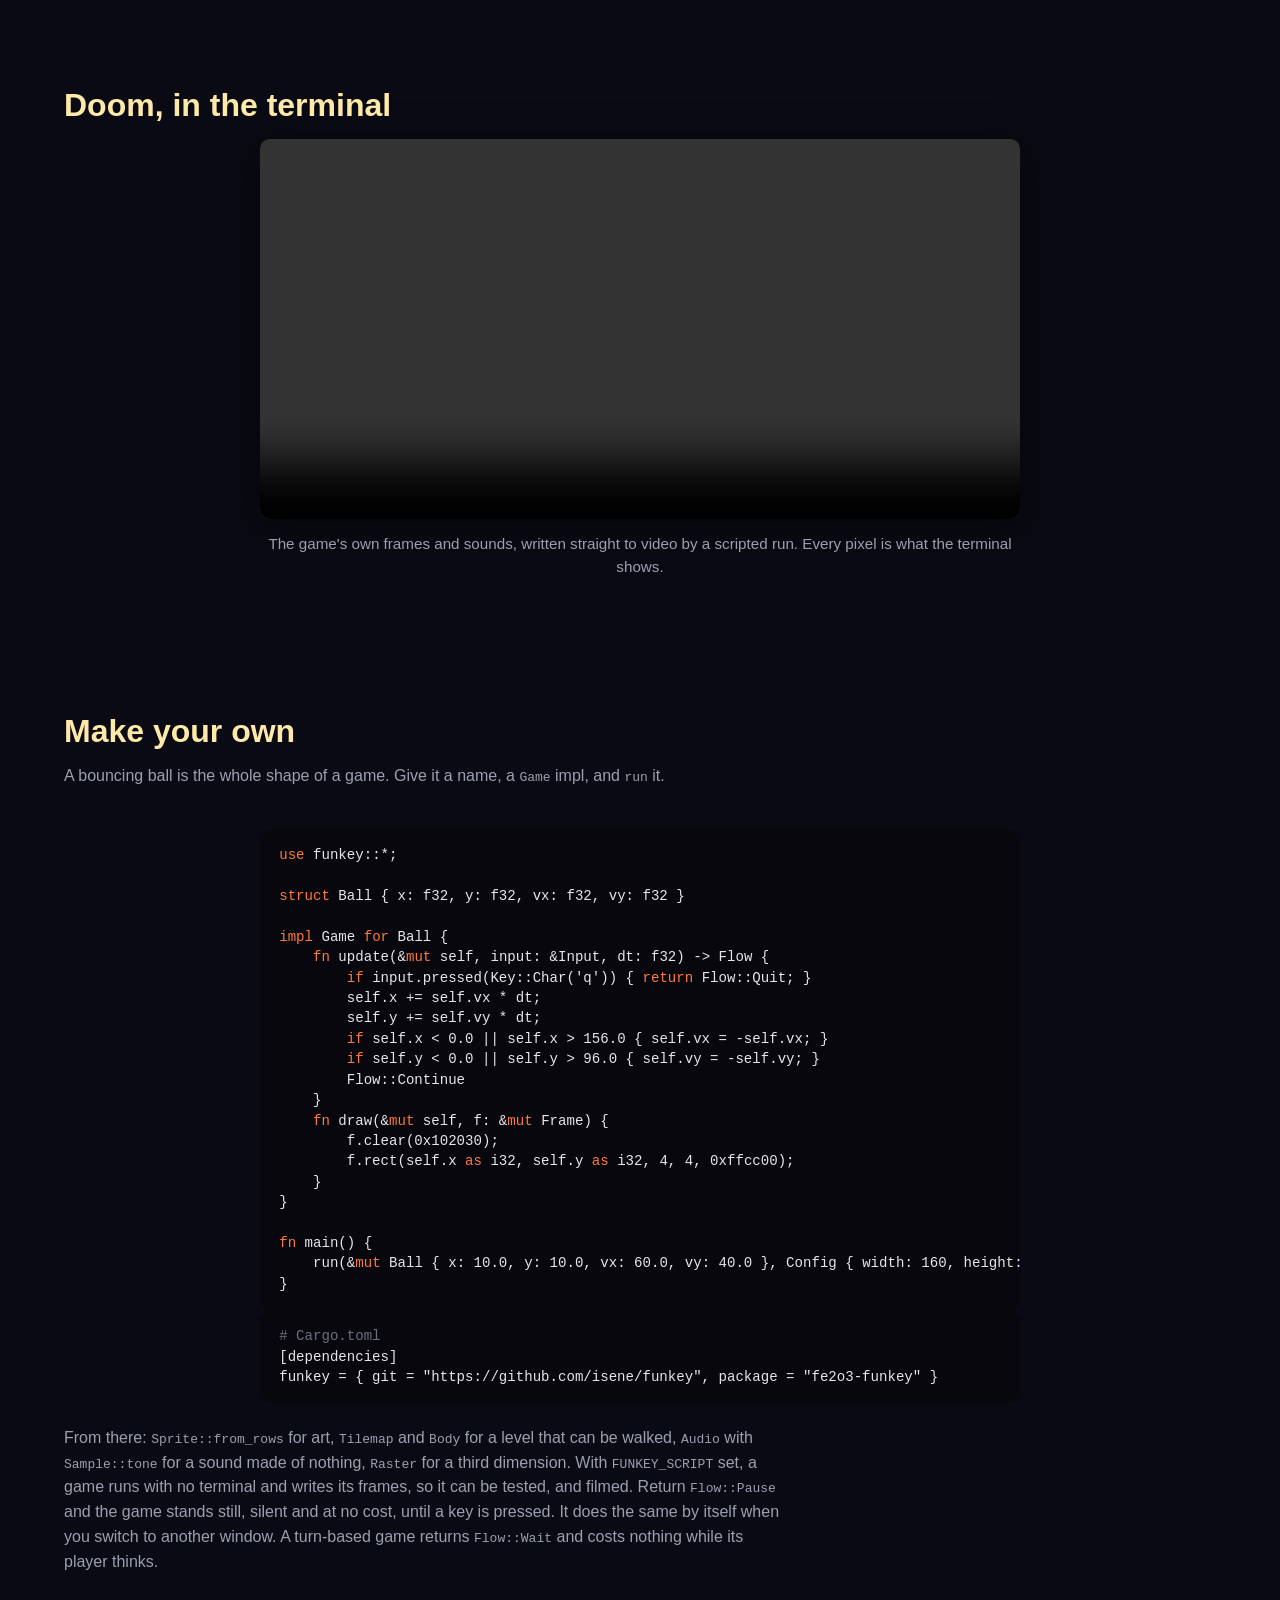
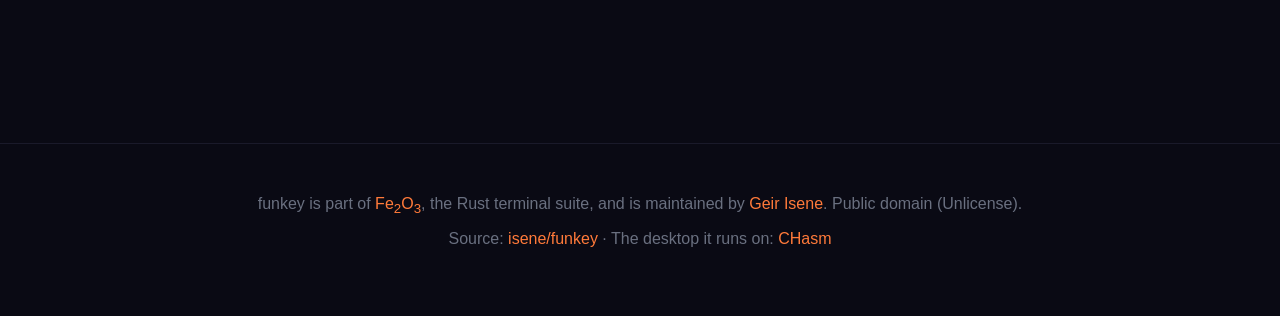
==== commit eb8e6e7d: "dust: a cave descent where every pixel is a grain (dust 1.0, funkeys 1.16) Sand, water, oil, acid, l" ====
--- a/docs/index.html
+++ b/docs/index.html
@@ -101,7 +101,7 @@
     <div class="container">
       <h2>The games</h2>
       <p class="section-intro">
-        Nineteen games come with the engine. Each has its own version, shown on its
+        Twenty games come with the engine. Each has its own version, shown on its
         title screen and tagged in the repo; the crate version is the engine's.
         Every one runs with <code>cargo run --release --example &lt;name&gt;</code>,
         and with <code>FUNKEY_PIXELS=kitty</code> in glass or kitty for real pixels.
@@ -112,6 +112,25 @@
       <p class="section-intro">Every game on one page, next to the rest of my software: <a href="https://isene.org/software/?tag=games">isene.org/software</a>.</p>
 
       <div class="grid">
+        <div class="card">
+          <img class="shot" src="img/dust.png" alt="dust: a small digger with a lamp in a red cave, lava running down a slope and glowing in the dark">
+          <div class="card-head">
+            <div>
+              <h3 class="card-title"><a class="card-link" href="https://github.com/isene/funkey/blob/master/examples/dust.rs">dust</a></h3>
+              <div class="card-kind">A cave where every pixel is a grain</div>
+              <div class="card-version">dust-v1.0</div>
+            </div>
+          </div>
+          <p class="card-desc">
+            A descent through caves drawn anew for every run. Sand heaps,
+            water finds its level, oil floats and burns, acid eats rock,
+            and lava sets the wood alight and turns to stone in water.
+            Four wands bore, burn, pour and blast. Take the gold, mind
+            what lives down there, and find the gate to the next depth.
+          </p>
+          <pre><span class="cmd">cargo run --release --example dust</span></pre>
+        </div>
+
         <div class="card">
           <img class="shot" src="img/wargame.png" alt="wargame: the desert of North Africa as hexes, German, Italian and British counters around Tobruk, the log of the fighting on the right">
           <div class="card-head">
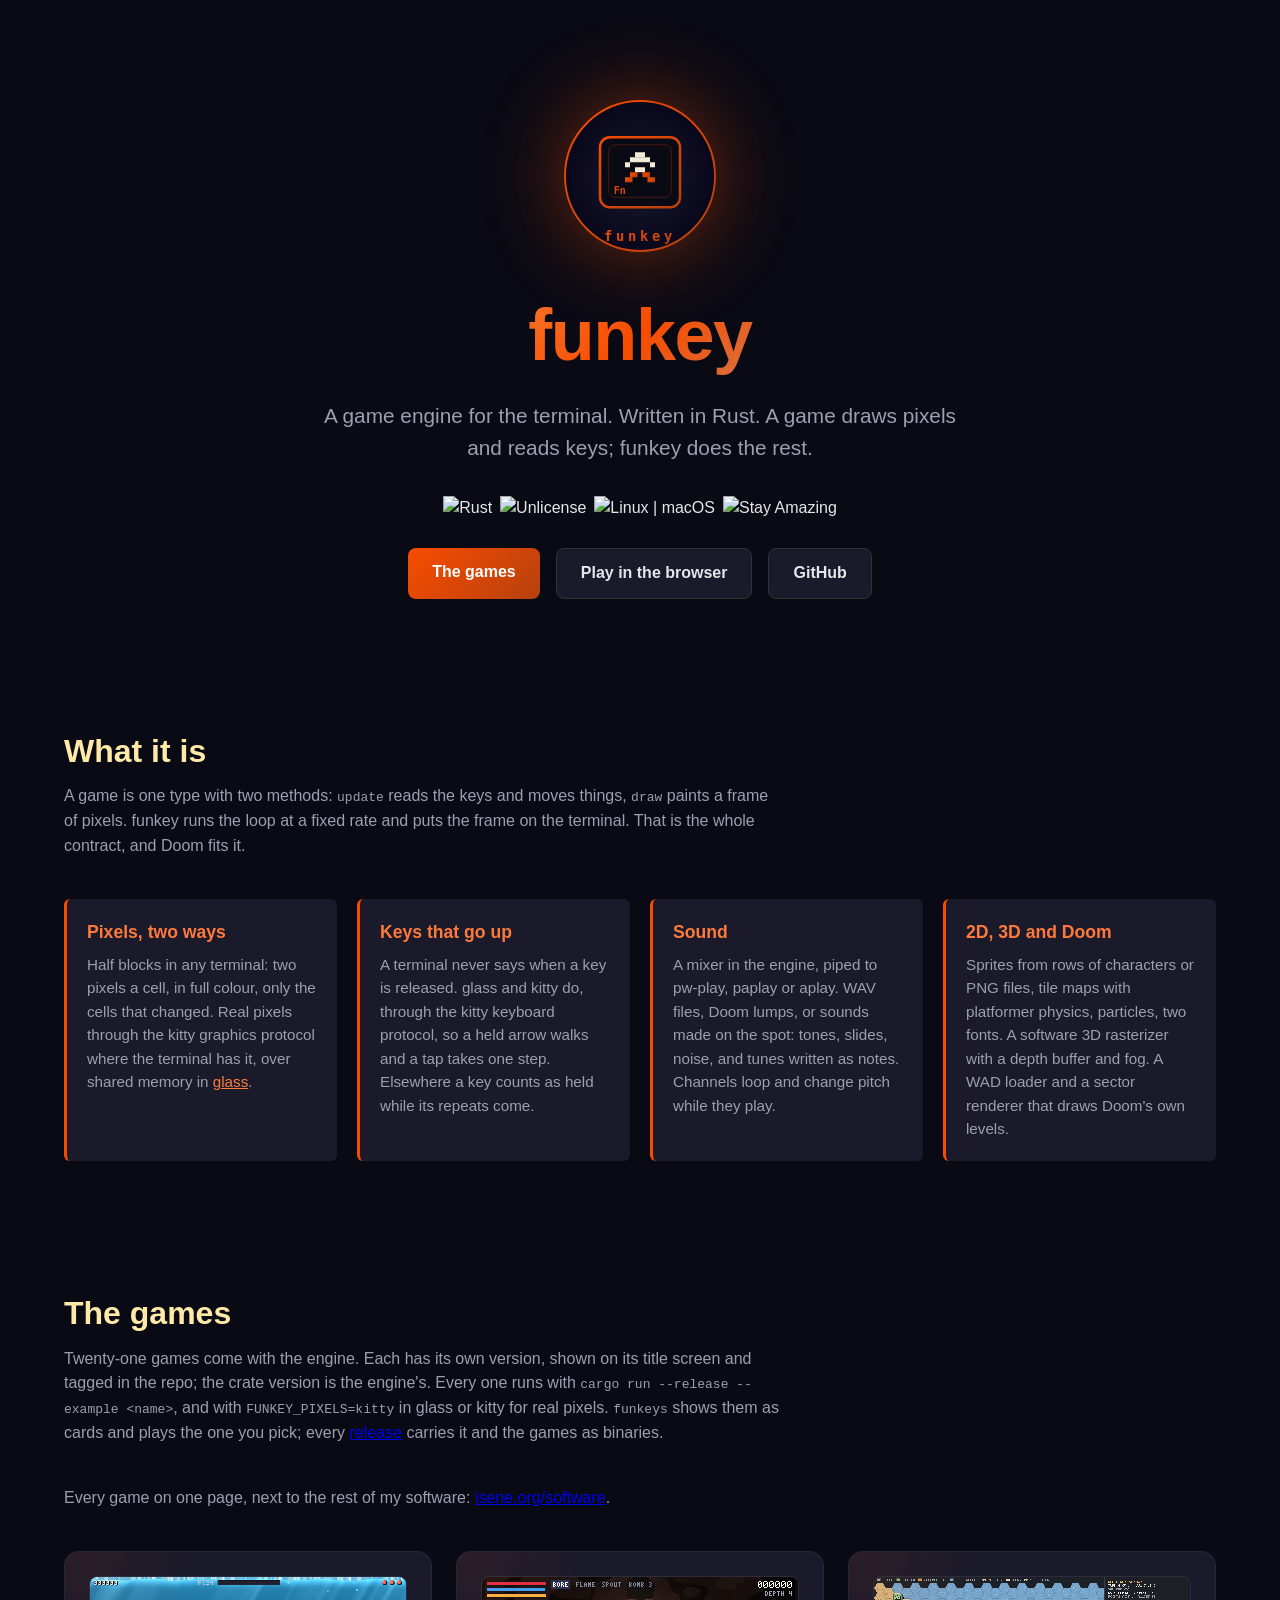
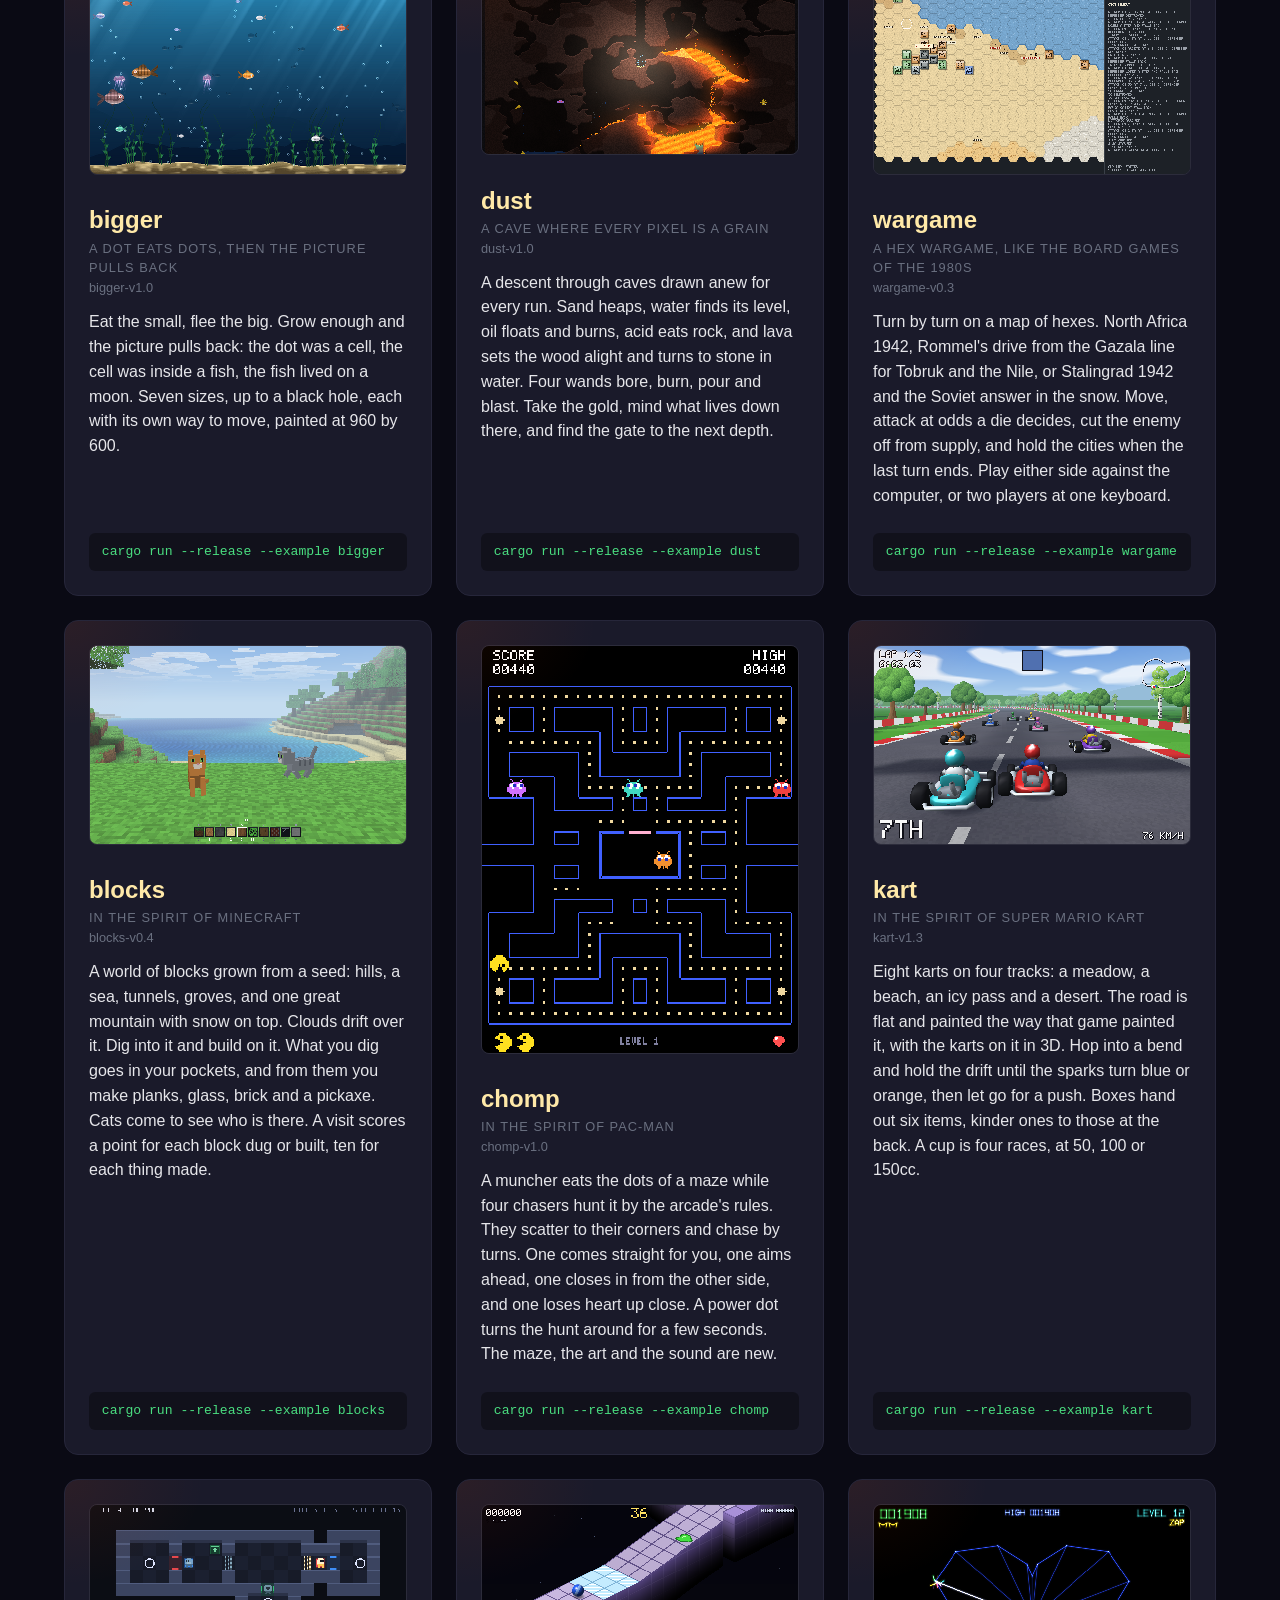
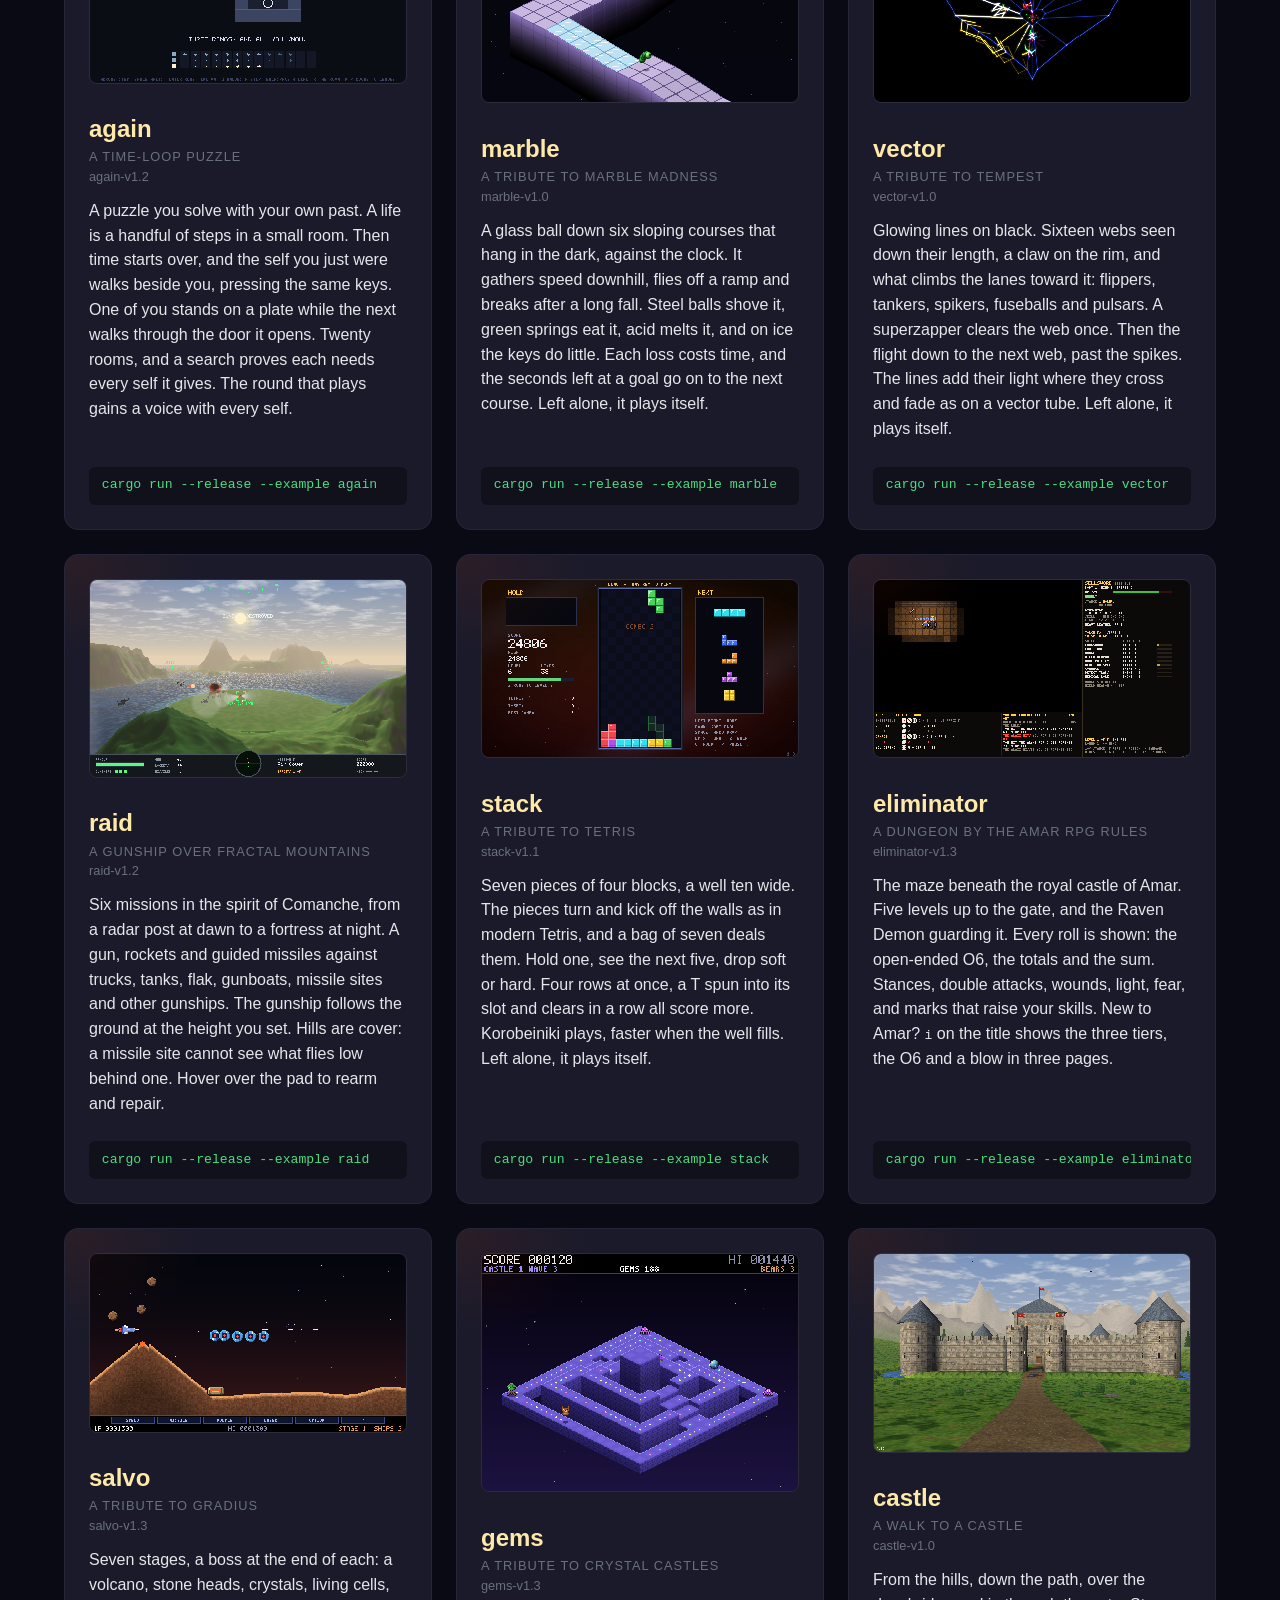
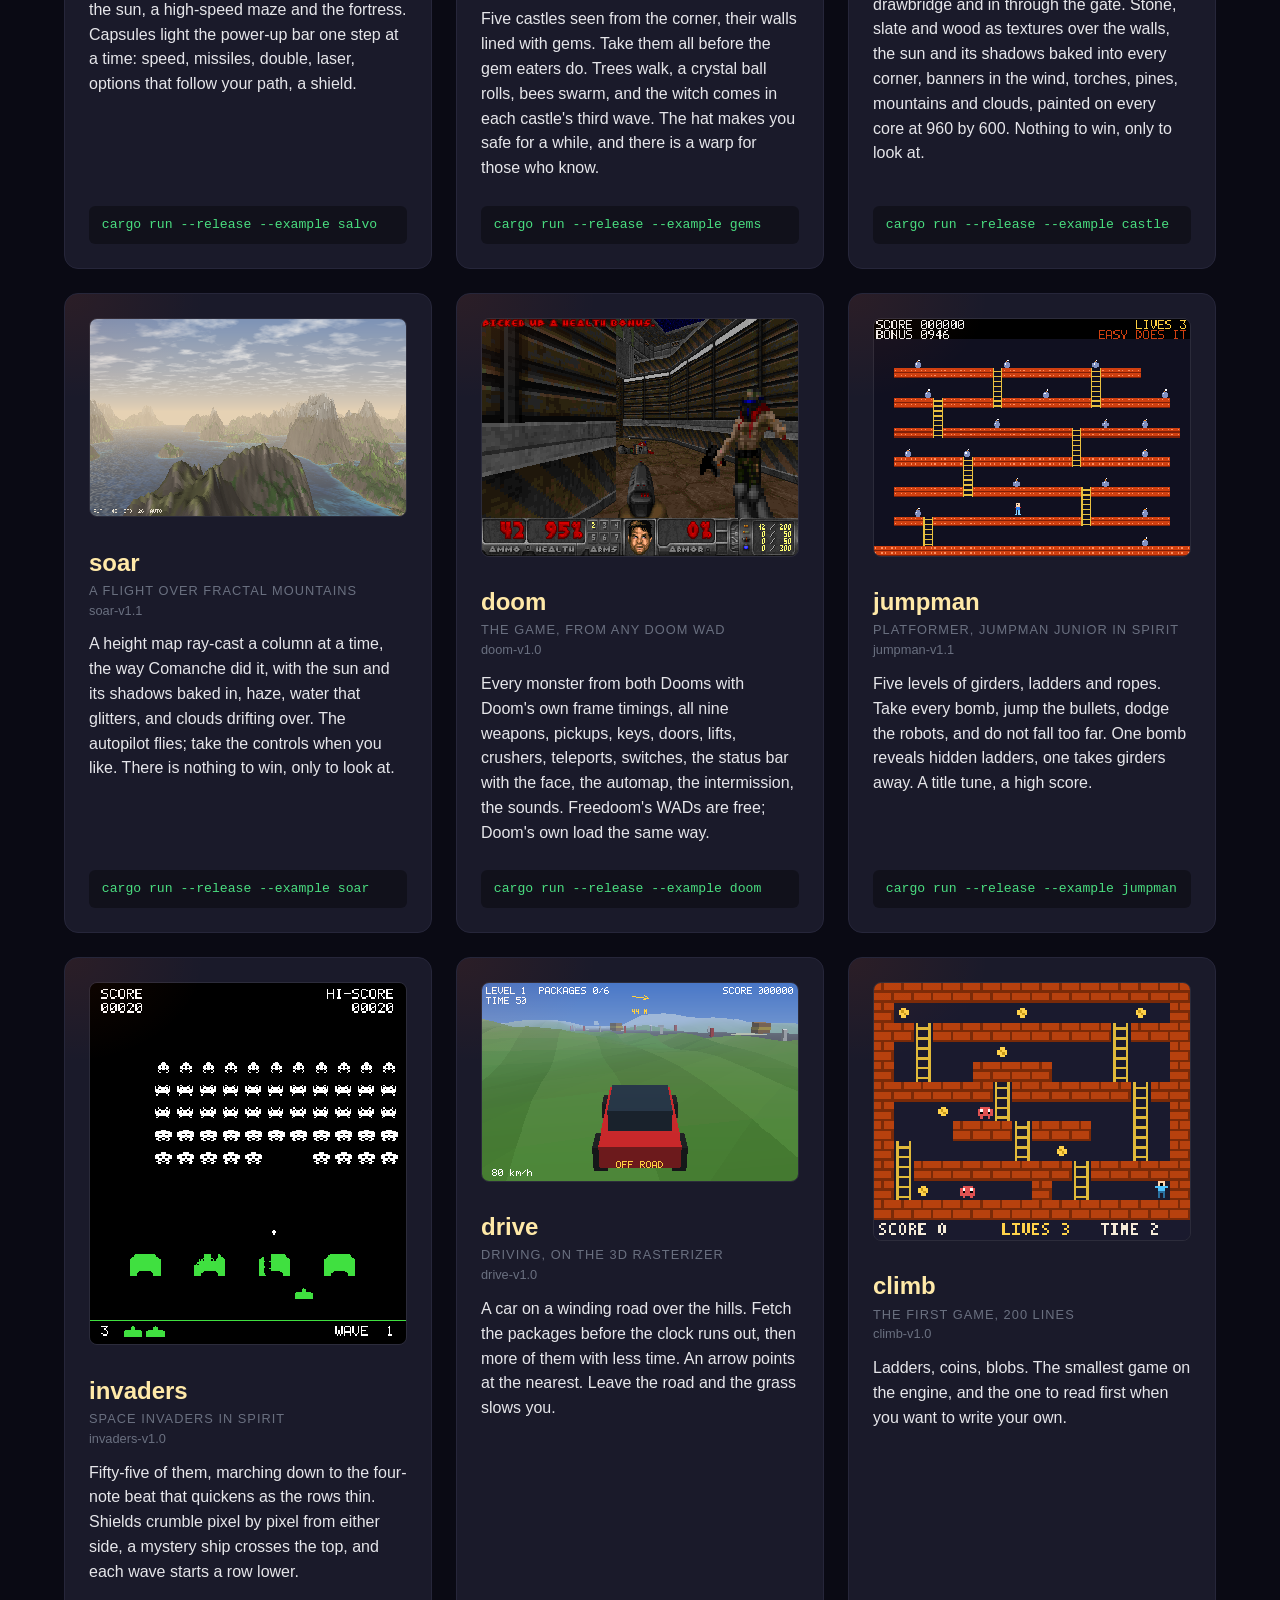
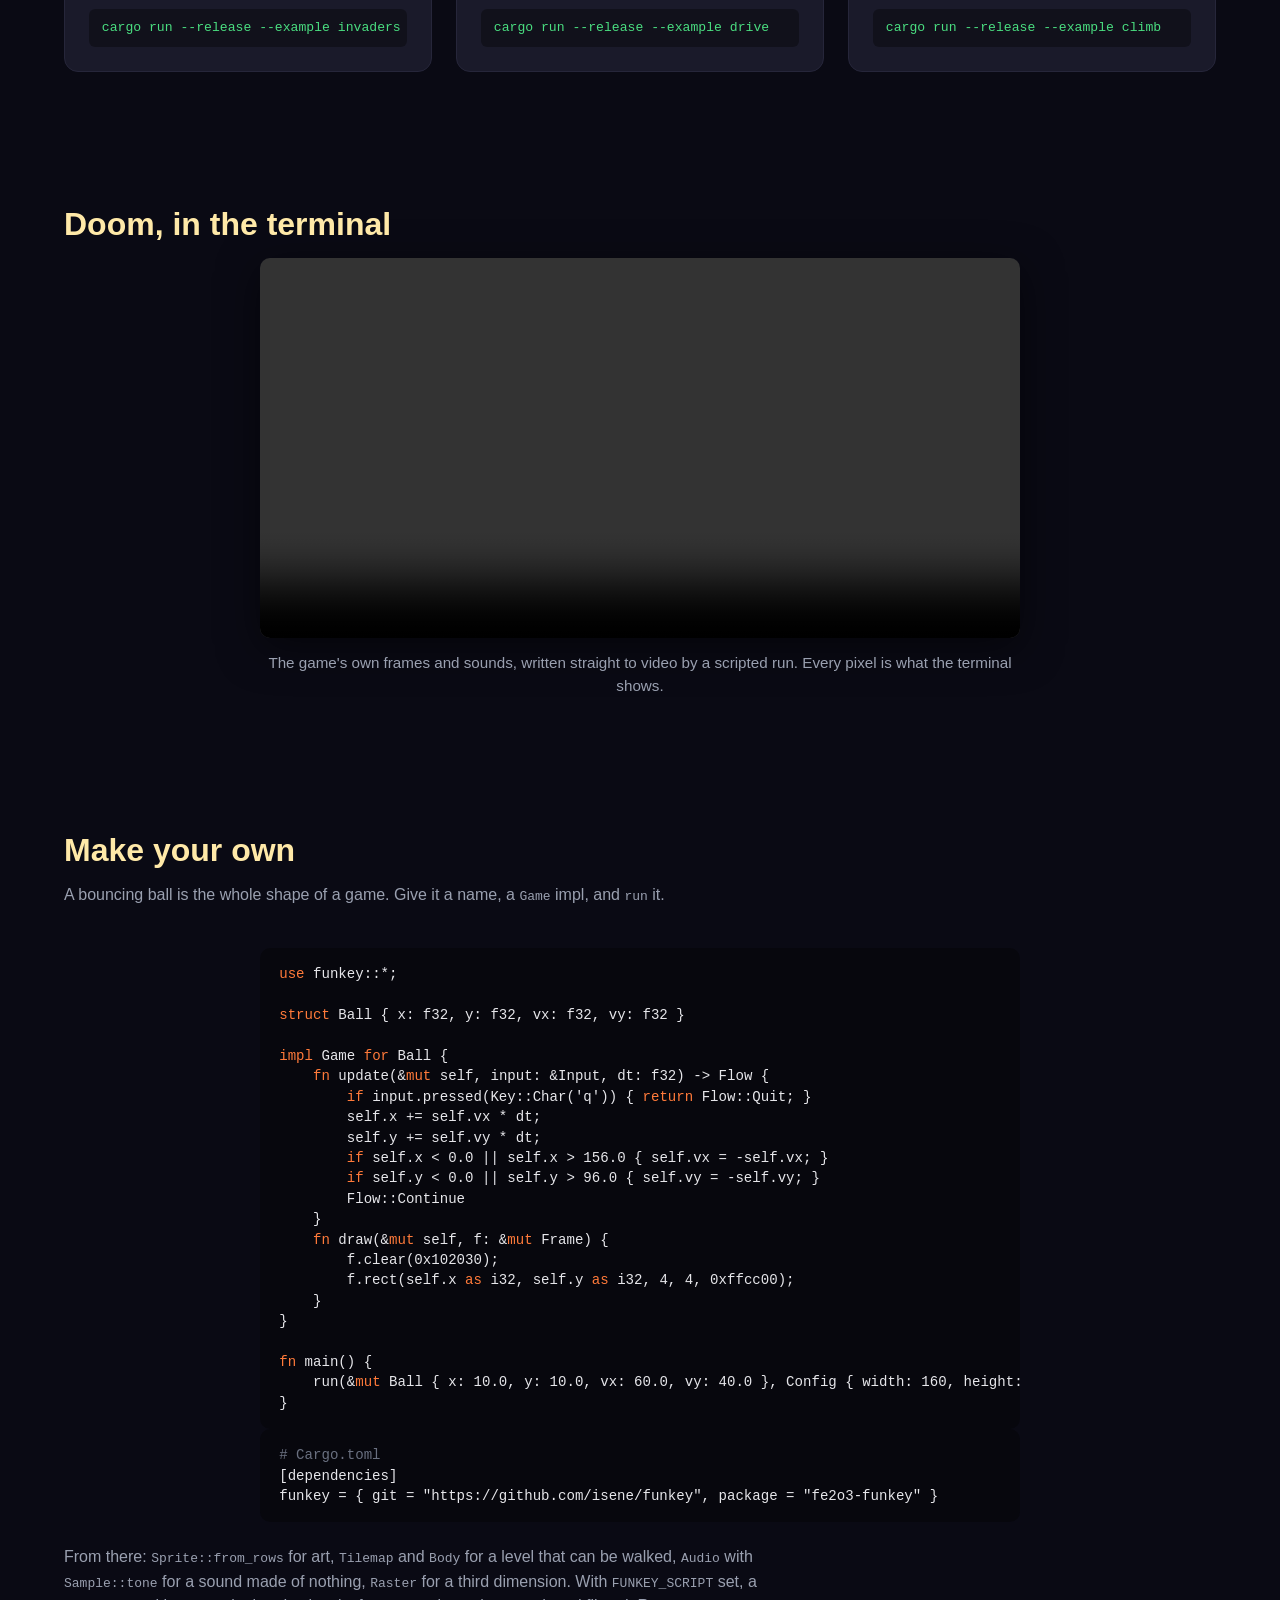
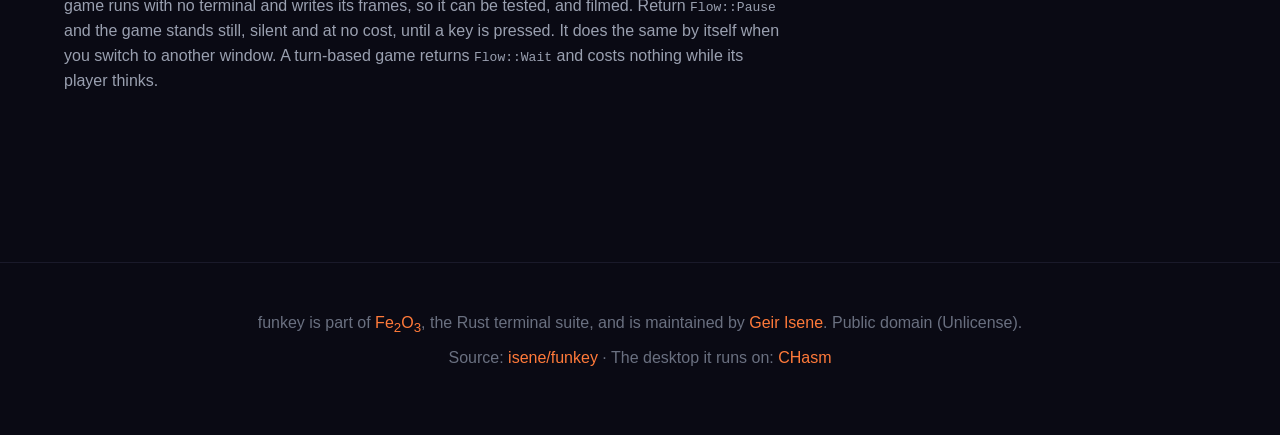
==== commit 0a0a2d44: "bigger 1.0: in the Game Room, the release and the landing page The web build paints one pixel to a u" ====
--- a/docs/index.html
+++ b/docs/index.html
@@ -101,7 +101,7 @@
     <div class="container">
       <h2>The games</h2>
       <p class="section-intro">
-        Twenty games come with the engine. Each has its own version, shown on its
+        Twenty-one games come with the engine. Each has its own version, shown on its
         title screen and tagged in the repo; the crate version is the engine's.
         Every one runs with <code>cargo run --release --example &lt;name&gt;</code>,
         and with <code>FUNKEY_PIXELS=kitty</code> in glass or kitty for real pixels.
@@ -112,6 +112,24 @@
       <p class="section-intro">Every game on one page, next to the rest of my software: <a href="https://isene.org/software/?tag=games">isene.org/software</a>.</p>
 
       <div class="grid">
+        <div class="card">
+          <img class="shot" src="img/bigger.png" alt="bigger: a small orange fish among bigger fish and jellyfish in a blue sea, weed on the sand and light slanting down">
+          <div class="card-head">
+            <div>
+              <h3 class="card-title"><a class="card-link" href="https://github.com/isene/funkey/blob/master/examples/bigger.rs">bigger</a></h3>
+              <div class="card-kind">A dot eats dots, then the picture pulls back</div>
+              <div class="card-version">bigger-v1.0</div>
+            </div>
+          </div>
+          <p class="card-desc">
+            Eat the small, flee the big. Grow enough and the picture
+            pulls back: the dot was a cell, the cell was inside a fish,
+            the fish lived on a moon. Seven sizes, up to a black hole,
+            each with its own way to move, painted at 960 by 600.
+          </p>
+          <pre><span class="cmd">cargo run --release --example bigger</span></pre>
+        </div>
+
         <div class="card">
           <img class="shot" src="img/dust.png" alt="dust: a small digger with a lamp in a red cave, lava running down a slope and glowing in the dark">
           <div class="card-head">
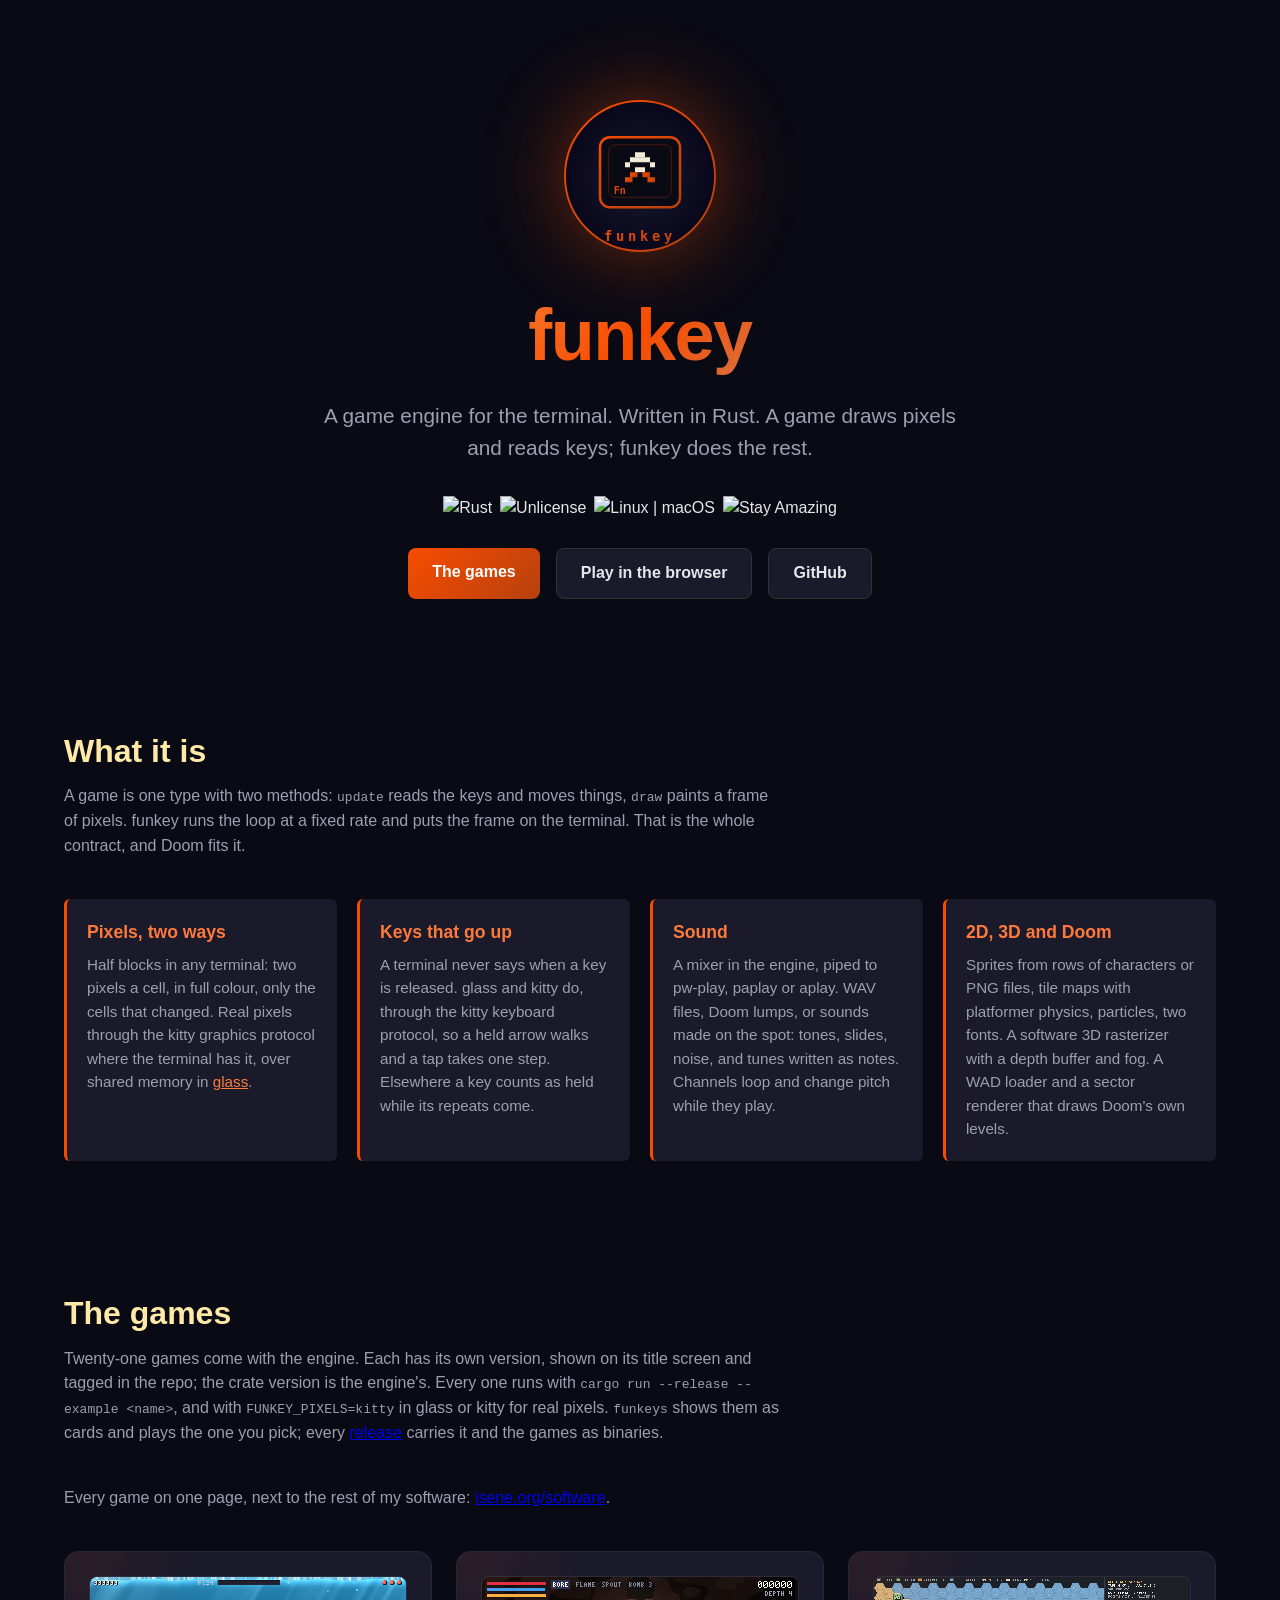
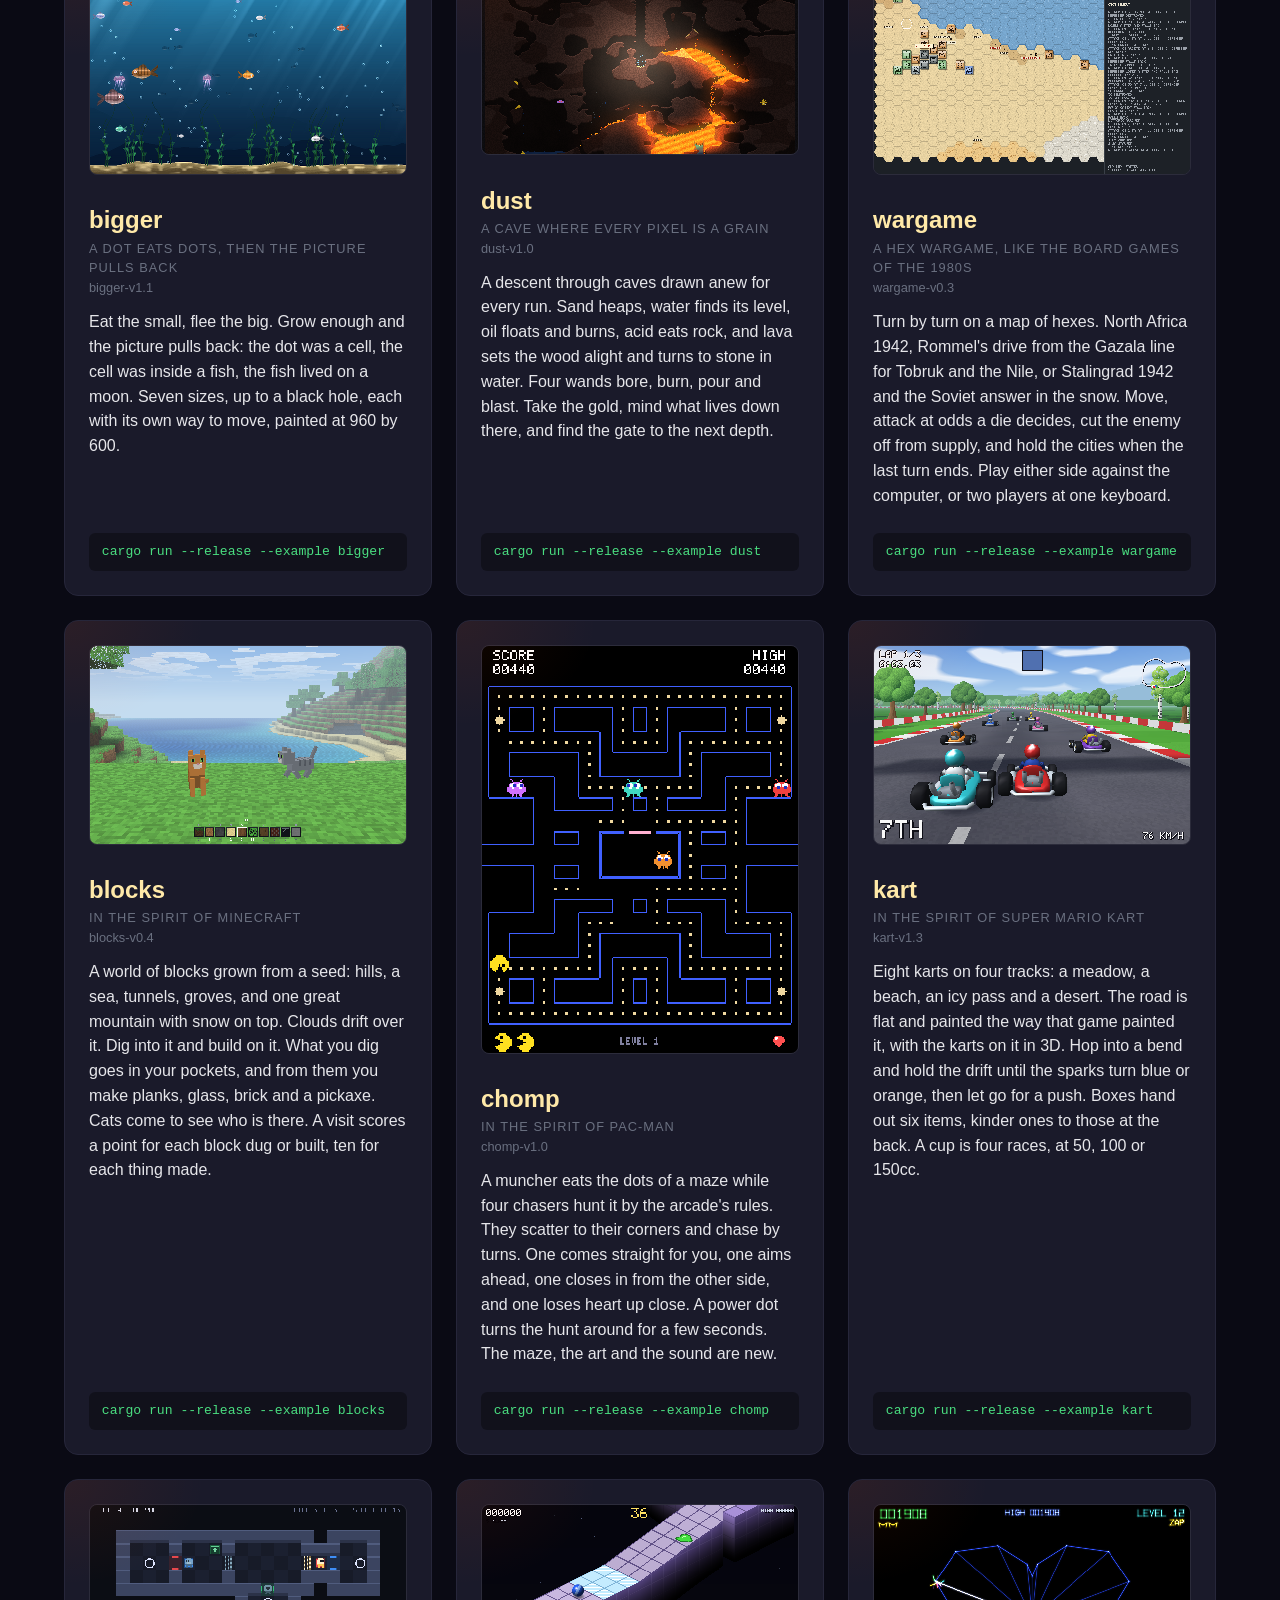
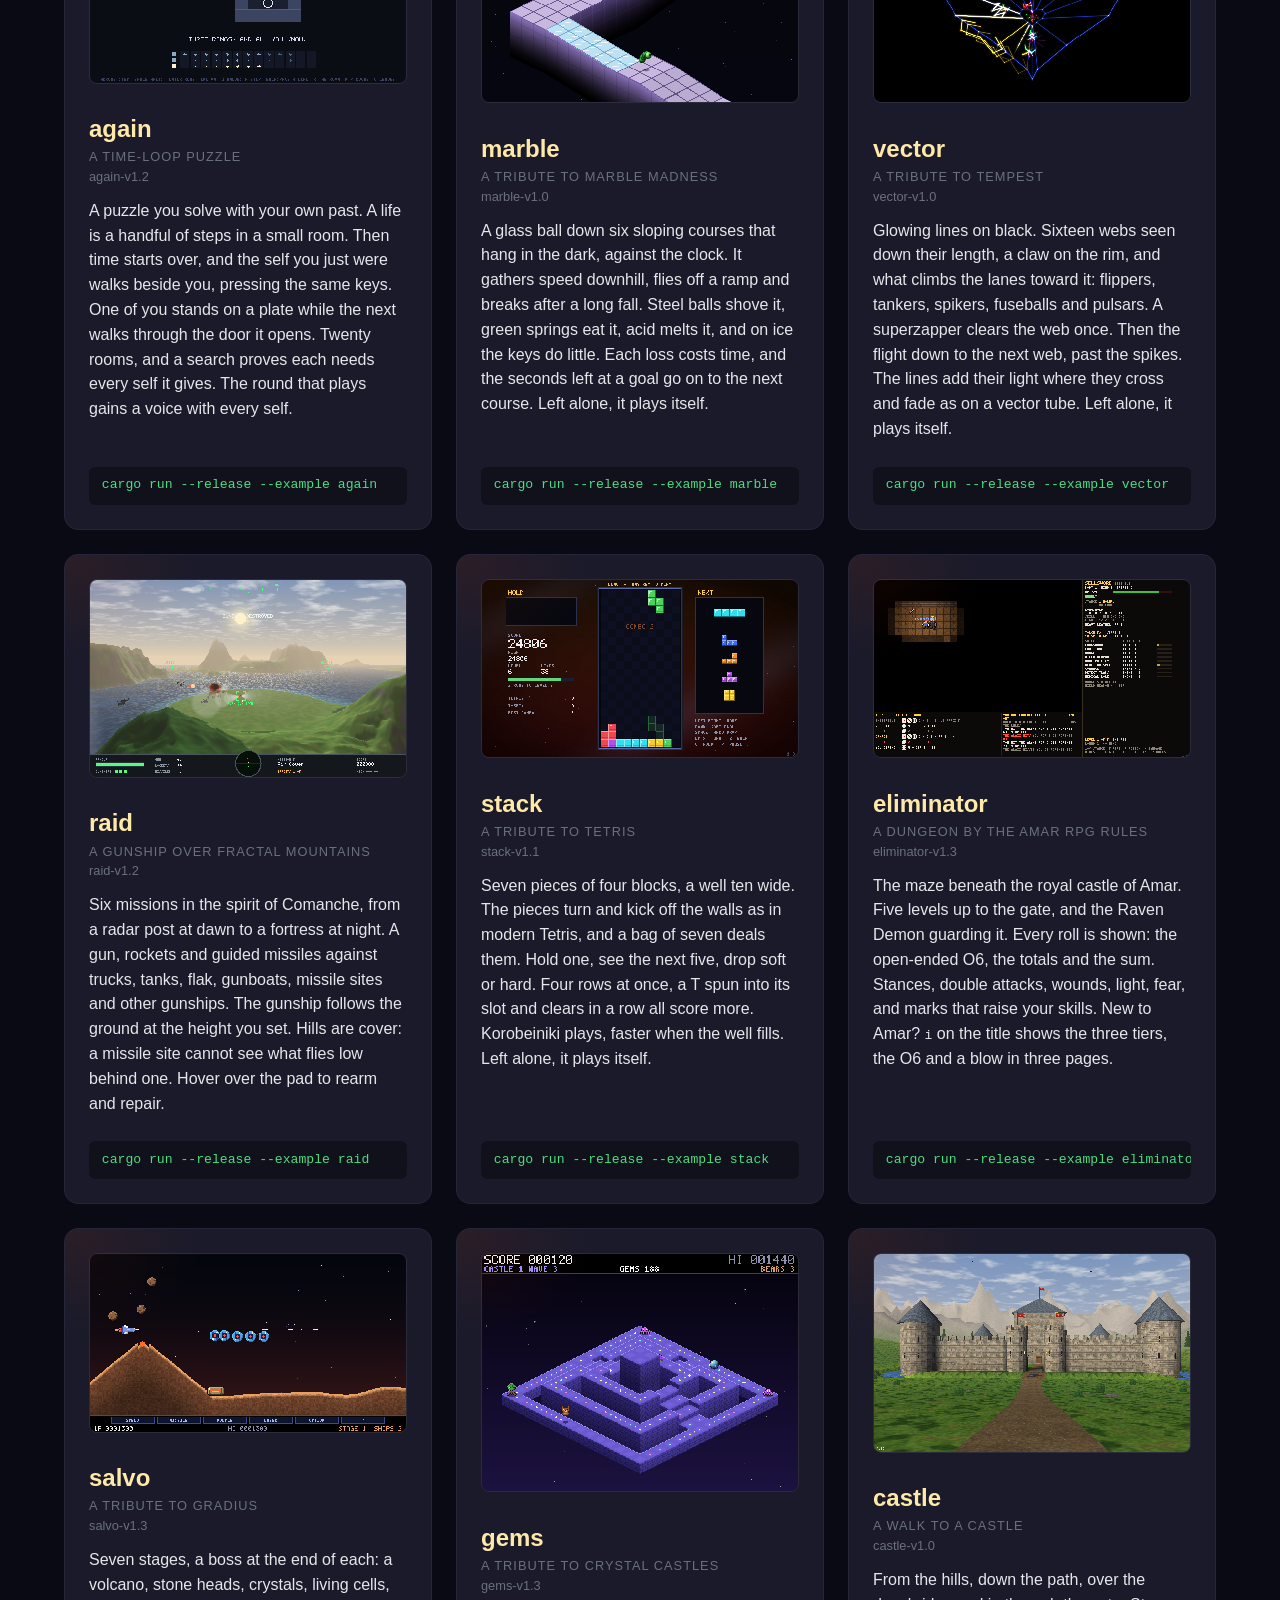
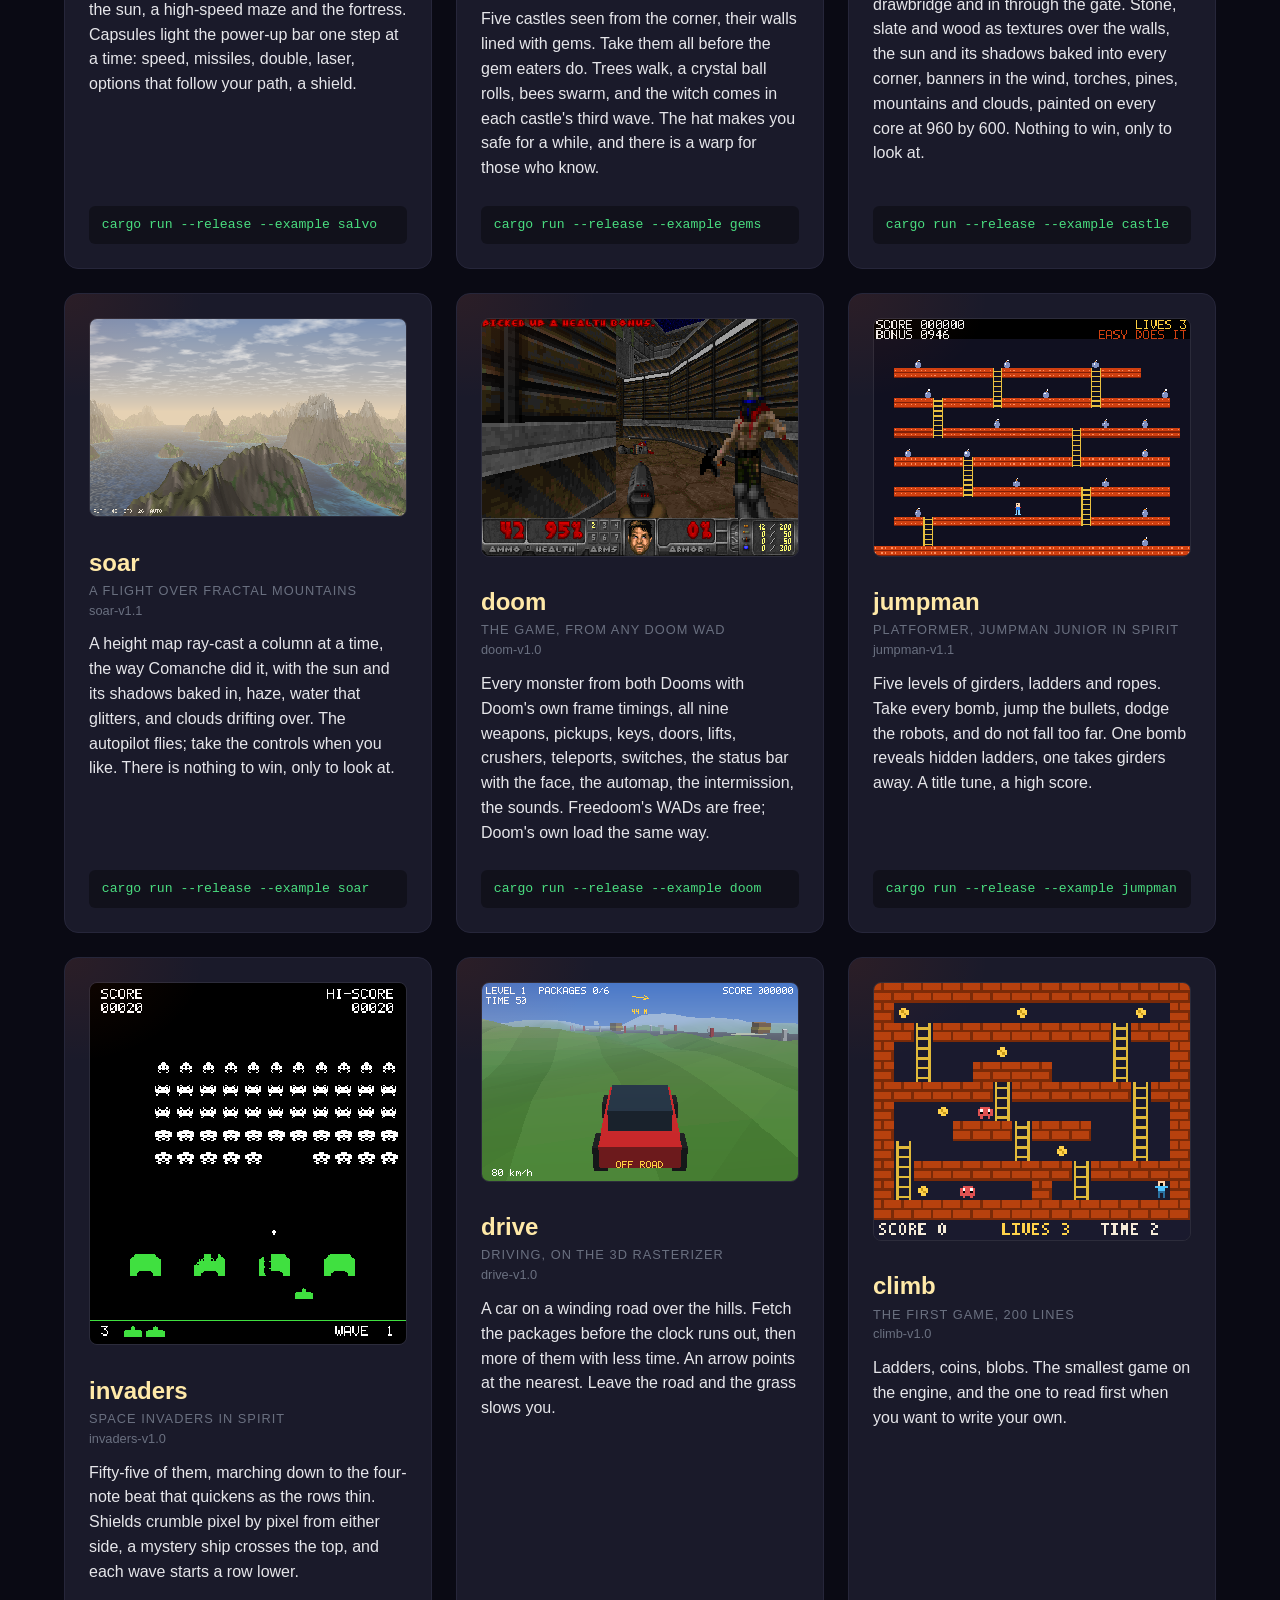
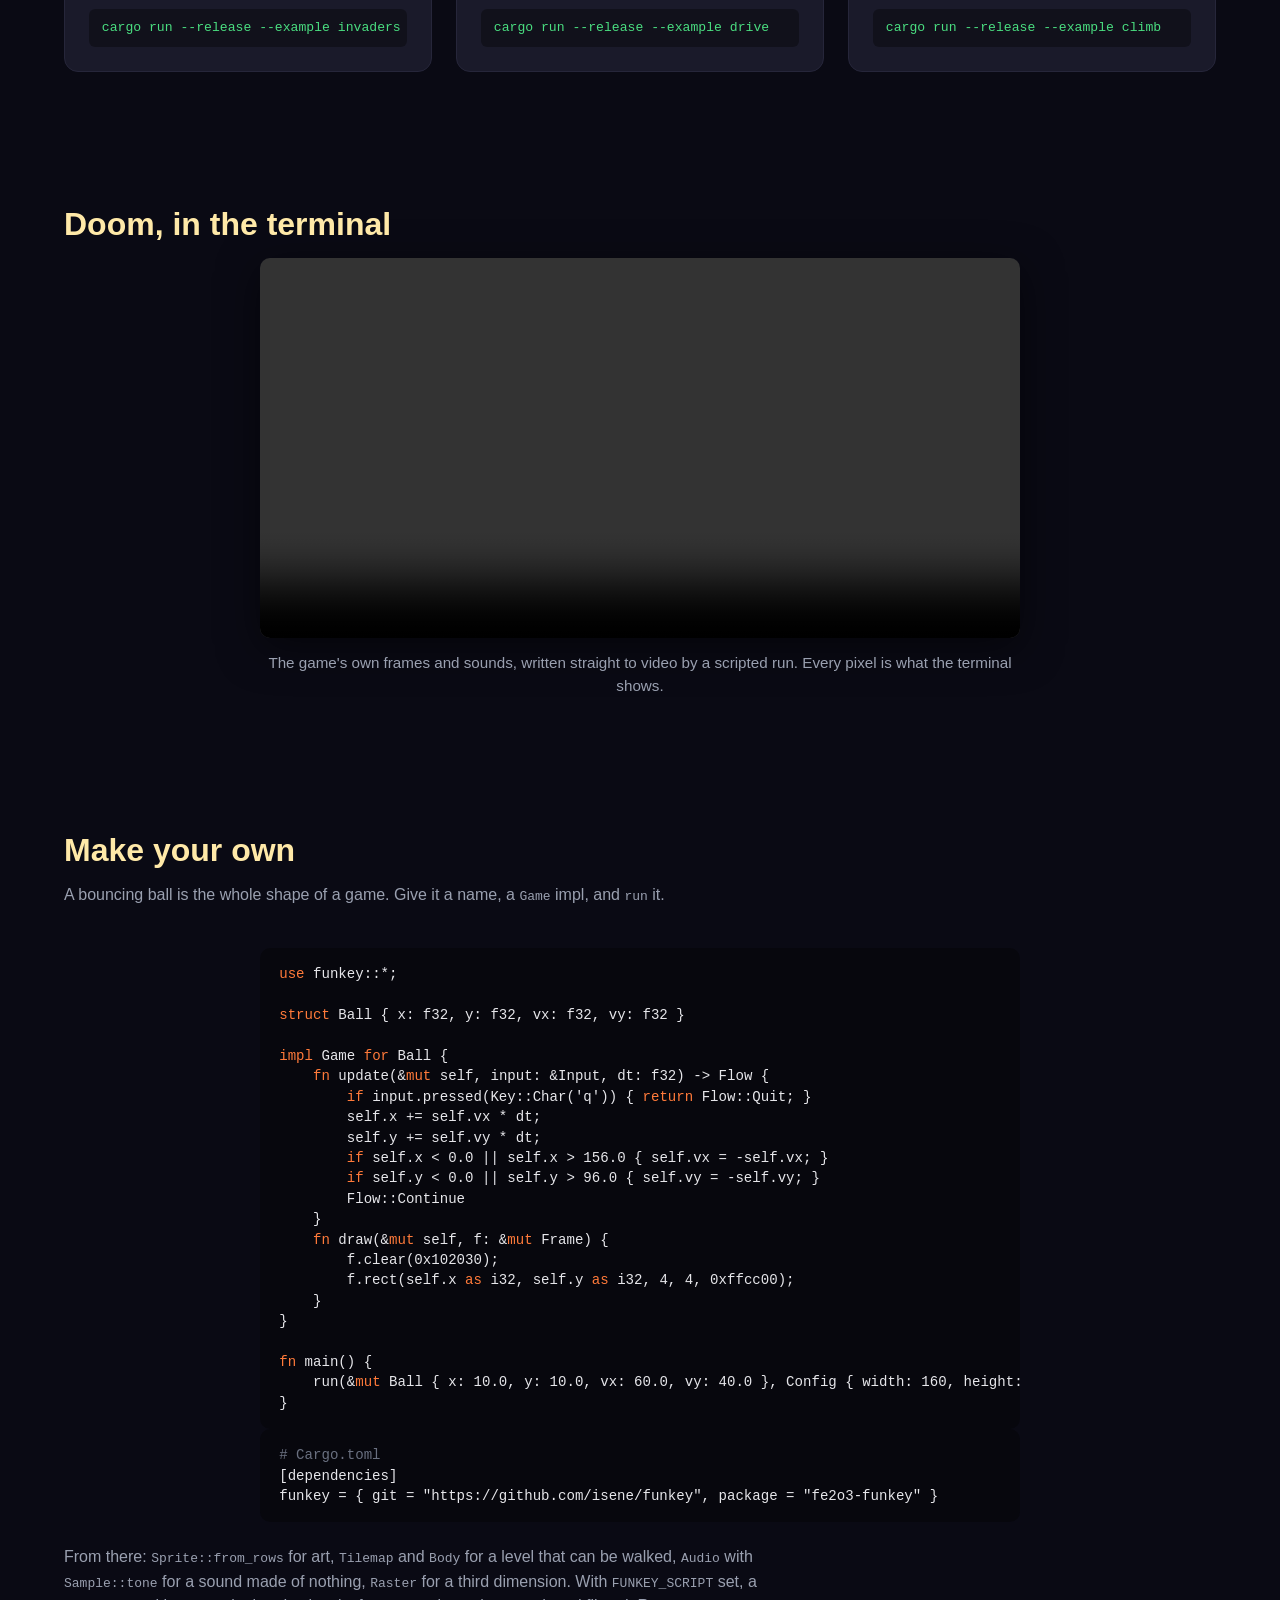
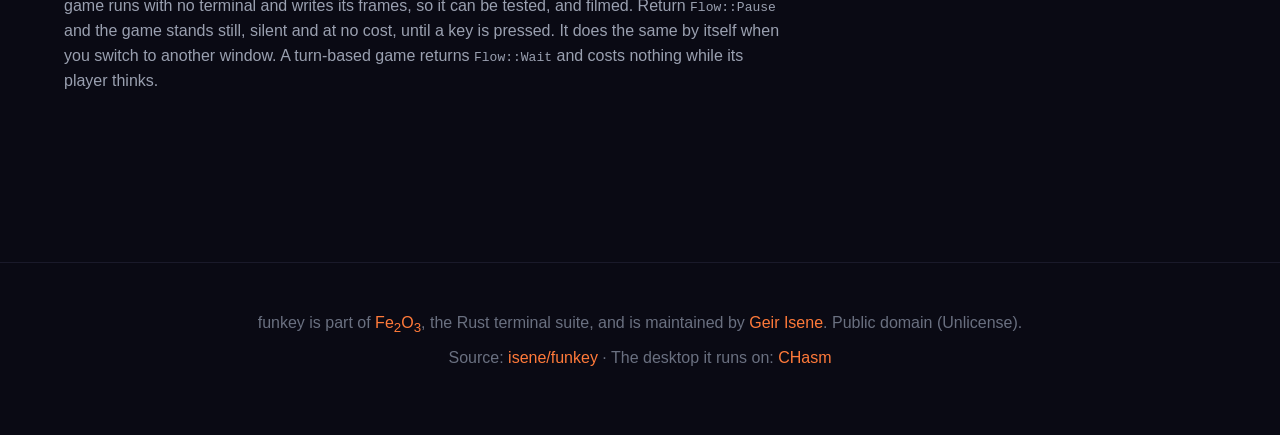
==== commit cab65619: "bigger 1.1: harder Every second thing is bigger than the player, the big ones hunt faster, a meal fe" ====
--- a/docs/index.html
+++ b/docs/index.html
@@ -118,7 +118,7 @@
             <div>
               <h3 class="card-title"><a class="card-link" href="https://github.com/isene/funkey/blob/master/examples/bigger.rs">bigger</a></h3>
               <div class="card-kind">A dot eats dots, then the picture pulls back</div>
-              <div class="card-version">bigger-v1.0</div>
+              <div class="card-version">bigger-v1.1</div>
             </div>
           </div>
           <p class="card-desc">
